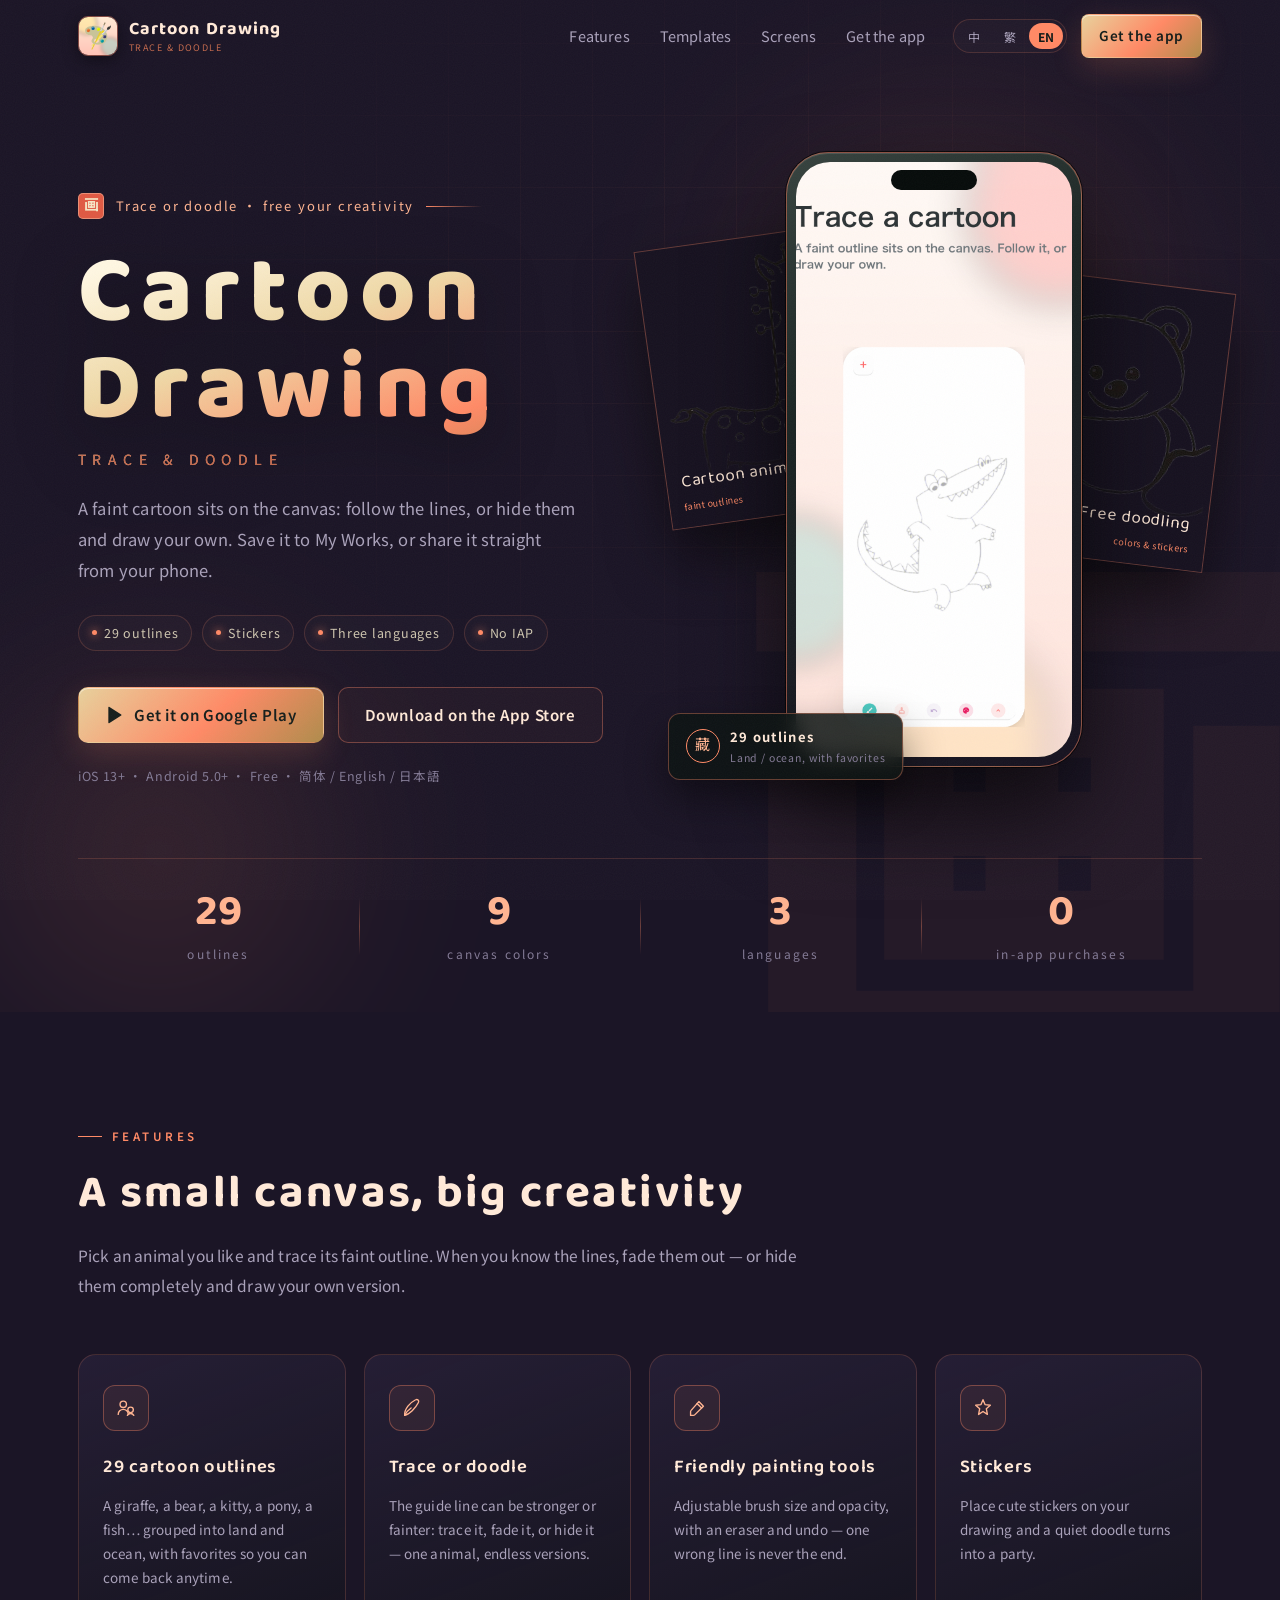
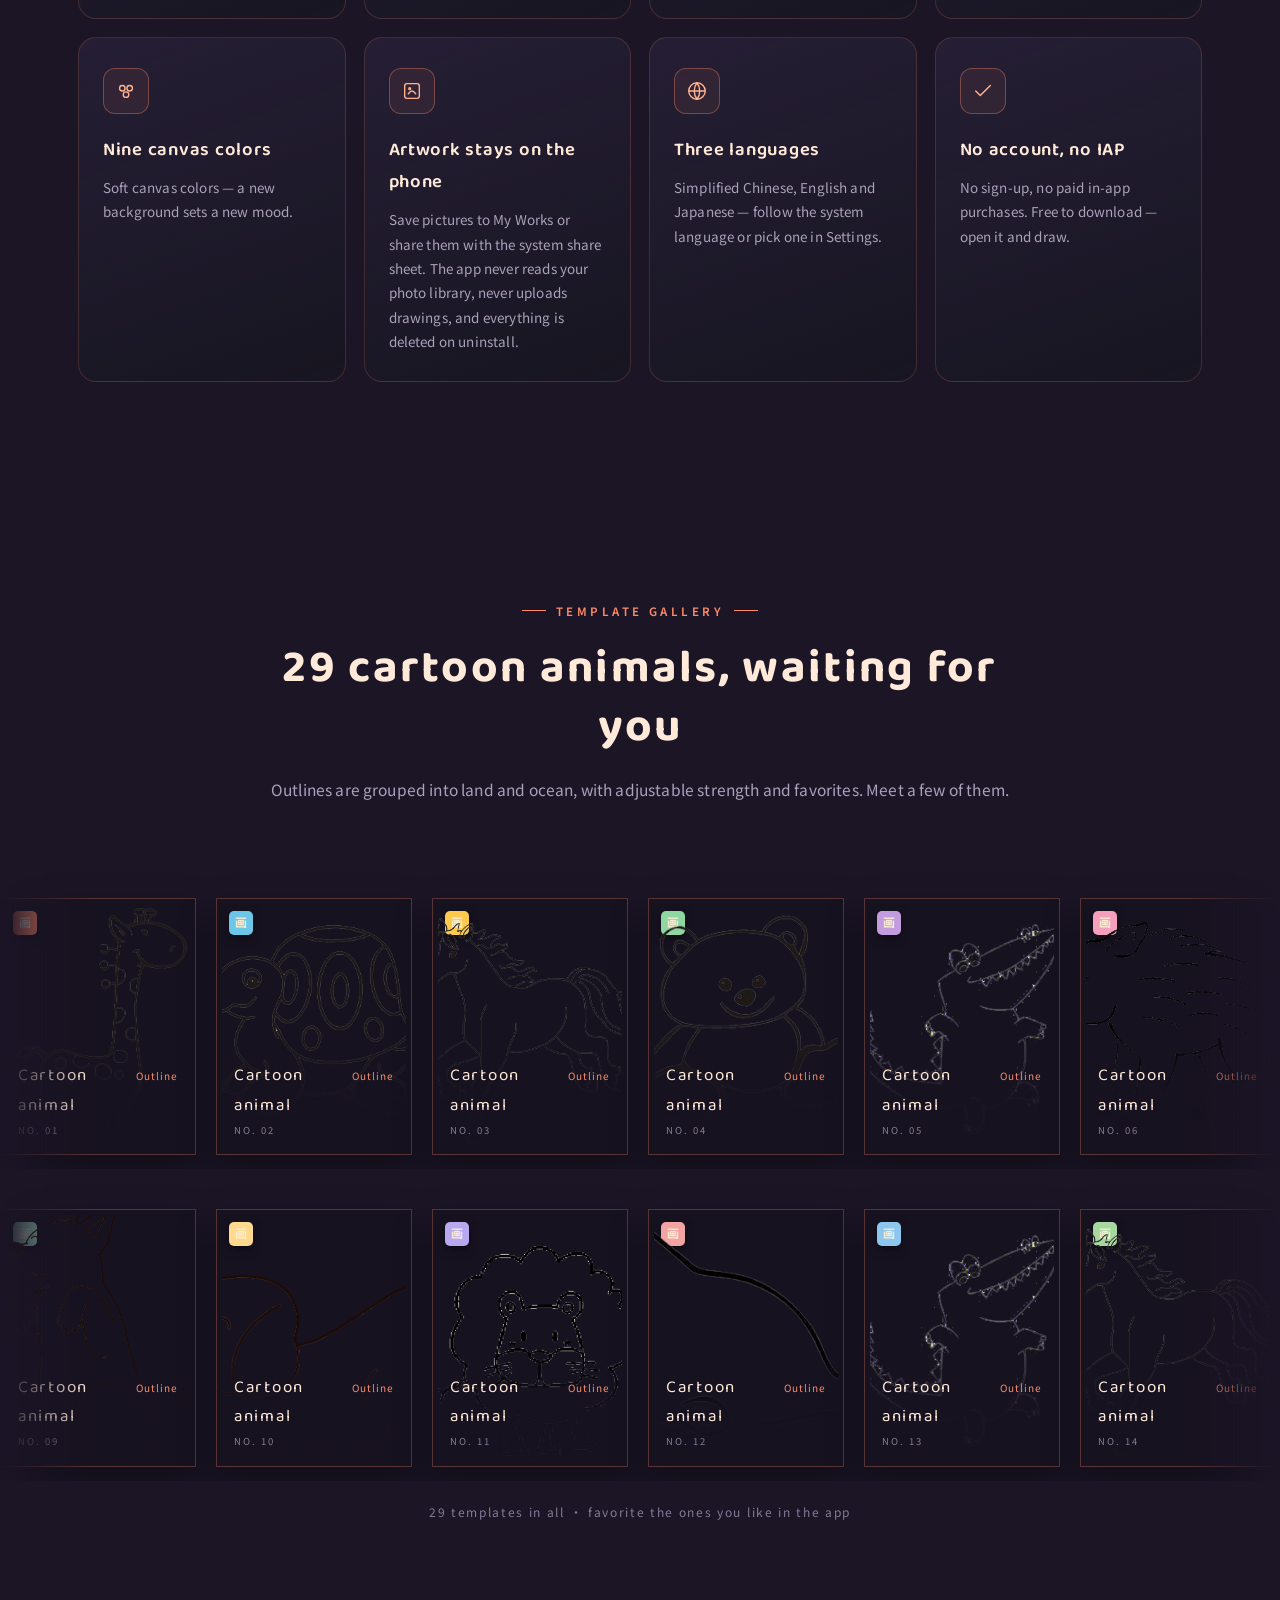
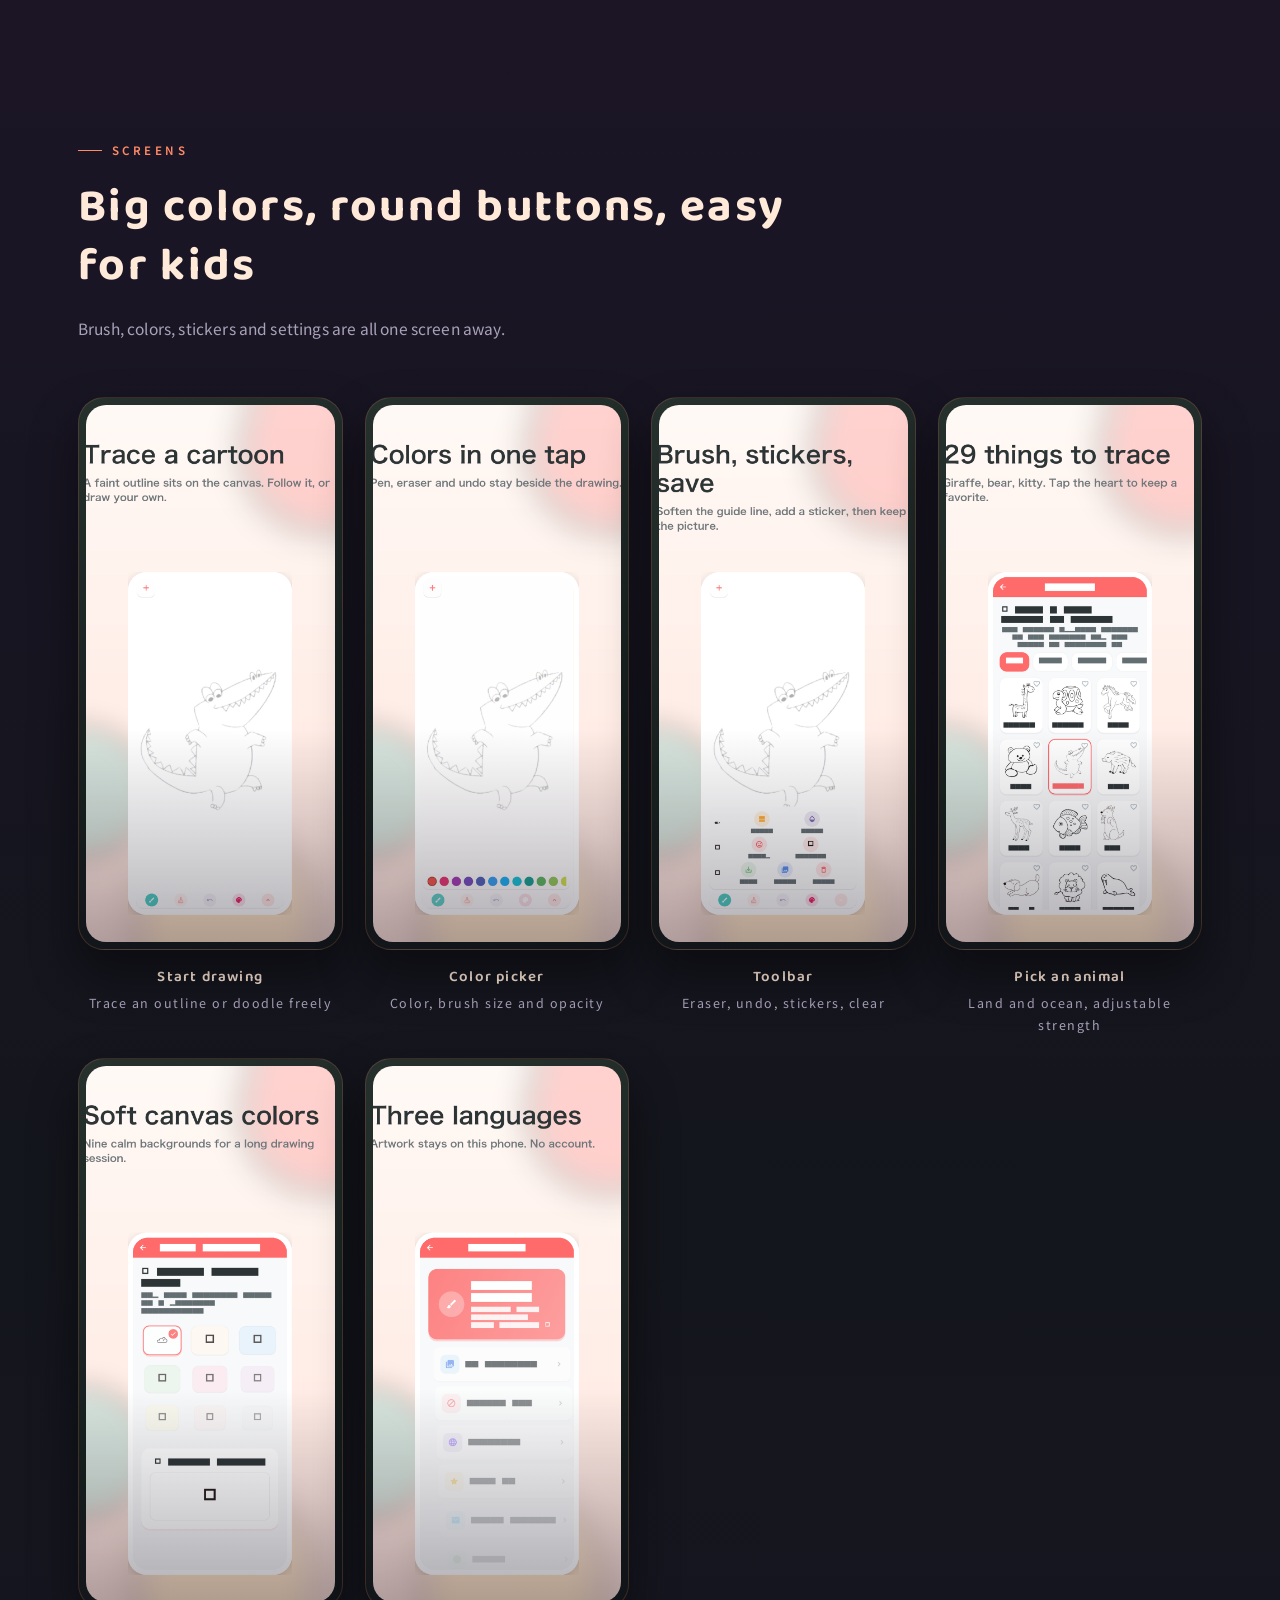
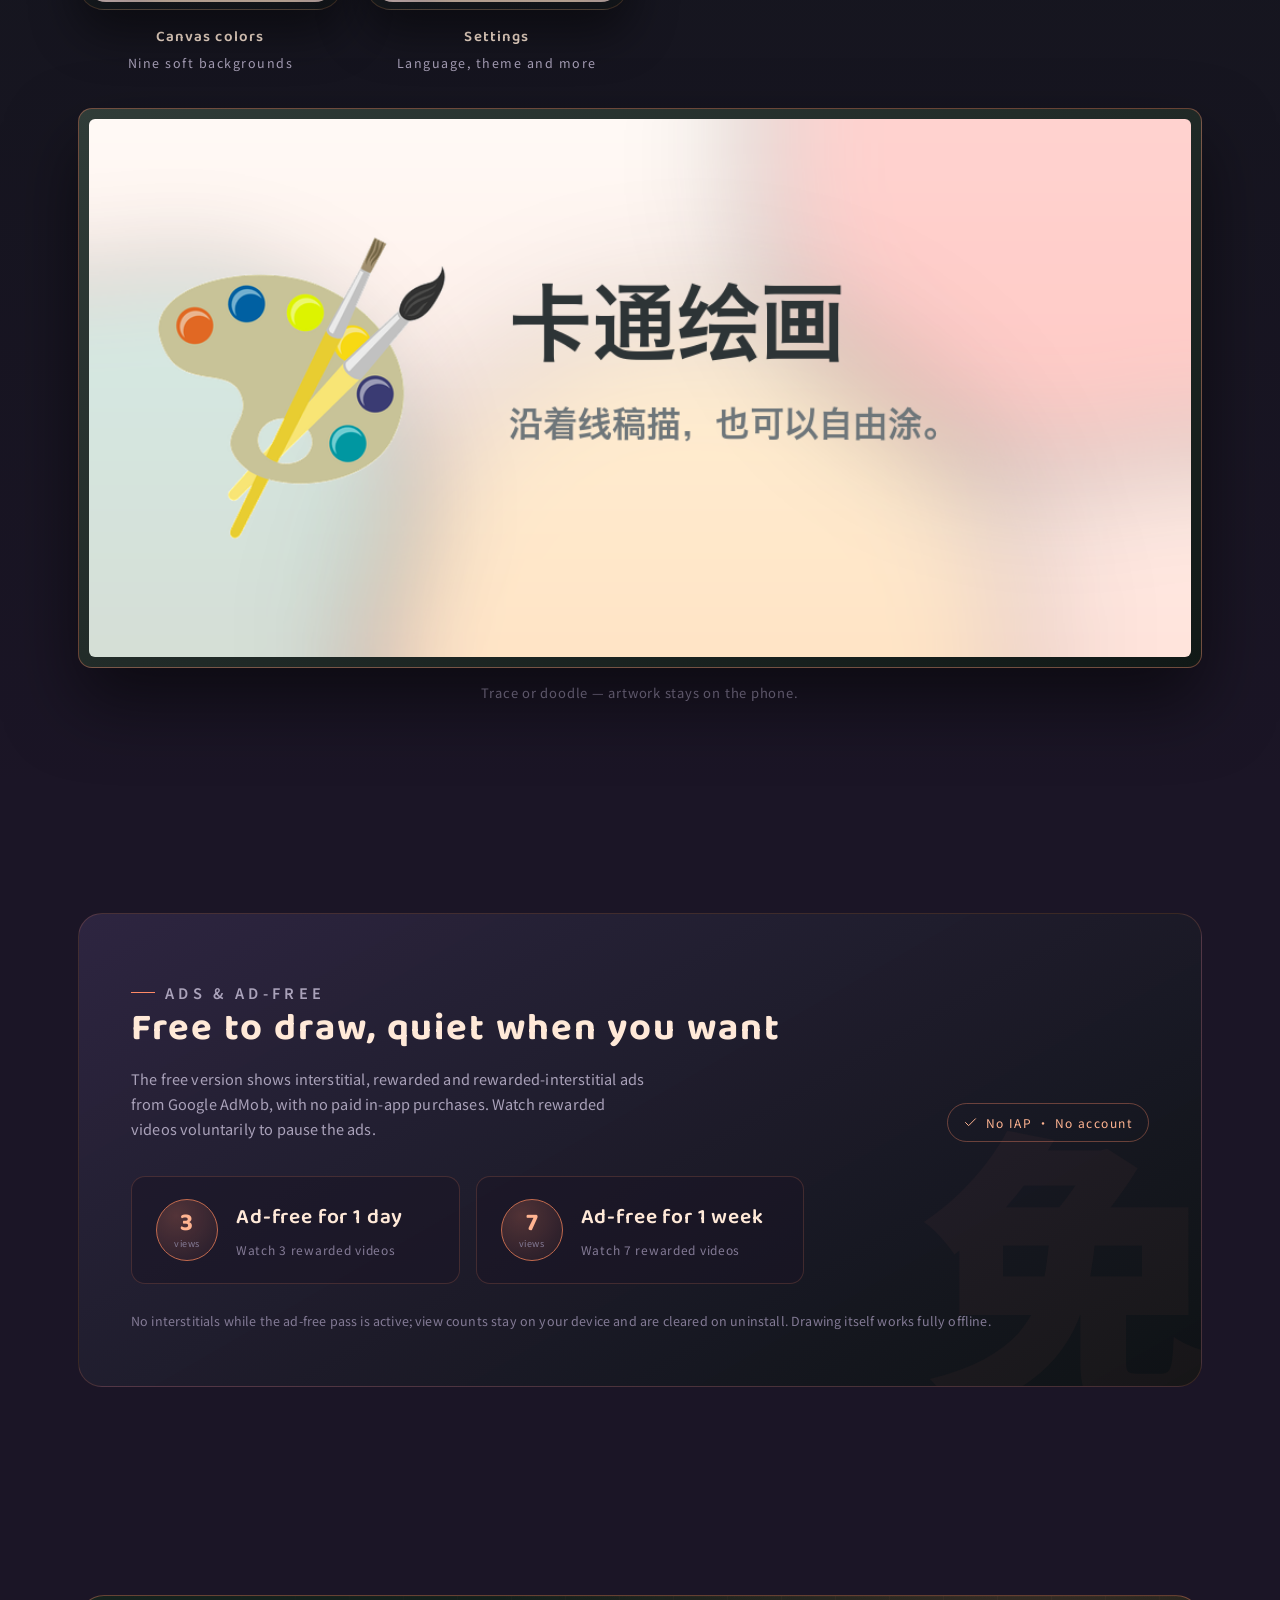
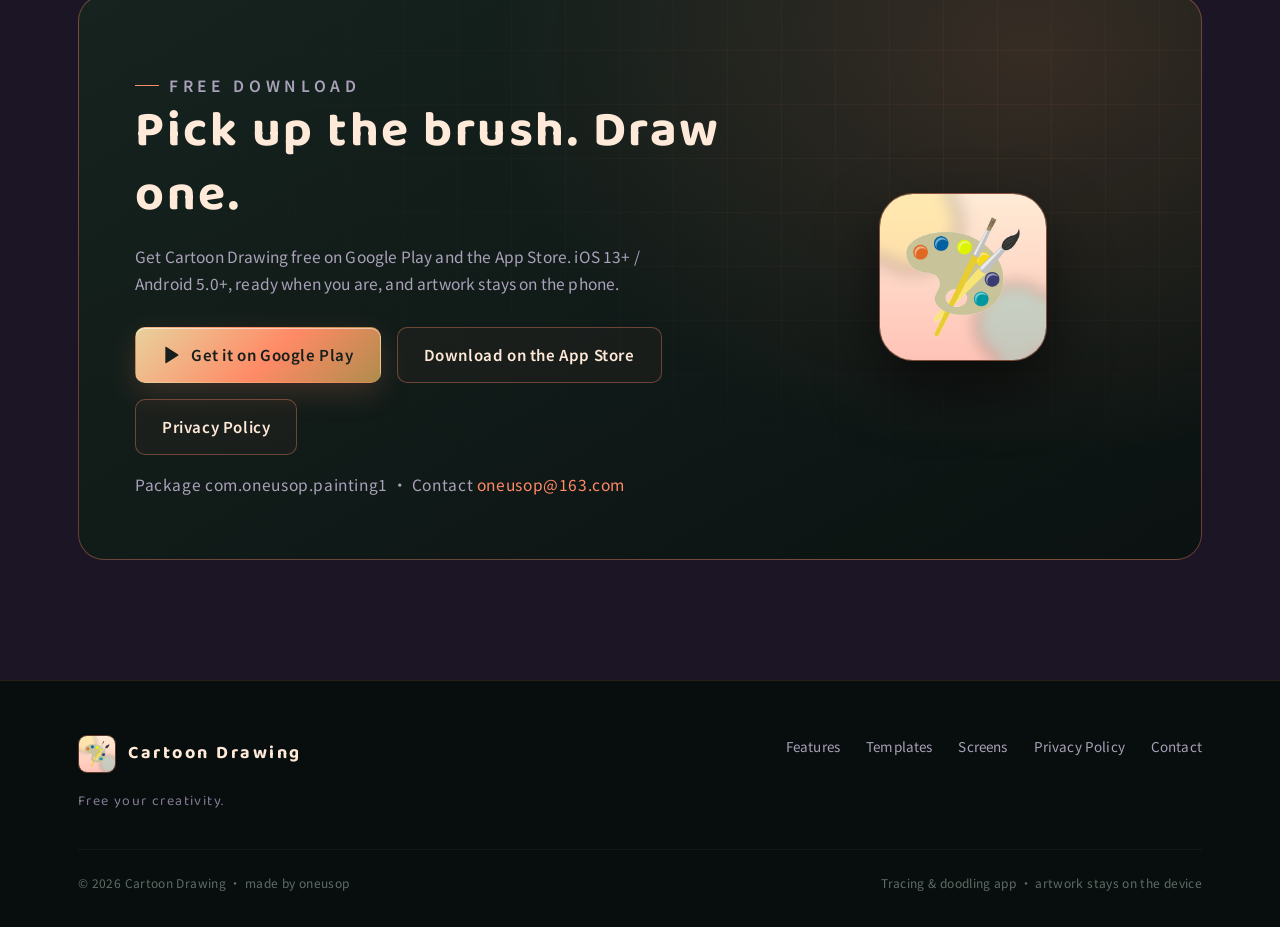
==== cartoon-draw/index.html @ 7f0fce18 "Add Cartoon Drawing landing page (zh-Hans/zh-Hant/en)" ====
<!DOCTYPE html>
<html lang="zh-Hans">
<head>
<meta charset="utf-8">
<meta name="viewport" content="width=device-width, initial-scale=1">
<title>卡通绘画 · Cartoon Drawing — 29 张线稿描摹与自由涂鸦</title>
<meta name="description" content="卡通绘画：照着 29 张卡通动物线稿描摹，也能隐藏线稿自由涂鸦。画笔、贴纸、九种画布底色，作品只留在手机里。">
<meta name="keywords" content="卡通绘画,儿童绘画,涂鸦,描摹,简笔画,填色,画画,Cartoon Drawing,kids drawing,doodle,tracing">
<meta name="author" content="oneusop">
<meta name="robots" content="index, follow, max-image-preview:large">
<meta name="theme-color" content="#1b1526">
<meta name="application-name" content="Cartoon Drawing">
<link rel="canonical" href="https://nonloop.github.io/my-android-apps-website/cartoon-draw/">
<link rel="alternate" hreflang="zh-Hans" href="https://nonloop.github.io/my-android-apps-website/cartoon-draw/">
<link rel="alternate" hreflang="zh-Hant" href="https://nonloop.github.io/my-android-apps-website/cartoon-draw/?lang=zh-Hant">
<link rel="alternate" hreflang="en" href="https://nonloop.github.io/my-android-apps-website/cartoon-draw/?lang=en">
<link rel="alternate" hreflang="x-default" href="https://nonloop.github.io/my-android-apps-website/cartoon-draw/">

<meta property="og:type" content="website">
<meta property="og:site_name" content="卡通绘画 Cartoon Drawing">
<meta property="og:locale" content="zh_CN">
<meta property="og:locale:alternate" content="zh_TW">
<meta property="og:locale:alternate" content="en_US">
<meta property="og:url" content="https://nonloop.github.io/my-android-apps-website/cartoon-draw/">
<meta property="og:title" content="卡通绘画 · Cartoon Drawing">
<meta property="og:description" content="照着 29 张卡通动物线稿描摹，或隐藏线稿自由涂鸦。作品只留在手机里。">
<meta property="og:image" content="https://nonloop.github.io/my-android-apps-website/cartoon-draw/assets/cartoon/feature.png">
<meta property="og:image:width" content="1024">
<meta property="og:image:height" content="500">
<meta name="twitter:card" content="summary_large_image">
<meta name="twitter:title" content="卡通绘画 · Cartoon Drawing">
<meta name="twitter:description" content="Trace 29 cartoon animals or hide the lines and doodle freely. Artwork stays on your phone.">
<meta name="twitter:image" content="https://nonloop.github.io/my-android-apps-website/cartoon-draw/assets/cartoon/feature.png">

<link rel="icon" type="image/png" href="assets/cartoon/icon.png">
<link rel="apple-touch-icon" href="assets/cartoon/icon.png">
<link rel="preconnect" href="https://fonts.googleapis.com">
<link rel="preconnect" href="https://fonts.gstatic.com" crossorigin>
<link href="https://fonts.googleapis.com/css2?family=Baloo+2:wght@600;700;800&family=Noto+Sans+SC:wght@300;400;500;700;900&display=swap" rel="stylesheet">
<link rel="stylesheet" href="styles.css">
<script>
  (function () {
    var root = document.documentElement;
    root.classList.add('js');
    function norm(code) {
      if (!code) return null;
      code = String(code).toLowerCase();
      if (code === 'en') return 'en';
      if (code === 'zh' || code === 'zh-hans' || code === 'zh-cn') return 'zh';
      if (code === 'zh-hant' || code === 'zh-tw' || code === 'zh-hk' || code === 'zh-mo') return 'zh-Hant';
      return null;
    }
    var saved = null;
    try { saved = localStorage.getItem('cartoondraw_lang'); } catch (e) {}
    var lang = norm(saved);
    var q = null;
    try { q = new URLSearchParams(location.search).get('lang'); } catch (e) {}
    var qn = norm(q);
    if (qn) lang = qn;
    if (!lang) {
      var nav = (navigator.language || 'zh').toLowerCase();
      if (nav.indexOf('en') === 0) lang = 'en';
      else if (/zh-(hant|tw|hk|mo)/.test(nav)) lang = 'zh-Hant';
      else lang = 'zh';
    }
    root.setAttribute('lang', lang === 'en' ? 'en' : lang === 'zh-Hant' ? 'zh-Hant' : 'zh-Hans');
  })();
</script>
</head>
<body>
<a class="skip-link" href="#main" data-i18n="skip">跳到主要内容</a>

<header class="site-header" id="top">
  <div class="wrap header-inner">
    <a class="brand" href="#top" aria-label="Cartoon Drawing">
      <img class="brand-icon" src="assets/cartoon/icon.png" alt="卡通绘画图标" width="40" height="40">
      <span class="brand-text">
        <strong data-i18n="brand">卡通绘画</strong>
        <small data-i18n="brandSub">CARTOON DRAWING</small>
      </span>
    </a>
    <nav class="nav" id="nav" aria-label="主导航">
      <a href="#features" data-i18n="navFeatures">玩法特性</a>
      <a href="#templates" data-i18n="navTemplates">线稿图鉴</a>
      <a href="#shots" data-i18n="navShots">界面</a>
      <a href="#download" data-i18n="navDownload">获取应用</a>
    </nav>
    <div class="header-actions">
      <div class="lang" role="group" aria-label="Language / 语言">
        <button type="button" data-set-lang="zh" class="is-on">中</button>
        <button type="button" data-set-lang="zh-Hant">繁</button>
        <button type="button" data-set-lang="en">EN</button>
      </div>
      <a class="btn btn-gold btn-sm" href="https://play.google.com/store/apps/details?id=com.oneusop.painting1" target="_blank" rel="noopener" data-i18n="getApp">获取应用</a>
      <button class="menu-btn" id="menuBtn" type="button" aria-expanded="false" aria-controls="nav" aria-label="打开菜单">
        <span></span><span></span><span></span>
      </button>
    </div>
  </div>
</header>

<main id="main">
  <!-- ============================== HERO ============================== -->
  <section class="hero">
    <div class="hero-bg" aria-hidden="true">
      <span class="grid"></span>
      <span class="glow g1"></span>
      <span class="glow g2"></span>
      <span class="glyph">画</span>
    </div>

    <div class="wrap">
      <div class="hero-inner">
        <div class="hero-copy">
          <p class="eyebrow"><span class="seal">画</span><span data-i18n="heroEyebrow">描摹与涂鸦 · 释放你的创造力</span></p>
          <h1 class="hero-title">
            <span data-i18n="heroTitle">卡通绘画</span>
            <em data-i18n="heroTitleSub">CARTOON DRAWING</em>
          </h1>
          <p class="hero-lead" data-i18n="heroLead">画板上会淡淡印着一只卡通动物：照着描，或者把线稿藏起来自己画。画完存进「我的作品」，用系统分享发出去。</p>
          <ul class="hero-tags">
            <li data-i18n="tagTrace">29 张线稿</li>
            <li data-i18n="tagStickers">贴纸装饰</li>
            <li data-i18n="tagLangs">三语界面</li>
            <li data-i18n="tagNoIap">无内购</li>
          </ul>
          <div class="hero-cta">
            <a class="btn btn-gold play-btn" href="https://play.google.com/store/apps/details?id=com.oneusop.painting1" target="_blank" rel="noopener">
              <svg viewBox="0 0 24 24" aria-hidden="true"><path d="M4 2.6v18.8c0 .5.5.8.9.5l14.6-9.4c.4-.3.4-.8 0-1L4.9 2.1c-.4-.3-.9 0-.9.5Z" fill="currentColor"/></svg>
              <span data-i18n="playCta">在 Google Play 获取</span>
            </a>
            <a class="btn btn-ghost" href="https://apps.apple.com/app/id6462798026" target="_blank" rel="noopener" data-i18n="appStoreCta">在 App Store 获取</a>
          </div>
          <p class="hero-meta" data-i18n="heroMeta">iOS 13+ · Android 5.0+ · 免费 · 简体 / English / 日本語</p>
        </div>

        <div class="hero-art" aria-hidden="false">
          <figure class="hero-card hc-left">
            <img src="assets/cartoon/animals/01.png" alt="卡通动物线稿" loading="eager">
            <figcaption><span data-i18n="heroCardA">卡通动物</span><small data-i18n="heroCardASub">淡淡的线稿</small></figcaption>
          </figure>
          <figure class="phone">
            <img data-shot="canvas" src="assets/cartoon/shots/zh/canvas.png" alt="卡通绘画画板界面" width="1080" height="1920">
          </figure>
          <figure class="hero-card hc-right">
            <img src="assets/cartoon/animals/04.png" alt="卡通动物线稿" loading="eager">
            <figcaption><span data-i18n="heroCardB">自由涂鸦</span><small data-i18n="heroCardBSub">配色与贴纸</small></figcaption>
          </figure>
          <div class="hero-chip">
            <span class="chip-seal">藏</span>
            <span>
              <b data-i18n="chipTitle">29 张线稿</b>
              <span data-i18n="chipSub">陆地 / 海洋，可收藏</span>
            </span>
          </div>
        </div>
      </div>

      <div class="hero-stats">
        <div class="stat"><b>29</b><span data-i18n="statOutlines">张线稿</span></div>
        <div class="stat"><b>9</b><span data-i18n="statColors">种画布底色</span></div>
        <div class="stat"><b>3</b><span data-i18n="statLangs">种界面语言</span></div>
        <div class="stat"><b>0</b><span data-i18n="statIap">个付费内购</span></div>
      </div>
    </div>
  </section>

  <!-- ============================ FEATURES ============================ -->
  <section class="section" id="features">
    <div class="wrap">
      <div class="section-head reveal">
        <p class="kicker" data-i18n="featuresKicker">玩法与特性</p>
        <h2 data-i18n="featuresTitle">小小画板，大大的创造力</h2>
        <p class="section-lead" data-i18n="featuresLead">选一只喜欢的动物，照着淡淡的线稿描；描熟了就调淡，或者干脆藏起来，画出自己的版本。</p>
      </div>

      <div class="feature-grid">
        <article class="feature reveal" data-delay="0">
          <span class="ico"><svg viewBox="0 0 24 24"><circle cx="9" cy="8" r="3.5"/><path d="M3.5 19a5.5 5.5 0 0 1 11 0"/><circle cx="17" cy="14" r="3"/><path d="M13.5 20a4 4 0 0 1 7 0"/></svg></span>
          <h3 data-i18n="fTraceTitle">29 张卡通线稿</h3>
          <p data-i18n="fTraceDesc">长颈鹿、小熊、小猫、小马、小鱼……分成陆地与海洋两类，喜欢的可以收藏，随时回来再画。</p>
        </article>
        <article class="feature reveal" data-delay="1">
          <span class="ico"><svg viewBox="0 0 24 24"><path d="M4 20c5-1 12-8 15-14a2.2 2.2 0 0 0-3-3C10 6 3.5 13 4 20Z"/><path d="M4 20c2-4 4-6 7-8"/></svg></span>
          <h3 data-i18n="fDoodleTitle">描摹或自由画</h3>
          <p data-i18n="fDoodleDesc">线稿浓淡可调：照着描、调淡一点，或者完全隐藏，同一只动物能画出无数个版本。</p>
        </article>
        <article class="feature reveal" data-delay="2">
          <span class="ico"><svg viewBox="0 0 24 24"><path d="m14 5 5 5-9.5 9.5a2 2 0 0 1-1.4.6H5v-4.1a2 2 0 0 1 .6-1.4Z"/><path d="m12 7 5 5"/></svg></span>
          <h3 data-i18n="fToolsTitle">顺手的画笔工具</h3>
          <p data-i18n="fToolsDesc">画笔粗细与透明度可调，配橡皮与撤销，画错一步也不怕，随时重来。</p>
        </article>
        <article class="feature reveal" data-delay="3">
          <span class="ico"><svg viewBox="0 0 24 24"><path d="M12 3l2.2 5.3L20 9l-4.4 3.8L16.8 19 12 15.8 7.2 19l1.2-6.2L4 9l5.8-.7Z"/></svg></span>
          <h3 data-i18n="fStickerTitle">贴纸装饰</h3>
          <p data-i18n="fStickerDesc">把可爱的贴纸贴到画上，一幅安静的涂鸦立刻热闹起来。</p>
        </article>
        <article class="feature reveal" data-delay="0">
          <span class="ico"><svg viewBox="0 0 24 24"><circle cx="8" cy="9" r="3"/><circle cx="16" cy="9" r="3"/><circle cx="12" cy="16" r="3"/></svg></span>
          <h3 data-i18n="fCanvasTitle">九种画布底色</h3>
          <p data-i18n="fCanvasDesc">柔和的画布配色，换一种底色，就有一种新的心情。</p>
        </article>
        <article class="feature reveal" data-delay="1">
          <span class="ico"><svg viewBox="0 0 24 24"><rect x="4" y="4" width="16" height="16" rx="2.5"/><path d="M8 15c1.5-2 3-3 4-3s2.5 1 4 3"/><circle cx="9.5" cy="9.5" r="1"/></svg></span>
          <h3 data-i18n="fSaveTitle">作品保存在本机</h3>
          <p data-i18n="fSaveDesc">画完存进「我的作品」，也能用系统分享发出去；不读取相册、不上传服务器，卸载应用即一并删除。</p>
        </article>
        <article class="feature reveal" data-delay="2">
          <span class="ico"><svg viewBox="0 0 24 24"><circle cx="12" cy="12" r="9"/><path d="M3 12h18"/><path d="M12 3a15 15 0 0 1 0 18a15 15 0 0 1 0-18Z"/></svg></span>
          <h3 data-i18n="fLangTitle">三语界面</h3>
          <p data-i18n="fLangDesc">简体中文、English、日本語，跟随系统语言，也可在设置里手动切换。</p>
        </article>
        <article class="feature reveal" data-delay="3">
          <span class="ico"><svg viewBox="0 0 24 24"><path d="M20 6 9 17l-5-5"/></svg></span>
          <h3 data-i18n="fFreeTitle">无账号无内购</h3>
          <p data-i18n="fFreeDesc">不用注册，没有付费内购；免费下载，打开就画。</p>
        </article>
      </div>
    </div>
  </section>

  <!-- ============================ TEMPLATES ============================ -->
  <section class="section templates" id="templates">
    <div class="wrap">
      <div class="section-head center reveal">
        <p class="kicker" data-i18n="tplKicker">线稿图鉴</p>
        <h2 data-i18n="tplTitle">29 只卡通动物，等你来画</h2>
        <p class="section-lead" data-i18n="tplLead">线稿分成陆地与海洋两类，浓淡可调，还能收藏。下面是图鉴中的几位。</p>
      </div>
    </div>

    <div class="marquee-wrap">
      <div class="marquee">
        <div class="marquee-group">
          <article class="hero-card-item" style="--fc:#ff8a66"><span class="hc-tag">画</span><img src="assets/cartoon/animals/01.png" alt="卡通动物线稿" loading="lazy"><div class="hc-info"><div class="hc-name"><span data-i18n="tplCardName">卡通动物</span><span class="hc-role" data-i18n="tplCardRole">线稿</span></div><span class="hc-en">NO. 01</span></div></article>
          <article class="hero-card-item" style="--fc:#6cc6e8"><span class="hc-tag">画</span><img src="assets/cartoon/animals/02.png" alt="卡通动物线稿" loading="lazy"><div class="hc-info"><div class="hc-name"><span data-i18n="tplCardName">卡通动物</span><span class="hc-role" data-i18n="tplCardRole">线稿</span></div><span class="hc-en">NO. 02</span></div></article>
          <article class="hero-card-item" style="--fc:#ffc94d"><span class="hc-tag">画</span><img src="assets/cartoon/animals/03.png" alt="卡通动物线稿" loading="lazy"><div class="hc-info"><div class="hc-name"><span data-i18n="tplCardName">卡通动物</span><span class="hc-role" data-i18n="tplCardRole">线稿</span></div><span class="hc-en">NO. 03</span></div></article>
          <article class="hero-card-item" style="--fc:#8fd6a0"><span class="hc-tag">画</span><img src="assets/cartoon/animals/04.png" alt="卡通动物线稿" loading="lazy"><div class="hc-info"><div class="hc-name"><span data-i18n="tplCardName">卡通动物</span><span class="hc-role" data-i18n="tplCardRole">线稿</span></div><span class="hc-en">NO. 04</span></div></article>
          <article class="hero-card-item" style="--fc:#c39ce0"><span class="hc-tag">画</span><img src="assets/cartoon/animals/05.png" alt="卡通动物线稿" loading="lazy"><div class="hc-info"><div class="hc-name"><span data-i18n="tplCardName">卡通动物</span><span class="hc-role" data-i18n="tplCardRole">线稿</span></div><span class="hc-en">NO. 05</span></div></article>
          <article class="hero-card-item" style="--fc:#f49fbc"><span class="hc-tag">画</span><img src="assets/cartoon/animals/06.png" alt="卡通动物线稿" loading="lazy"><div class="hc-info"><div class="hc-name"><span data-i18n="tplCardName">卡通动物</span><span class="hc-role" data-i18n="tplCardRole">线稿</span></div><span class="hc-en">NO. 06</span></div></article>
          <article class="hero-card-item" style="--fc:#7fb0f2"><span class="hc-tag">画</span><img src="assets/cartoon/animals/07.png" alt="卡通动物线稿" loading="lazy"><div class="hc-info"><div class="hc-name"><span data-i18n="tplCardName">卡通动物</span><span class="hc-role" data-i18n="tplCardRole">线稿</span></div><span class="hc-en">NO. 07</span></div></article>
          <article class="hero-card-item" style="--fc:#ffb491"><span class="hc-tag">画</span><img src="assets/cartoon/animals/08.png" alt="卡通动物线稿" loading="lazy"><div class="hc-info"><div class="hc-name"><span data-i18n="tplCardName">卡通动物</span><span class="hc-role" data-i18n="tplCardRole">线稿</span></div><span class="hc-en">NO. 08</span></div></article>
        </div>
        <div class="marquee-group" aria-hidden="true">
          <article class="hero-card-item" style="--fc:#ff8a66"><span class="hc-tag">画</span><img src="assets/cartoon/animals/01.png" alt="" loading="lazy"><div class="hc-info"><div class="hc-name"><span data-i18n="tplCardName">卡通动物</span><span class="hc-role" data-i18n="tplCardRole">线稿</span></div><span class="hc-en">NO. 01</span></div></article>
          <article class="hero-card-item" style="--fc:#6cc6e8"><span class="hc-tag">画</span><img src="assets/cartoon/animals/02.png" alt="" loading="lazy"><div class="hc-info"><div class="hc-name"><span data-i18n="tplCardName">卡通动物</span><span class="hc-role" data-i18n="tplCardRole">线稿</span></div><span class="hc-en">NO. 02</span></div></article>
          <article class="hero-card-item" style="--fc:#ffc94d"><span class="hc-tag">画</span><img src="assets/cartoon/animals/03.png" alt="" loading="lazy"><div class="hc-info"><div class="hc-name"><span data-i18n="tplCardName">卡通动物</span><span class="hc-role" data-i18n="tplCardRole">线稿</span></div><span class="hc-en">NO. 03</span></div></article>
          <article class="hero-card-item" style="--fc:#8fd6a0"><span class="hc-tag">画</span><img src="assets/cartoon/animals/04.png" alt="" loading="lazy"><div class="hc-info"><div class="hc-name"><span data-i18n="tplCardName">卡通动物</span><span class="hc-role" data-i18n="tplCardRole">线稿</span></div><span class="hc-en">NO. 04</span></div></article>
          <article class="hero-card-item" style="--fc:#c39ce0"><span class="hc-tag">画</span><img src="assets/cartoon/animals/05.png" alt="" loading="lazy"><div class="hc-info"><div class="hc-name"><span data-i18n="tplCardName">卡通动物</span><span class="hc-role" data-i18n="tplCardRole">线稿</span></div><span class="hc-en">NO. 05</span></div></article>
          <article class="hero-card-item" style="--fc:#f49fbc"><span class="hc-tag">画</span><img src="assets/cartoon/animals/06.png" alt="" loading="lazy"><div class="hc-info"><div class="hc-name"><span data-i18n="tplCardName">卡通动物</span><span class="hc-role" data-i18n="tplCardRole">线稿</span></div><span class="hc-en">NO. 06</span></div></article>
          <article class="hero-card-item" style="--fc:#7fb0f2"><span class="hc-tag">画</span><img src="assets/cartoon/animals/07.png" alt="" loading="lazy"><div class="hc-info"><div class="hc-name"><span data-i18n="tplCardName">卡通动物</span><span class="hc-role" data-i18n="tplCardRole">线稿</span></div><span class="hc-en">NO. 07</span></div></article>
          <article class="hero-card-item" style="--fc:#ffb491"><span class="hc-tag">画</span><img src="assets/cartoon/animals/08.png" alt="" loading="lazy"><div class="hc-info"><div class="hc-name"><span data-i18n="tplCardName">卡通动物</span><span class="hc-role" data-i18n="tplCardRole">线稿</span></div><span class="hc-en">NO. 08</span></div></article>
        </div>
      </div>
    </div>

    <div class="marquee-wrap">
      <div class="marquee reverse">
        <div class="marquee-group">
          <article class="hero-card-item" style="--fc:#9fe0c4"><span class="hc-tag">画</span><img src="assets/cartoon/animals/09.png" alt="卡通动物线稿" loading="lazy"><div class="hc-info"><div class="hc-name"><span data-i18n="tplCardName">卡通动物</span><span class="hc-role" data-i18n="tplCardRole">线稿</span></div><span class="hc-en">NO. 09</span></div></article>
          <article class="hero-card-item" style="--fc:#ffd98e"><span class="hc-tag">画</span><img src="assets/cartoon/animals/10.png" alt="卡通动物线稿" loading="lazy"><div class="hc-info"><div class="hc-name"><span data-i18n="tplCardName">卡通动物</span><span class="hc-role" data-i18n="tplCardRole">线稿</span></div><span class="hc-en">NO. 10</span></div></article>
          <article class="hero-card-item" style="--fc:#b7a8ef"><span class="hc-tag">画</span><img src="assets/cartoon/animals/11.png" alt="卡通动物线稿" loading="lazy"><div class="hc-info"><div class="hc-name"><span data-i18n="tplCardName">卡通动物</span><span class="hc-role" data-i18n="tplCardRole">线稿</span></div><span class="hc-en">NO. 11</span></div></article>
          <article class="hero-card-item" style="--fc:#f2a3a3"><span class="hc-tag">画</span><img src="assets/cartoon/animals/12.png" alt="卡通动物线稿" loading="lazy"><div class="hc-info"><div class="hc-name"><span data-i18n="tplCardName">卡通动物</span><span class="hc-role" data-i18n="tplCardRole">线稿</span></div><span class="hc-en">NO. 12</span></div></article>
          <article class="hero-card-item" style="--fc:#8cc7f0"><span class="hc-tag">画</span><img src="assets/cartoon/animals/05.png" alt="卡通动物线稿" loading="lazy"><div class="hc-info"><div class="hc-name"><span data-i18n="tplCardName">卡通动物</span><span class="hc-role" data-i18n="tplCardRole">线稿</span></div><span class="hc-en">NO. 13</span></div></article>
          <article class="hero-card-item" style="--fc:#a7d8a0"><span class="hc-tag">画</span><img src="assets/cartoon/animals/03.png" alt="卡通动物线稿" loading="lazy"><div class="hc-info"><div class="hc-name"><span data-i18n="tplCardName">卡通动物</span><span class="hc-role" data-i18n="tplCardRole">线稿</span></div><span class="hc-en">NO. 14</span></div></article>
          <article class="hero-card-item" style="--fc:#f6b0d9"><span class="hc-tag">画</span><img src="assets/cartoon/animals/07.png" alt="卡通动物线稿" loading="lazy"><div class="hc-info"><div class="hc-name"><span data-i18n="tplCardName">卡通动物</span><span class="hc-role" data-i18n="tplCardRole">线稿</span></div><span class="hc-en">NO. 15</span></div></article>
          <article class="hero-card-item" style="--fc:#c9b06a"><span class="hc-tag">画</span><img src="assets/cartoon/animals/02.png" alt="卡通动物线稿" loading="lazy"><div class="hc-info"><div class="hc-name"><span data-i18n="tplCardName">卡通动物</span><span class="hc-role" data-i18n="tplCardRole">线稿</span></div><span class="hc-en">NO. 16</span></div></article>
        </div>
        <div class="marquee-group" aria-hidden="true">
          <article class="hero-card-item" style="--fc:#9fe0c4"><span class="hc-tag">画</span><img src="assets/cartoon/animals/09.png" alt="" loading="lazy"><div class="hc-info"><div class="hc-name"><span data-i18n="tplCardName">卡通动物</span><span class="hc-role" data-i18n="tplCardRole">线稿</span></div><span class="hc-en">NO. 09</span></div></article>
          <article class="hero-card-item" style="--fc:#ffd98e"><span class="hc-tag">画</span><img src="assets/cartoon/animals/10.png" alt="" loading="lazy"><div class="hc-info"><div class="hc-name"><span data-i18n="tplCardName">卡通动物</span><span class="hc-role" data-i18n="tplCardRole">线稿</span></div><span class="hc-en">NO. 10</span></div></article>
          <article class="hero-card-item" style="--fc:#b7a8ef"><span class="hc-tag">画</span><img src="assets/cartoon/animals/11.png" alt="" loading="lazy"><div class="hc-info"><div class="hc-name"><span data-i18n="tplCardName">卡通动物</span><span class="hc-role" data-i18n="tplCardRole">线稿</span></div><span class="hc-en">NO. 11</span></div></article>
          <article class="hero-card-item" style="--fc:#f2a3a3"><span class="hc-tag">画</span><img src="assets/cartoon/animals/12.png" alt="" loading="lazy"><div class="hc-info"><div class="hc-name"><span data-i18n="tplCardName">卡通动物</span><span class="hc-role" data-i18n="tplCardRole">线稿</span></div><span class="hc-en">NO. 12</span></div></article>
          <article class="hero-card-item" style="--fc:#8cc7f0"><span class="hc-tag">画</span><img src="assets/cartoon/animals/05.png" alt="" loading="lazy"><div class="hc-info"><div class="hc-name"><span data-i18n="tplCardName">卡通动物</span><span class="hc-role" data-i18n="tplCardRole">线稿</span></div><span class="hc-en">NO. 13</span></div></article>
          <article class="hero-card-item" style="--fc:#a7d8a0"><span class="hc-tag">画</span><img src="assets/cartoon/animals/03.png" alt="" loading="lazy"><div class="hc-info"><div class="hc-name"><span data-i18n="tplCardName">卡通动物</span><span class="hc-role" data-i18n="tplCardRole">线稿</span></div><span class="hc-en">NO. 14</span></div></article>
          <article class="hero-card-item" style="--fc:#f6b0d9"><span class="hc-tag">画</span><img src="assets/cartoon/animals/07.png" alt="" loading="lazy"><div class="hc-info"><div class="hc-name"><span data-i18n="tplCardName">卡通动物</span><span class="hc-role" data-i18n="tplCardRole">线稿</span></div><span class="hc-en">NO. 15</span></div></article>
          <article class="hero-card-item" style="--fc:#c9b06a"><span class="hc-tag">画</span><img src="assets/cartoon/animals/02.png" alt="" loading="lazy"><div class="hc-info"><div class="hc-name"><span data-i18n="tplCardName">卡通动物</span><span class="hc-role" data-i18n="tplCardRole">线稿</span></div><span class="hc-en">NO. 16</span></div></article>
        </div>
      </div>
    </div>

    <p class="heroes-note reveal" data-i18n="tplNote">图鉴共 29 张 · 应用内可收藏喜欢的线稿</p>
  </section>

  <!-- =========================== SCREENSHOTS =========================== -->
  <section class="section shots" id="shots">
    <div class="wrap">
      <div class="section-head reveal">
        <p class="kicker" data-i18n="shotsKicker">界面一览</p>
        <h2 data-i18n="shotsTitle">大色块、圆按钮，孩子也能上手</h2>
        <p class="section-lead" data-i18n="shotsLead">画笔、调色、贴纸与设置，都在一屏之内，动动手指就能开始。</p>
      </div>

      <div class="shot-grid">
        <figure class="shot reveal" data-delay="0">
          <div class="shot-frame"><img data-shot="canvas" src="assets/cartoon/shots/zh/canvas.png" alt="画板界面" loading="lazy"></div>
          <figcaption><b data-i18n="shotCanvas">起笔画板</b><span data-i18n="shotCanvasSub">描摹线稿或自由涂鸦</span></figcaption>
        </figure>
        <figure class="shot reveal" data-delay="1">
          <div class="shot-frame"><img data-shot="colors" src="assets/cartoon/shots/zh/colors.png" alt="调色盘界面" loading="lazy"></div>
          <figcaption><b data-i18n="shotColors">调色盘</b><span data-i18n="shotColorsSub">颜色、粗细与透明度</span></figcaption>
        </figure>
        <figure class="shot reveal" data-delay="2">
          <div class="shot-frame"><img data-shot="tools" src="assets/cartoon/shots/zh/tools.png" alt="工具栏界面" loading="lazy"></div>
          <figcaption><b data-i18n="shotTools">工具栏</b><span data-i18n="shotToolsSub">橡皮、撤销、贴纸与清空</span></figcaption>
        </figure>
        <figure class="shot reveal" data-delay="3">
          <div class="shot-frame"><img data-shot="animals" src="assets/cartoon/shots/zh/animals.png" alt="动物线稿选择" loading="lazy"></div>
          <figcaption><b data-i18n="shotAnimals">挑一只动物</b><span data-i18n="shotAnimalsSub">陆地与海洋，浓淡可调</span></figcaption>
        </figure>
        <figure class="shot reveal" data-delay="0">
          <div class="shot-frame"><img data-shot="theme" src="assets/cartoon/shots/zh/theme.png" alt="画布配色" loading="lazy"></div>
          <figcaption><b data-i18n="shotTheme">画布配色</b><span data-i18n="shotThemeSub">九种柔和底色</span></figcaption>
        </figure>
        <figure class="shot reveal" data-delay="1">
          <div class="shot-frame"><img data-shot="settings" src="assets/cartoon/shots/zh/settings.png" alt="设置界面" loading="lazy"></div>
          <figcaption><b data-i18n="shotSettings">偏好设置</b><span data-i18n="shotSettingsSub">语言、主题与更多</span></figcaption>
        </figure>
      </div>

      <figure class="laptop-shot reveal">
        <div class="laptop-frame">
          <img src="assets/cartoon/feature.png" alt="卡通绘画宣传图" loading="lazy">
        </div>
        <figcaption data-i18n="featureCaption">描摹或自由涂鸦，作品只留在手机里。</figcaption>
      </figure>
    </div>
  </section>

  <!-- =============================== ADS ============================== -->
  <section class="section" id="ads">
    <div class="wrap">
      <div class="ads-panel reveal">
        <div class="ads-head">
          <div>
            <p class="kicker" data-i18n="adsKicker">广告与免广告</p>
            <h2 data-i18n="adsTitle">免费画画，也能安静地画</h2>
            <p data-i18n="adsLead">免费版包含 Google AdMob 的插屏、激励视频与激励插屏，没有付费内购。自愿看完激励视频，就能暂时去掉广告。</p>
          </div>
          <span class="no-iap">
            <svg viewBox="0 0 24 24" aria-hidden="true"><path d="M20 6 9 17l-5-5"/></svg>
            <span data-i18n="noIap">无内购 · 无账号</span>
          </span>
        </div>

        <div class="tier-grid">
          <div class="tier">
            <span class="tier-seal"><span class="tier-num">3</span><small data-i18n="tierViews">次观看</small></span>
            <div>
              <b data-i18n="tier1">免广告 1 天</b>
              <span data-i18n="tier1Sub">累计观看 3 次激励视频</span>
            </div>
          </div>
          <div class="tier">
            <span class="tier-seal"><span class="tier-num">7</span><small data-i18n="tierViews">次观看</small></span>
            <div>
              <b data-i18n="tier2">免广告 1 周</b>
              <span data-i18n="tier2Sub">累计观看 7 次激励视频</span>
            </div>
          </div>
        </div>

        <p class="ads-note" data-i18n="adsNote">免广告期间不再展示插屏；观看记录只保存在本机，卸载即清除。绘画本身完全离线，不消耗流量。</p>
      </div>
    </div>
  </section>

  <!-- ============================= DOWNLOAD ============================ -->
  <section class="section download" id="download">
    <div class="wrap">
      <div class="download-panel reveal">
        <div class="dl-copy">
          <p class="kicker" data-i18n="dlKicker">免费下载</p>
          <h2 data-i18n="dlTitle">拿起画笔，画一只。</h2>
          <p data-i18n="dlLead">在 Google Play 与 App Store 免费获取《卡通绘画》。iOS 13+ / Android 5.0+，打开就画，作品只存在本机。</p>
          <div class="dl-actions">
            <a class="btn btn-gold play-btn" href="https://play.google.com/store/apps/details?id=com.oneusop.painting1" target="_blank" rel="noopener">
              <svg viewBox="0 0 24 24" aria-hidden="true"><path d="M4 2.6v18.8c0 .5.5.8.9.5l14.6-9.4c.4-.3.4-.8 0-1L4.9 2.1c-.4-.3-.9 0-.9.5Z" fill="currentColor"/></svg>
              <span data-i18n="playCta">在 Google Play 获取</span>
            </a>
            <a class="btn btn-ghost" href="https://apps.apple.com/app/id6462798026" target="_blank" rel="noopener" data-i18n="appStoreCta">在 App Store 获取</a>
            <a class="btn btn-ghost" href="privacy.html" data-i18n="privacyLink">隐私政策</a>
          </div>
          <p class="dl-meta">
            <span data-i18n="dlMeta">包名 com.oneusop.painting1 · 联系</span>
            <a href="mailto:oneusop@163.com">oneusop@163.com</a>
          </p>
        </div>
        <div class="dl-art">
          <img src="assets/cartoon/icon.png" alt="卡通绘画应用图标" width="168" height="168" loading="lazy">
        </div>
      </div>
    </div>
  </section>
</main>

<footer class="site-footer">
  <div class="wrap">
    <div class="footer-top">
      <div>
        <div class="footer-brand">
          <img src="assets/cartoon/icon.png" alt="" width="38" height="38" loading="lazy">
          <strong data-i18n="brand">卡通绘画</strong>
        </div>
        <p class="footer-tagline" data-i18n="footerTagline">释放你的创造力。</p>
      </div>
      <nav class="footer-links" aria-label="页脚导航">
        <a href="#features" data-i18n="navFeatures">玩法特性</a>
        <a href="#templates" data-i18n="navTemplates">线稿图鉴</a>
        <a href="#shots" data-i18n="navShots">界面</a>
        <a href="privacy.html" data-i18n="privacyLink">隐私政策</a>
        <a href="mailto:oneusop@163.com" data-i18n="contact">联系我们</a>
      </nav>
    </div>
    <div class="footer-bottom">
      <span>© <span id="year">2026</span> Cartoon Drawing · <span data-i18n="madeBy">由 oneusop 出品</span></span>
      <span data-i18n="footerNote">描摹与涂鸦应用 · 作品仅保存在本机</span>
    </div>
  </div>
</footer>

<script src="app.js" defer></script>
</body>
</html>
---- cartoon-draw/styles.css ----
/* ==========================================================================
   卡通绘画 · Cartoon Drawing — official site
   Palette derived from the app: plum night, coral crayon, cream paper
   ========================================================================== */


:root {
  --bg: #1b1526;
  --bg-soft: #221b31;
  --panel: #28203a;
  --panel-2: #2d2542;
  --gold: #ff8a66;
  --gold-2: #ffb491;
  --gold-3: #c26a4e;
  --cream: #ffe9d8;
  --text: #f5efe6;
  --muted: #aaa2ba;
  --faint: #847b96;
  --line: rgba(255, 138, 102, 0.18);
  --line-strong: rgba(255, 138, 102, 0.36);
  --red: #e05a44;
  --paper: #ffe1c4;
  --serif: "Baloo 2", "Noto Sans SC", "PingFang SC", "Microsoft YaHei", sans-serif;
  --sans: "Noto Sans SC", -apple-system, BlinkMacSystemFont, "PingFang SC",
    "Hiragino Sans GB", "Microsoft YaHei", sans-serif;
  --wrap: 1180px;
  --radius: 18px;
  --ease: cubic-bezier(0.22, 0.61, 0.36, 1);
}

*,
*::before,
*::after {
  box-sizing: border-box;
}

html {
  scroll-behavior: smooth;
  -webkit-text-size-adjust: 100%;
}

body {
  margin: 0;
  background: var(--bg);
  color: var(--text);
  font-family: var(--sans);
  font-size: 16px;
  line-height: 1.75;
  letter-spacing: 0.01em;
  overflow-x: hidden;
  -webkit-font-smoothing: antialiased;
}

body::before {
  content: "";
  position: fixed;
  inset: 0;
  z-index: 1;
  pointer-events: none;
  opacity: 0.035;
  background-image: url("data:image/svg+xml;utf8,<svg xmlns='http://www.w3.org/2000/svg' width='160' height='160'><filter id='n'><feTurbulence type='fractalNoise' baseFrequency='0.9' numOctaves='2'/></filter><rect width='160' height='160' filter='url(%23n)'/></svg>");
}

img {
  max-width: 100%;
  display: block;
}

a {
  color: inherit;
  text-decoration: none;
}

button {
  font: inherit;
  color: inherit;
  background: none;
  border: 0;
  cursor: pointer;
}

::selection {
  background: rgba(255, 138, 102, 0.35);
  color: #fff;
}

:focus-visible {
  outline: 2px solid var(--gold-2);
  outline-offset: 3px;
}

.skip-link {
  position: fixed;
  top: -60px;
  left: 16px;
  z-index: 200;
  padding: 10px 18px;
  background: var(--gold);
  color: #1b1526;
  border-radius: 8px;
  font-weight: 700;
  transition: top 0.2s;
}

.skip-link:focus {
  top: 12px;
}

.wrap {
  width: 100%;
  max-width: var(--wrap);
  margin: 0 auto;
  padding: 0 28px;
}

/* ------------------------------ header ---------------------------------- */

.site-header {
  position: fixed;
  top: 0;
  left: 0;
  right: 0;
  z-index: 100;
  border-bottom: 1px solid transparent;
  transition: background 0.3s, border-color 0.3s, backdrop-filter 0.3s;
}

.site-header.is-scrolled {
  background: rgba(27, 21, 38, 0.82);
  backdrop-filter: blur(16px);
  -webkit-backdrop-filter: blur(16px);
  border-bottom-color: rgba(255, 138, 102, 0.14);
}

.header-inner {
  display: flex;
  align-items: center;
  gap: 28px;
  height: 72px;
}

.brand {
  display: inline-flex;
  align-items: center;
  gap: 11px;
  flex-shrink: 0;
}

.brand-icon {
  width: 40px;
  height: 40px;
  border-radius: 10px;
  border: 1px solid rgba(255, 138, 102, 0.45);
  box-shadow: 0 4px 16px rgba(0, 0, 0, 0.4);
}

.brand-text {
  display: flex;
  flex-direction: column;
  line-height: 1.15;
}

.brand-text strong {
  font-family: var(--serif);
  font-size: 18px;
  font-weight: 700;
  letter-spacing: 0.14em;
  color: var(--cream);
}

.brand-text small {
  font-size: 9px;
  letter-spacing: 0.28em;
  color: var(--gold-3);
  margin-top: 3px;
}

.nav {
  display: flex;
  align-items: center;
  gap: 30px;
  margin-left: auto;
  font-size: 14.5px;
  color: var(--muted);
}

.nav a {
  position: relative;
  padding: 6px 0;
  transition: color 0.2s;
}

.nav a::after {
  content: "";
  position: absolute;
  left: 0;
  right: 100%;
  bottom: 0;
  height: 1px;
  background: var(--gold);
  transition: right 0.3s var(--ease);
}

.nav a:hover {
  color: var(--gold-2);
}

.nav a:hover::after {
  right: 0;
}

.header-actions {
  display: flex;
  align-items: center;
  gap: 14px;
  flex-shrink: 0;
}

.lang {
  display: inline-flex;
  padding: 3px;
  gap: 2px;
  border: 1px solid var(--line);
  border-radius: 999px;
  background: rgba(255, 255, 255, 0.02);
}

.lang button {
  min-width: 34px;
  height: 26px;
  padding: 0 7px;
  border-radius: 999px;
  font-size: 12px;
  color: var(--muted);
  transition: background 0.2s, color 0.2s;
}

.lang button.is-on {
  background: var(--gold);
  color: #121b19;
  font-weight: 700;
}

.menu-btn {
  display: none;
  width: 40px;
  height: 40px;
  border: 1px solid var(--line);
  border-radius: 10px;
  padding: 10px;
  flex-direction: column;
  justify-content: center;
  gap: 5px;
}

.menu-btn span {
  display: block;
  height: 1.5px;
  background: var(--gold-2);
  transition: transform 0.25s, opacity 0.25s;
}

.menu-btn[aria-expanded="true"] span:nth-child(1) {
  transform: translateY(6.5px) rotate(45deg);
}

.menu-btn[aria-expanded="true"] span:nth-child(2) {
  opacity: 0;
}

.menu-btn[aria-expanded="true"] span:nth-child(3) {
  transform: translateY(-6.5px) rotate(-45deg);
}

/* ------------------------------- buttons -------------------------------- */

.btn {
  display: inline-flex;
  align-items: center;
  justify-content: center;
  gap: 9px;
  padding: 14px 26px;
  border-radius: 10px;
  font-weight: 600;
  font-size: 15px;
  letter-spacing: 0.04em;
  border: 1px solid transparent;
  transition: transform 0.25s var(--ease), box-shadow 0.25s, background 0.25s,
    border-color 0.25s, color 0.25s;
  cursor: pointer;
  white-space: nowrap;
}

.btn-sm {
  padding: 9px 17px;
  font-size: 13.5px;
  border-radius: 8px;
}

.btn-gold {
  background: linear-gradient(135deg, #e8d19c 0%, #ff8a66 55%, #b08c4c 100%);
  color: #171f1c;
  box-shadow: 0 10px 30px rgba(255, 138, 102, 0.18),
    inset 0 1px 0 rgba(255, 255, 255, 0.5);
}

.btn-gold:hover {
  transform: translateY(-2px);
  box-shadow: 0 16px 38px rgba(255, 138, 102, 0.32),
    inset 0 1px 0 rgba(255, 255, 255, 0.55);
}

.btn-ghost {
  border-color: var(--line-strong);
  color: var(--cream);
  background: rgba(255, 138, 102, 0.04);
}

.btn-ghost:hover {
  border-color: var(--gold);
  background: rgba(255, 138, 102, 0.1);
  transform: translateY(-2px);
}

.play-btn svg {
  width: 20px;
  height: 20px;
  flex-shrink: 0;
}

/* -------------------------------- hero ---------------------------------- */

.hero {
  position: relative;
  padding: 152px 0 48px;
  overflow: hidden;
  isolation: isolate;
}

.hero-bg {
  position: absolute;
  inset: 0;
  z-index: -1;
  overflow: hidden;
}

.hero-bg .grid {
  position: absolute;
  inset: -10% -10% 0;
  background-image: linear-gradient(rgba(255, 138, 102, 0.09) 1px, transparent 1px),
    linear-gradient(90deg, rgba(255, 138, 102, 0.09) 1px, transparent 1px);
  background-size: 72px 72px;
  mask-image: radial-gradient(ellipse 70% 58% at 62% 38%, #000 10%, transparent 72%);
  -webkit-mask-image: radial-gradient(ellipse 70% 58% at 62% 38%, #000 10%, transparent 72%);
  opacity: 0.55;
}

.hero-bg .glow {
  position: absolute;
  border-radius: 50%;
  filter: blur(90px);
  opacity: 0.42;
}

.hero-bg .g1 {
  width: 560px;
  height: 560px;
  right: 4%;
  top: 4%;
  background: radial-gradient(circle, rgba(255, 138, 102, 0.5), transparent 68%);
}

.hero-bg .g2 {
  width: 520px;
  height: 520px;
  left: -8%;
  bottom: -10%;
  background: radial-gradient(circle, rgba(255, 138, 102, 0.38), transparent 70%);
}

.hero-bg .glyph {
  position: absolute;
  right: -3%;
  bottom: -16%;
  font-family: var(--serif);
  font-weight: 900;
  font-size: clamp(320px, 46vw, 720px);
  line-height: 1;
  color: rgba(255, 138, 102, 0.045);
  user-select: none;
}

.hero-inner {
  display: grid;
  grid-template-columns: 1.02fr 0.98fr;
  align-items: center;
  gap: 30px;
  min-height: 600px;
}

.eyebrow {
  display: inline-flex;
  align-items: center;
  gap: 12px;
  margin: 0 0 26px;
  font-size: 13px;
  letter-spacing: 0.22em;
  color: var(--gold-2);
}

.eyebrow::after {
  content: "";
  width: 56px;
  height: 1px;
  background: linear-gradient(90deg, var(--gold), transparent);
}

.seal {
  display: inline-grid;
  place-items: center;
  width: 26px;
  height: 26px;
  border-radius: 5px;
  background: var(--red);
  color: #f6e7c6;
  font-family: var(--serif);
  font-size: 15px;
  font-weight: 700;
  letter-spacing: 0;
  box-shadow: inset 0 0 0 1px rgba(255, 240, 210, 0.35);
}

.hero-title {
  margin: 0;
  font-family: var(--serif);
  font-weight: 900;
  font-size: clamp(58px, 7.4vw, 104px);
  line-height: 1.02;
  letter-spacing: 0.09em;
  background: linear-gradient(160deg, #fff7e2 8%, #efd9a7 38%, #ff8a66 72%, #9f7f45 100%);
  -webkit-background-clip: text;
  background-clip: text;
  color: transparent;
  filter: drop-shadow(0 14px 34px rgba(0, 0, 0, 0.4));
}

.hero-title em {
  display: block;
  margin-top: 14px;
  font-family: var(--sans);
  font-style: normal;
  font-weight: 400;
  font-size: clamp(11px, 1.1vw, 14px);
  letter-spacing: 0.46em;
  color: var(--gold-3);
  -webkit-text-fill-color: var(--gold-3);
  background: none;
}

.hero-lead {
  max-width: 500px;
  margin: 26px 0 0;
  font-size: 16.5px;
  color: var(--muted);
  line-height: 1.9;
}

.hero-tags {
  display: flex;
  flex-wrap: wrap;
  gap: 10px;
  list-style: none;
  padding: 0;
  margin: 28px 0 0;
}

.hero-tags li {
  display: inline-flex;
  align-items: center;
  gap: 7px;
  padding: 6px 13px;
  border: 1px solid var(--line);
  border-radius: 999px;
  font-size: 12.5px;
  letter-spacing: 0.06em;
  color: #cfc6b0;
  background: rgba(255, 255, 255, 0.02);
}

.hero-tags li::before {
  content: "";
  width: 5px;
  height: 5px;
  border-radius: 50%;
  background: var(--gold);
  box-shadow: 0 0 8px var(--gold);
}

.hero-cta {
  display: flex;
  flex-wrap: wrap;
  gap: 14px;
  margin-top: 36px;
}

.hero-meta {
  margin: 22px 0 0;
  font-size: 12.5px;
  letter-spacing: 0.05em;
  color: var(--faint);
}

/* hero visual */

.hero-art {
  position: relative;
  width: 100%;
  max-width: 540px;
  height: 672px;
  margin-left: auto;
}

.phone {
  position: absolute;
  z-index: 3;
  left: 50%;
  top: 0;
  width: 296px;
  margin: 0;
  transform: translateX(-50%);
  padding: 9px;
  border-radius: 42px;
  background: linear-gradient(150deg, #37433f 0%, #1b2523 34%, #171220 100%);
  border: 1px solid rgba(255, 138, 102, 0.5);
  box-shadow: 0 44px 90px rgba(0, 0, 0, 0.66),
    0 0 0 1px rgba(0, 0, 0, 0.7),
    inset 0 1px 0 rgba(255, 255, 255, 0.12);
}

.phone::after {
  content: "";
  position: absolute;
  top: 17px;
  left: 50%;
  transform: translateX(-50%);
  width: 86px;
  height: 20px;
  border-radius: 999px;
  background: #070c0b;
  z-index: 2;
}

.phone img {
  width: 100%;
  height: auto;
  border-radius: 34px;
  aspect-ratio: 1080 / 2330;
  object-fit: cover;
  object-position: top center;
  background: #0d1514;
}

.hero-card {
  position: absolute;
  z-index: 2;
  width: 214px;
  margin: 0;
  padding: 6px;
  background: #171220;
  border: 1px solid rgba(255, 138, 102, 0.34);
  box-shadow: 0 30px 60px rgba(0, 0, 0, 0.55);
  overflow: hidden;
}

.hero-card img {
  width: 100%;
  aspect-ratio: 3 / 4;
  object-fit: cover;
  filter: saturate(0.92) brightness(0.88);
}

.hero-card figcaption {
  position: absolute;
  left: 0;
  right: 0;
  bottom: 0;
  padding: 34px 14px 12px;
  font-family: var(--serif);
  font-size: 19px;
  letter-spacing: 0.16em;
  color: var(--cream);
  background: linear-gradient(transparent, rgba(23, 18, 32, 0.94) 62%);
}

.hero-card figcaption small {
  display: block;
  margin-top: 2px;
  font-family: var(--sans);
  font-size: 10px;
  letter-spacing: 0.2em;
  color: var(--gold);
}

.hc-left {
  left: -14px;
  top: 84px;
  transform: rotate(-8deg);
}

.hc-right {
  right: -18px;
  top: 128px;
  transform: rotate(7deg);
}

.hc-right figcaption {
  text-align: right;
  padding-right: 16px;
}

.hero-chip {
  position: absolute;
  z-index: 4;
  left: 2px;
  bottom: 44px;
  display: flex;
  align-items: center;
  gap: 10px;
  padding: 12px 17px;
  border-radius: 12px;
  border: 1px solid var(--line-strong);
  background: rgba(13, 20, 19, 0.86);
  backdrop-filter: blur(10px);
  box-shadow: 0 18px 40px rgba(0, 0, 0, 0.45);
}

.hero-chip .chip-seal {
  display: grid;
  place-items: center;
  width: 34px;
  height: 34px;
  border-radius: 50%;
  border: 1px solid var(--gold);
  font-family: var(--serif);
  font-size: 15px;
  color: var(--gold-2);
}

.hero-chip b {
  display: block;
  font-size: 13px;
  letter-spacing: 0.1em;
  color: var(--cream);
}

.hero-chip span {
  font-size: 10.5px;
  letter-spacing: 0.08em;
  color: var(--faint);
}

/* stats */

.hero-stats {
  display: grid;
  grid-template-columns: repeat(4, 1fr);
  gap: 0;
  margin-top: 34px;
  padding-top: 30px;
  border-top: 1px solid var(--line);
}

.stat {
  position: relative;
  padding: 0 24px;
  text-align: center;
}

.stat + .stat::before {
  content: "";
  position: absolute;
  left: 0;
  top: 12%;
  height: 76%;
  width: 1px;
  background: linear-gradient(transparent, var(--line-strong), transparent);
}

.stat b {
  display: block;
  font-family: var(--serif);
  font-size: clamp(30px, 3.4vw, 44px);
  font-weight: 700;
  line-height: 1.1;
  color: var(--gold-2);
}

.stat span {
  display: block;
  margin-top: 6px;
  font-size: 12px;
  letter-spacing: 0.18em;
  color: var(--faint);
}

/* ------------------------------ sections -------------------------------- */

.section {
  position: relative;
  padding: 104px 0;
  scroll-margin-top: 84px;
}

.section-head {
  max-width: 760px;
  margin-bottom: 54px;
}

.section-head.center {
  margin-left: auto;
  margin-right: auto;
  text-align: center;
}

.kicker {
  display: inline-flex;
  align-items: center;
  gap: 10px;
  margin: 0 0 18px;
  font-size: 11.5px;
  font-weight: 600;
  letter-spacing: 0.3em;
  text-transform: uppercase;
  color: var(--gold);
}

.kicker::before {
  content: "";
  width: 24px;
  height: 1px;
  background: var(--gold);
}

.section-head.center .kicker::after {
  content: "";
  width: 24px;
  height: 1px;
  background: var(--gold);
}

.section h2 {
  margin: 0;
  font-family: var(--serif);
  font-weight: 700;
  font-size: clamp(30px, 3.8vw, 46px);
  line-height: 1.28;
  letter-spacing: 0.05em;
  color: var(--cream);
}

.section-lead {
  margin: 18px 0 0;
  color: var(--muted);
  font-size: 15.5px;
  line-height: 1.9;
}

/* ------------------------------- features -------------------------------- */

.feature-grid {
  display: grid;
  grid-template-columns: repeat(4, 1fr);
  gap: 18px;
}

.feature {
  position: relative;
  padding: 30px 24px 28px;
  border: 1px solid var(--line);
  border-radius: var(--radius);
  background: linear-gradient(160deg, rgba(48, 40, 68, 0.5), rgba(14, 23, 21, 0.28));
  overflow: hidden;
  transition: transform 0.35s var(--ease), border-color 0.35s, background 0.35s;
}

.feature::after {
  content: "";
  position: absolute;
  inset: auto -30% -60% auto;
  width: 150px;
  height: 150px;
  border-radius: 50%;
  background: radial-gradient(circle, rgba(255, 138, 102, 0.16), transparent 70%);
  opacity: 0;
  transition: opacity 0.4s;
}

.feature:hover {
  transform: translateY(-5px);
  border-color: var(--line-strong);
  background: linear-gradient(160deg, rgba(58, 48, 82, 0.66), rgba(14, 23, 21, 0.4));
}

.feature:hover::after {
  opacity: 1;
}

.feature .ico {
  display: grid;
  place-items: center;
  width: 46px;
  height: 46px;
  border-radius: 12px;
  border: 1px solid var(--line-strong);
  background: rgba(255, 138, 102, 0.07);
  color: var(--gold-2);
  margin-bottom: 20px;
}

.feature .ico svg {
  width: 22px;
  height: 22px;
  stroke: currentColor;
  fill: none;
  stroke-width: 1.5;
  stroke-linecap: round;
  stroke-linejoin: round;
}

.feature h3 {
  margin: 0 0 9px;
  font-family: var(--serif);
  font-size: 18.5px;
  font-weight: 600;
  letter-spacing: 0.04em;
  color: var(--cream);
}

.feature p {
  margin: 0;
  font-size: 13.5px;
  line-height: 1.8;
  color: var(--muted);
}

/* ------------------------------- factions -------------------------------- */

.factions {
  background: linear-gradient(180deg, transparent, rgba(34, 27, 49, 0.6) 18%, rgba(34, 27, 49, 0.6) 82%, transparent);
}

.faction-grid {
  display: grid;
  grid-template-columns: repeat(3, 1fr);
  gap: 20px;
}

.faction-card {
  --fc: #ff8a66;
  position: relative;
  padding: 28px 26px 24px;
  border: 1px solid var(--line);
  border-radius: var(--radius);
  background: linear-gradient(165deg, rgba(22, 34, 31, 0.9), rgba(11, 18, 17, 0.9));
  overflow: hidden;
  transition: transform 0.35s var(--ease), border-color 0.35s, box-shadow 0.35s;
}

.faction-card::before {
  content: "";
  position: absolute;
  top: 0;
  left: 0;
  right: 0;
  height: 2px;
  background: linear-gradient(90deg, transparent, var(--fc), transparent);
  opacity: 0.85;
}

.faction-card::after {
  content: "";
  position: absolute;
  top: -60px;
  right: -60px;
  width: 180px;
  height: 180px;
  border-radius: 50%;
  background: radial-gradient(circle, color-mix(in srgb, var(--fc) 24%, transparent), transparent 68%);
  opacity: 0.55;
  transition: opacity 0.35s, transform 0.35s;
}

.faction-card:hover {
  transform: translateY(-5px);
  border-color: color-mix(in srgb, var(--fc) 45%, transparent);
  box-shadow: 0 24px 50px rgba(0, 0, 0, 0.4);
}

.faction-card:hover::after {
  opacity: 0.9;
  transform: scale(1.1);
}

.f-top {
  display: flex;
  align-items: center;
  gap: 14px;
  margin-bottom: 16px;
}

.f-seal {
  display: grid;
  place-items: center;
  width: 52px;
  height: 52px;
  border-radius: 12px;
  flex-shrink: 0;
  background: color-mix(in srgb, var(--fc) 16%, transparent);
  border: 1px solid color-mix(in srgb, var(--fc) 60%, transparent);
  color: var(--fc);
  font-family: var(--serif);
  font-size: 27px;
  font-weight: 700;
  box-shadow: inset 0 0 18px color-mix(in srgb, var(--fc) 18%, transparent);
}

.faction-card h3 {
  margin: 0;
  font-family: var(--serif);
  font-size: 24px;
  font-weight: 700;
  letter-spacing: 0.1em;
  color: var(--cream);
}

.f-leader {
  margin: 3px 0 0;
  font-size: 12px;
  letter-spacing: 0.12em;
  color: var(--faint);
}

.f-leader b {
  color: var(--fc);
  font-weight: 600;
}

.f-motto {
  margin: 0 0 18px;
  padding-bottom: 16px;
  border-bottom: 1px dashed rgba(255, 138, 102, 0.16);
  font-family: var(--serif);
  font-size: 14px;
  letter-spacing: 0.08em;
  color: #cfc3a8;
}

.f-roster {
  display: grid;
  grid-template-columns: 1fr 1fr;
  gap: 10px 16px;
  margin: 0;
}

.f-roster div {
  min-width: 0;
}

.f-roster dt {
  font-size: 10px;
  letter-spacing: 0.18em;
  color: var(--faint);
}

.f-roster dd {
  margin: 2px 0 0;
  font-size: 13.5px;
  letter-spacing: 0.04em;
  color: #ded4bd;
  white-space: nowrap;
  overflow: hidden;
  text-overflow: ellipsis;
}

/* -------------------------------- heroes -------------------------------- */

.heroes {
  padding-bottom: 90px;
  overflow: hidden;
}

.marquee {
  position: relative;
  display: flex;
  width: max-content;
  margin-top: 26px;
  animation: marquee 78s linear infinite;
}

.marquee.reverse {
  animation-direction: reverse;
  animation-duration: 88s;
}

.marquee-wrap {
  position: relative;
  overflow: hidden;
  padding: 14px 0;
  mask-image: linear-gradient(90deg, transparent, #000 7%, #000 93%, transparent);
  -webkit-mask-image: linear-gradient(90deg, transparent, #000 7%, #000 93%, transparent);
}

.marquee-wrap:hover .marquee {
  animation-play-state: paused;
}

.marquee-group {
  display: flex;
  gap: 20px;
  padding-right: 20px;
}

@keyframes marquee {
  from {
    transform: translateX(0);
  }
  to {
    transform: translateX(-50%);
  }
}

.hero-card-item {
  position: relative;
  width: 196px;
  flex-shrink: 0;
  padding: 5px;
  border: 1px solid rgba(255, 138, 102, 0.28);
  background: #171220;
  box-shadow: 0 16px 34px rgba(0, 0, 0, 0.4);
  transition: border-color 0.3s, transform 0.3s;
}

.hero-card-item:hover {
  border-color: var(--gold);
}

.hero-card-item img {
  width: 100%;
  aspect-ratio: 3 / 4;
  object-fit: cover;
  filter: saturate(0.9);
  transition: filter 0.3s;
}

.hero-card-item:hover img {
  filter: saturate(1.05) brightness(1.04);
}

.hero-card-item .hc-info {
  position: absolute;
  left: 5px;
  right: 5px;
  bottom: 5px;
  padding: 30px 12px 11px;
  background: linear-gradient(transparent, rgba(23, 18, 32, 0.95) 60%);
}

.hero-card-item .hc-name {
  display: flex;
  align-items: baseline;
  justify-content: space-between;
  gap: 6px;
  font-family: var(--serif);
  font-size: 17px;
  letter-spacing: 0.1em;
  color: var(--cream);
}

.hero-card-item .hc-role {
  font-family: var(--sans);
  font-size: 10px;
  letter-spacing: 0.1em;
  color: var(--gold);
}

.hero-card-item .hc-en {
  display: block;
  margin-top: 1px;
  font-size: 9.5px;
  letter-spacing: 0.2em;
  color: var(--faint);
}

.hero-card-item .hc-tag {
  position: absolute;
  top: 12px;
  left: 12px;
  display: grid;
  place-items: center;
  width: 24px;
  height: 24px;
  border-radius: 5px;
  background: var(--fc, #e05a44);
  color: #f8ecd2;
  font-family: var(--serif);
  font-size: 12px;
  font-weight: 700;
  box-shadow: 0 3px 10px rgba(0, 0, 0, 0.45);
}

.heroes-note {
  margin: 20px 0 0;
  text-align: center;
  font-size: 12px;
  letter-spacing: 0.14em;
  color: var(--faint);
}

/* ------------------------------ screenshots ------------------------------ */

.shots {
  background: linear-gradient(180deg, transparent, rgba(13, 22, 20, 0.55), transparent);
}

.shot-grid {
  display: grid;
  grid-template-columns: repeat(4, 1fr);
  gap: 22px;
}

.shot {
  margin: 0;
}

.shot-frame {
  position: relative;
  padding: 7px;
  border-radius: 26px;
  border: 1px solid var(--line);
  background: linear-gradient(160deg, #26312e, #0d1413);
  box-shadow: 0 24px 48px rgba(0, 0, 0, 0.45);
  overflow: hidden;
  transition: transform 0.4s var(--ease), border-color 0.4s;
}

.shot-frame::after {
  content: "";
  position: absolute;
  inset: 0;
  border-radius: 26px;
  background: linear-gradient(transparent 60%, rgba(23, 18, 32, 0.35));
  pointer-events: none;
}

.shot:hover .shot-frame {
  transform: translateY(-6px);
  border-color: var(--line-strong);
}

.shot img {
  width: 100%;
  border-radius: 20px;
  aspect-ratio: 1080 / 2330;
  object-fit: cover;
  object-position: top center;
}

.shot figcaption {
  margin-top: 14px;
  text-align: center;
  font-size: 12.5px;
  letter-spacing: 0.12em;
  color: var(--muted);
}

.shot figcaption b {
  display: block;
  font-family: var(--serif);
  font-size: 15px;
  font-weight: 600;
  letter-spacing: 0.08em;
  color: var(--cream);
  margin-bottom: 2px;
}

.laptop-shot {
  margin: 34px 0 0;
}

.laptop-frame {
  position: relative;
  padding: 10px;
  border-radius: 14px;
  border: 1px solid var(--line-strong);
  background: linear-gradient(150deg, #303c38, #111917);
  box-shadow: 0 34px 70px rgba(0, 0, 0, 0.5);
}

.laptop-frame img {
  width: 100%;
  border-radius: 6px;
}

.laptop-shot figcaption {
  margin-top: 14px;
  text-align: center;
  font-size: 13px;
  color: var(--faint);
  letter-spacing: 0.06em;
}

/* ---------------------------------- ads ---------------------------------- */

.ads-panel {
  position: relative;
  padding: 54px 52px;
  border: 1px solid var(--line);
  border-radius: 24px;
  background: linear-gradient(150deg, rgba(53, 44, 75, 0.72), rgba(11, 18, 17, 0.82));
  overflow: hidden;
}

.ads-panel::before {
  content: "免";
  position: absolute;
  right: -20px;
  bottom: -70px;
  font-family: var(--serif);
  font-size: 300px;
  font-weight: 900;
  line-height: 1;
  color: rgba(255, 138, 102, 0.04);
  pointer-events: none;
}

.ads-head {
  display: flex;
  align-items: flex-end;
  justify-content: space-between;
  flex-wrap: wrap;
  gap: 22px;
  margin-bottom: 34px;
}

.ads-head h2 {
  font-size: clamp(26px, 3.2vw, 38px);
}

.ads-head p {
  max-width: 520px;
  margin: 12px 0 0;
  color: var(--muted);
  font-size: 14.5px;
}

.no-iap {
  display: inline-flex;
  align-items: center;
  gap: 8px;
  padding: 8px 15px;
  border: 1px solid var(--line-strong);
  border-radius: 999px;
  font-size: 12px;
  letter-spacing: 0.12em;
  color: var(--gold-2);
  white-space: nowrap;
}

.no-iap svg {
  width: 15px;
  height: 15px;
  stroke: currentColor;
  fill: none;
  stroke-width: 1.6;
  stroke-linecap: round;
  stroke-linejoin: round;
}

.tier-grid {
  display: grid;
  grid-template-columns: repeat(3, 1fr);
  gap: 16px;
  position: relative;
  z-index: 1;
}

.tier {
  display: flex;
  align-items: center;
  gap: 18px;
  padding: 22px 24px;
  border: 1px solid var(--line);
  border-radius: 14px;
  background: rgba(27, 21, 38, 0.55);
}

.tier-seal {
  display: flex;
  flex-direction: column;
  align-items: center;
  justify-content: center;
  width: 62px;
  height: 62px;
  flex-shrink: 0;
  border-radius: 50%;
  border: 1px solid var(--gold-3);
  background: radial-gradient(circle at 32% 26%, rgba(255, 138, 102, 0.24), rgba(255, 138, 102, 0.03));
  color: var(--gold-2);
  line-height: 1;
}

.tier-seal .tier-num {
  font-family: var(--serif);
  font-size: 25px;
  font-weight: 700;
  line-height: 1;
}

.tier-seal small {
  margin-top: 3px;
  font-family: var(--sans);
  font-size: 9px;
  font-weight: 400;
  letter-spacing: 0.06em;
  color: var(--faint);
}

.tier b {
  display: block;
  font-family: var(--serif);
  font-size: 21px;
  font-weight: 600;
  color: var(--cream);
  letter-spacing: 0.04em;
}

.tier > div > span {
  display: block;
  margin-top: 3px;
  font-size: 12px;
  color: var(--faint);
  letter-spacing: 0.06em;
}

.ads-note {
  position: relative;
  z-index: 1;
  margin: 26px 0 0;
  font-size: 12.5px;
  color: var(--faint);
}

/* ------------------------------- download -------------------------------- */

.download {
  padding-bottom: 120px;
}

.download-panel {
  position: relative;
  display: grid;
  grid-template-columns: 1.25fr 0.75fr;
  align-items: center;
  gap: 40px;
  padding: 60px 56px;
  border: 1px solid var(--line-strong);
  border-radius: 26px;
  overflow: hidden;
  background: radial-gradient(ellipse 80% 120% at 85% 10%, rgba(255, 138, 102, 0.16), transparent 60%),
    linear-gradient(150deg, #16231f, #0b1211);
}

.download-panel::before {
  content: "";
  position: absolute;
  inset: 0;
  background-image: linear-gradient(rgba(255, 138, 102, 0.06) 1px, transparent 1px),
    linear-gradient(90deg, rgba(255, 138, 102, 0.06) 1px, transparent 1px);
  background-size: 54px 54px;
  mask-image: radial-gradient(ellipse at 80% 20%, #000, transparent 70%);
  -webkit-mask-image: radial-gradient(ellipse at 80% 20%, #000, transparent 70%);
  pointer-events: none;
}

.dl-copy {
  position: relative;
  z-index: 1;
}

.dl-copy h2 {
  font-size: clamp(32px, 4vw, 50px);
}

.dl-copy p {
  max-width: 520px;
  margin: 16px 0 0;
  color: var(--muted);
  font-size: 15.5px;
}

.dl-actions {
  display: flex;
  align-items: center;
  flex-wrap: wrap;
  gap: 16px;
  margin-top: 30px;
}

.dl-meta {
  margin: 20px 0 0;
  font-size: 12.5px;
  color: var(--faint);
  letter-spacing: 0.04em;
}

.dl-meta a {
  color: var(--gold);
  border-bottom: 1px solid transparent;
  transition: border-color 0.2s;
}

.dl-meta a:hover {
  border-bottom-color: var(--gold);
}

.dl-art {
  position: relative;
  z-index: 1;
  display: grid;
  place-items: center;
}

.dl-art img {
  width: 168px;
  height: 168px;
  border-radius: 34px;
  border: 1px solid rgba(255, 138, 102, 0.45);
  box-shadow: 0 28px 60px rgba(0, 0, 0, 0.55);
}

/* -------------------------------- footer --------------------------------- */

.site-footer {
  border-top: 1px solid rgba(255, 138, 102, 0.14);
  background: #080e0d;
  padding: 54px 0 34px;
}

.footer-top {
  display: grid;
  grid-template-columns: 1.4fr 1fr;
  gap: 40px;
  padding-bottom: 36px;
}

.footer-brand {
  display: flex;
  align-items: center;
  gap: 12px;
  margin-bottom: 16px;
}

.footer-brand img {
  width: 38px;
  height: 38px;
  border-radius: 9px;
  border: 1px solid rgba(255, 138, 102, 0.35);
}

.footer-brand strong {
  font-family: var(--serif);
  font-size: 18px;
  letter-spacing: 0.14em;
  color: var(--cream);
}

.footer-tagline {
  max-width: 340px;
  margin: 0;
  font-family: var(--serif);
  font-size: 14px;
  letter-spacing: 0.1em;
  color: var(--faint);
}

.footer-links {
  display: flex;
  flex-wrap: wrap;
  gap: 12px 26px;
  align-content: start;
  justify-content: flex-end;
  font-size: 13.5px;
  color: var(--muted);
}

.footer-links a {
  transition: color 0.2s;
}

.footer-links a:hover {
  color: var(--gold-2);
}

.footer-bottom {
  display: flex;
  flex-wrap: wrap;
  justify-content: space-between;
  gap: 12px;
  padding-top: 22px;
  border-top: 1px solid rgba(255, 255, 255, 0.05);
  font-size: 12px;
  color: #5f6c67;
  letter-spacing: 0.03em;
}

.footer-bottom a {
  color: #8b7a56;
}

/* -------------------------------- reveal --------------------------------- */

.js .reveal {
  opacity: 0;
  transform: translateY(26px);
  transition: opacity 0.9s var(--ease), transform 0.9s var(--ease);
}

.js .reveal.is-in {
  opacity: 1;
  transform: none;
}

.js .reveal[data-delay="1"] {
  transition-delay: 0.08s;
}

.js .reveal[data-delay="2"] {
  transition-delay: 0.16s;
}

.js .reveal[data-delay="3"] {
  transition-delay: 0.24s;
}

/* ------------------------------- privacy --------------------------------- */

.policy-hero {
  padding: 140px 0 40px;
  border-bottom: 1px solid rgba(255, 138, 102, 0.14);
  background: radial-gradient(ellipse 70% 100% at 50% 0%, rgba(255, 138, 102, 0.1), transparent 70%);
}

.policy-hero h1 {
  margin: 0;
  font-family: var(--serif);
  font-size: clamp(32px, 4.4vw, 50px);
  letter-spacing: 0.08em;
  color: var(--cream);
}

.policy-hero .meta {
  margin: 14px 0 0;
  font-size: 12.5px;
  color: var(--faint);
  letter-spacing: 0.04em;
}

.policy-wrap {
  max-width: 840px;
  margin: 0 auto;
  padding: 56px 28px 100px;
}

.policy {
  font-size: 15px;
  color: #cfc9bb;
}

.policy h2 {
  margin: 46px 0 12px;
  font-family: var(--serif);
  font-size: 21px;
  font-weight: 600;
  letter-spacing: 0.05em;
  color: var(--gold-2);
}

.policy h3 {
  margin: 24px 0 6px;
  font-size: 15.5px;
  color: var(--cream);
}

.policy p {
  margin: 10px 0;
  line-height: 1.9;
}

.policy ul {
  margin: 10px 0;
  padding-left: 20px;
  line-height: 1.9;
}

.policy li {
  margin: 5px 0;
}

.policy b {
  color: var(--cream);
  font-weight: 600;
}

.policy code {
  padding: 1px 6px;
  border-radius: 4px;
  background: rgba(255, 138, 102, 0.1);
  color: var(--gold-2);
  font-size: 13px;
}

.policy a {
  color: var(--gold);
  border-bottom: 1px solid rgba(255, 138, 102, 0.35);
}

.policy a:hover {
  border-bottom-color: var(--gold-2);
}

.policy hr {
  margin: 46px 0;
  border: 0;
  border-top: 1px solid rgba(255, 138, 102, 0.16);
}

[data-lang-block] {
  display: none;
}

html[lang="zh-Hans"] [data-lang-block="zh"],
html[lang="zh-CN"] [data-lang-block="zh"],
html[lang="zh-Hant"] [data-lang-block="zh-Hant"],
html[lang="en"] [data-lang-block="en"] {
  display: block;
}

/* 双语对照隐藏逻辑（英雄卡片等） */
[data-lang-only] {
  display: none;
}

html[lang="en"] [data-lang-only="en"],
html[lang="zh-Hans"] [data-lang-only="zh"],
html[lang="zh-CN"] [data-lang-only="zh"] {
  display: block;
}

html[lang="en"] .brand-text strong {
  letter-spacing: 0.06em;
}

html[lang="en"] .brand-text small {
  letter-spacing: 0.16em;
}

html[lang="en"] .eyebrow {
  letter-spacing: 0.14em;
}

html[lang="en"] .hero-card figcaption {
  font-size: 17px;
  letter-spacing: 0.06em;
}

html[lang="en"] .hero-card figcaption small {
  font-size: 9px;
  letter-spacing: 0.06em;
}

/* ------------------------------ responsive ------------------------------- */

@media (max-width: 1120px) {
  .feature-grid {
    grid-template-columns: repeat(2, 1fr);
  }

  .hero-art {
    max-width: 470px;
    height: 620px;
  }

  .hero-card {
    width: 186px;
  }

  .phone {
    width: 272px;
  }
}

@media (max-width: 960px) {
  .nav {
    gap: 22px;
    font-size: 13.5px;
  }

  .header-actions .btn-gold {
    display: none;
  }

  .hero {
    padding-top: 128px;
  }

  .hero-inner {
    grid-template-columns: minmax(0, 1fr);
    gap: 46px;
    min-height: 0;
  }

  .hero-copy {
    max-width: 620px;
    min-width: 0;
  }

  .hero-art {
    margin: 0 auto;
    height: 640px;
    max-width: 500px;
  }

  .hero-lead {
    max-width: 560px;
  }

  .faction-grid {
    grid-template-columns: repeat(2, 1fr);
  }

  .shot-grid {
    grid-template-columns: repeat(2, 1fr);
    gap: 26px;
  }

  .download-panel {
    grid-template-columns: 1fr;
    padding: 48px 40px;
  }

  .dl-art {
    order: -1;
    justify-items: start;
  }

  .dl-art img {
    width: 104px;
    height: 104px;
    border-radius: 24px;
  }

  .ads-panel {
    padding: 40px 34px;
  }

  .tier-grid {
    grid-template-columns: 1fr;
  }

  .footer-top {
    grid-template-columns: 1fr;
    gap: 28px;
  }

  .footer-links {
    justify-content: flex-start;
  }
}

@media (max-width: 880px) {
  .menu-btn {
    display: flex;
  }

  .nav {
    position: fixed;
    top: 72px;
    left: 0;
    right: 0;
    flex-direction: column;
    align-items: stretch;
    gap: 0;
    padding: 10px 28px 26px;
    background: rgba(27, 21, 38, 0.97);
    backdrop-filter: blur(18px);
    border-bottom: 1px solid var(--line);
    transform: translateY(-12px);
    opacity: 0;
    visibility: hidden;
    transition: opacity 0.25s, transform 0.25s, visibility 0.25s;
    font-size: 16px;
  }

  .nav.is-open {
    opacity: 1;
    visibility: visible;
    transform: none;
  }

  .nav a {
    padding: 14px 0;
    border-bottom: 1px solid rgba(255, 255, 255, 0.04);
  }
}

@media (max-width: 720px) {
  .wrap {
    padding: 0 20px;
  }

  .eyebrow::after {
    display: none;
  }

  .section {
    padding: 74px 0;
  }

  .hero {
    padding-top: 112px;
    padding-bottom: 24px;
  }

  .hero-title {
    font-size: clamp(50px, 14vw, 68px);
  }

  .hero-lead {
    font-size: 15px;
  }

  .hero-cta .btn {
    flex: 1 1 auto;
  }

  .hero-art {
    height: 548px;
  }

  .phone {
    width: 238px;
    border-radius: 34px;
  }

  .phone img {
    border-radius: 27px;
  }

  .hero-card {
    width: 152px;
    padding: 4px;
  }

  .hero-card figcaption {
    font-size: 15px;
    padding: 24px 10px 9px;
  }

  .hc-left {
    left: -4px;
    top: 76px;
  }

  .hc-right {
    right: -4px;
    top: 112px;
  }

  .hero-chip {
    left: 0;
    bottom: 18px;
    padding: 9px 13px;
  }

  .hero-stats {
    grid-template-columns: repeat(2, 1fr);
    gap: 26px 0;
  }

  .stat:nth-child(3)::before {
    display: none;
  }

  .feature-grid,
  .faction-grid {
    grid-template-columns: 1fr;
  }

  .faction-card {
    padding: 24px 22px 22px;
  }

  .shot-grid {
    display: flex;
    gap: 18px;
    overflow-x: auto;
    scroll-snap-type: x mandatory;
    padding-bottom: 14px;
    margin-right: -20px;
    padding-right: 20px;
    scrollbar-width: none;
  }

  .shot-grid::-webkit-scrollbar {
    display: none;
  }

  .shot {
    flex: 0 0 240px;
    scroll-snap-align: start;
  }

  .ads-head {
    margin-bottom: 26px;
  }

  .ads-panel {
    padding: 34px 22px;
    border-radius: 20px;
  }

  .tier {
    padding: 18px;
  }

  .download-panel {
    padding: 36px 22px;
    border-radius: 22px;
  }

  .footer-links {
    gap: 10px 20px;
  }

  .policy-hero {
    padding-top: 118px;
  }

  .policy-wrap {
    padding: 40px 20px 72px;
  }
}

@media (max-width: 420px) {
  .brand-text strong {
    font-size: 16px;
  }

  .hero-card {
    display: none;
  }

  .hero-art {
    height: 512px;
  }
}

@media (prefers-reduced-motion: reduce) {
  html {
    scroll-behavior: auto;
  }

  *,
  *::before,
  *::after {
    animation-duration: 0.001ms !important;
    animation-iteration-count: 1 !important;
    transition-duration: 0.001ms !important;
  }

  .js .reveal {
    opacity: 1;
    transform: none;
  }
}
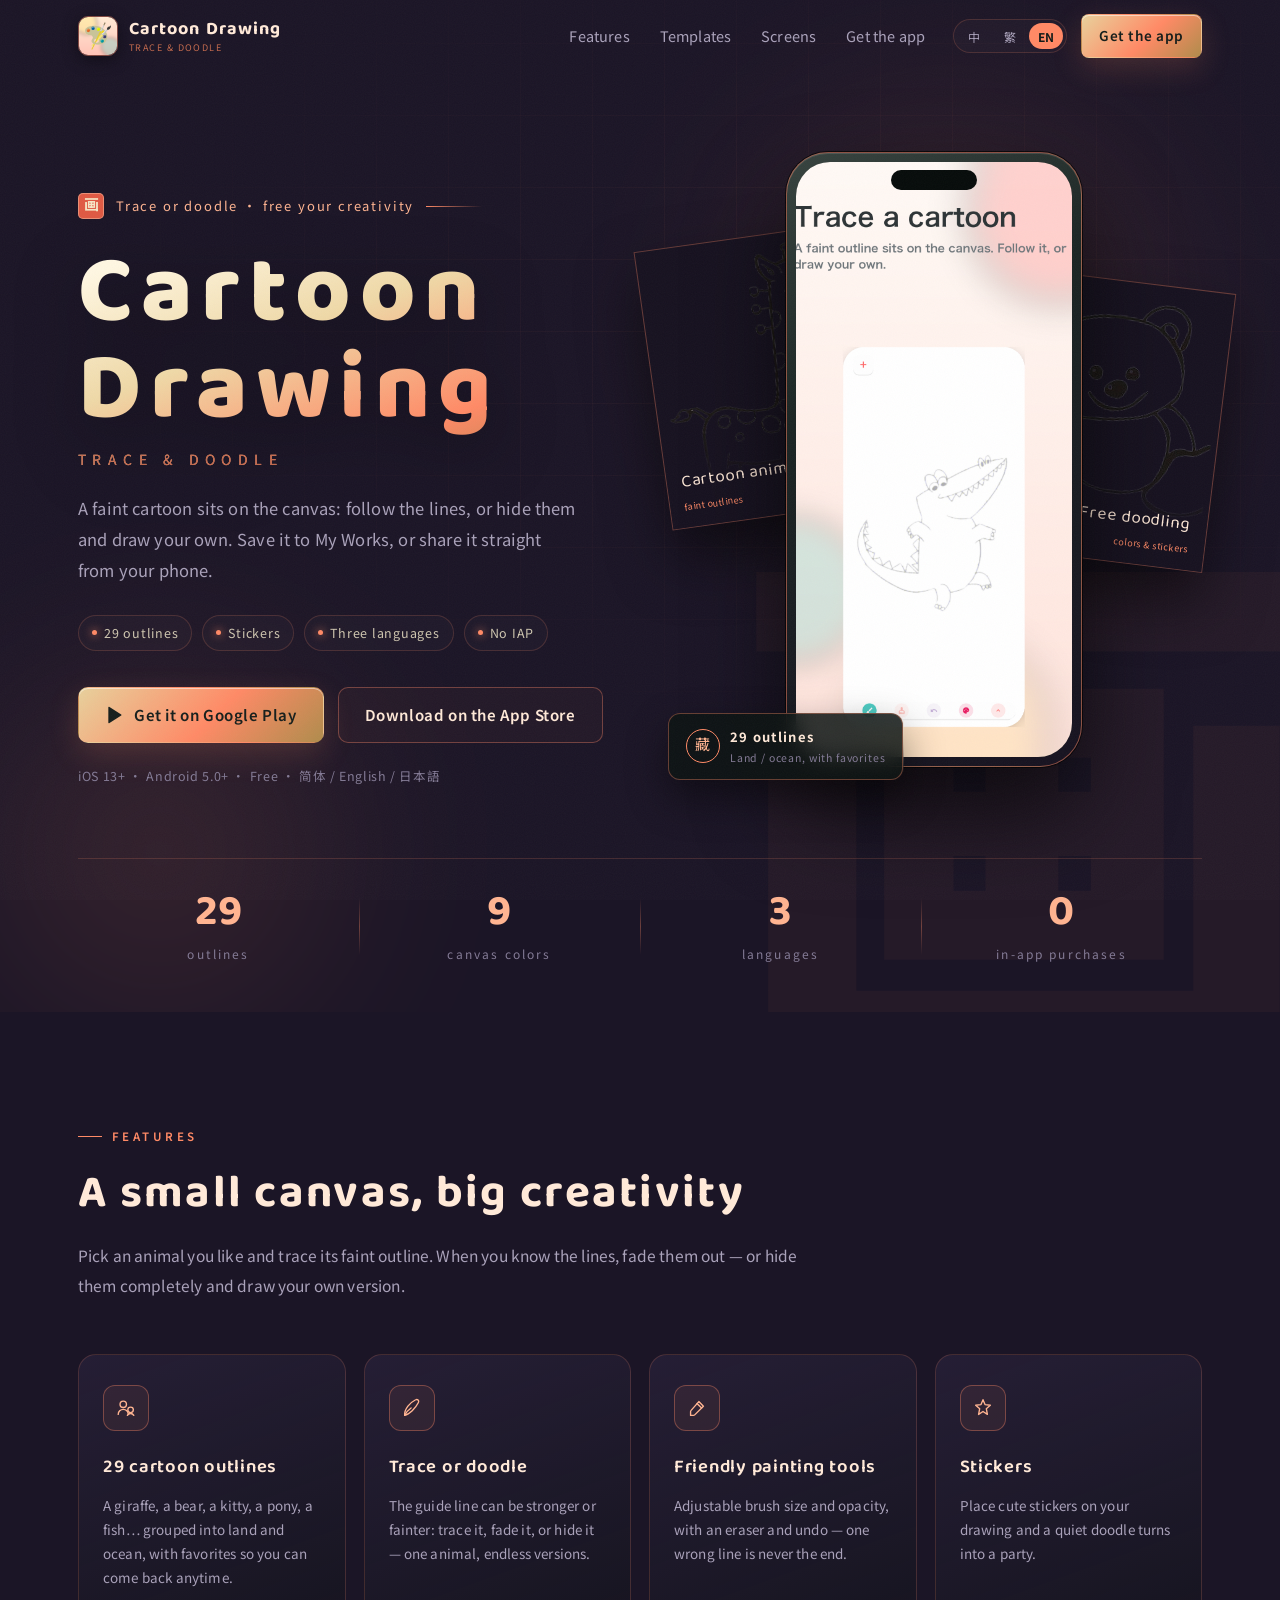
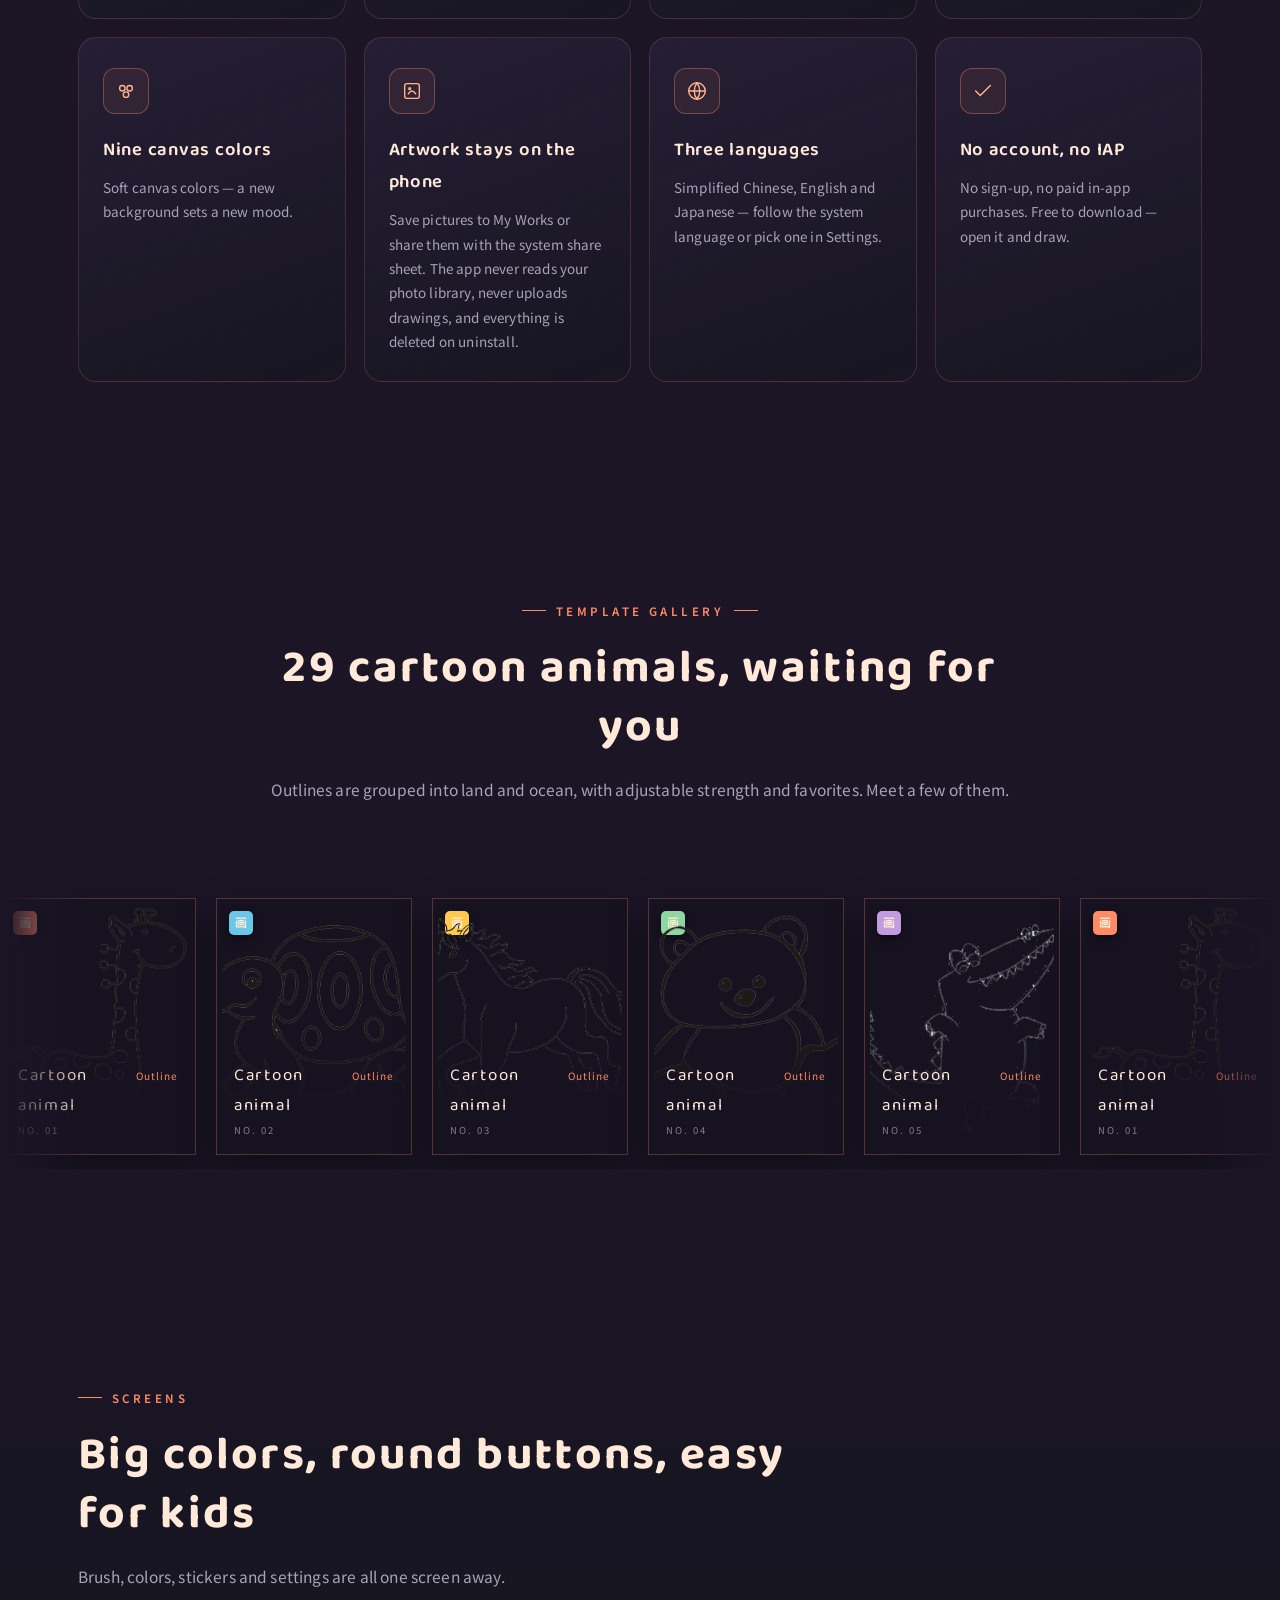
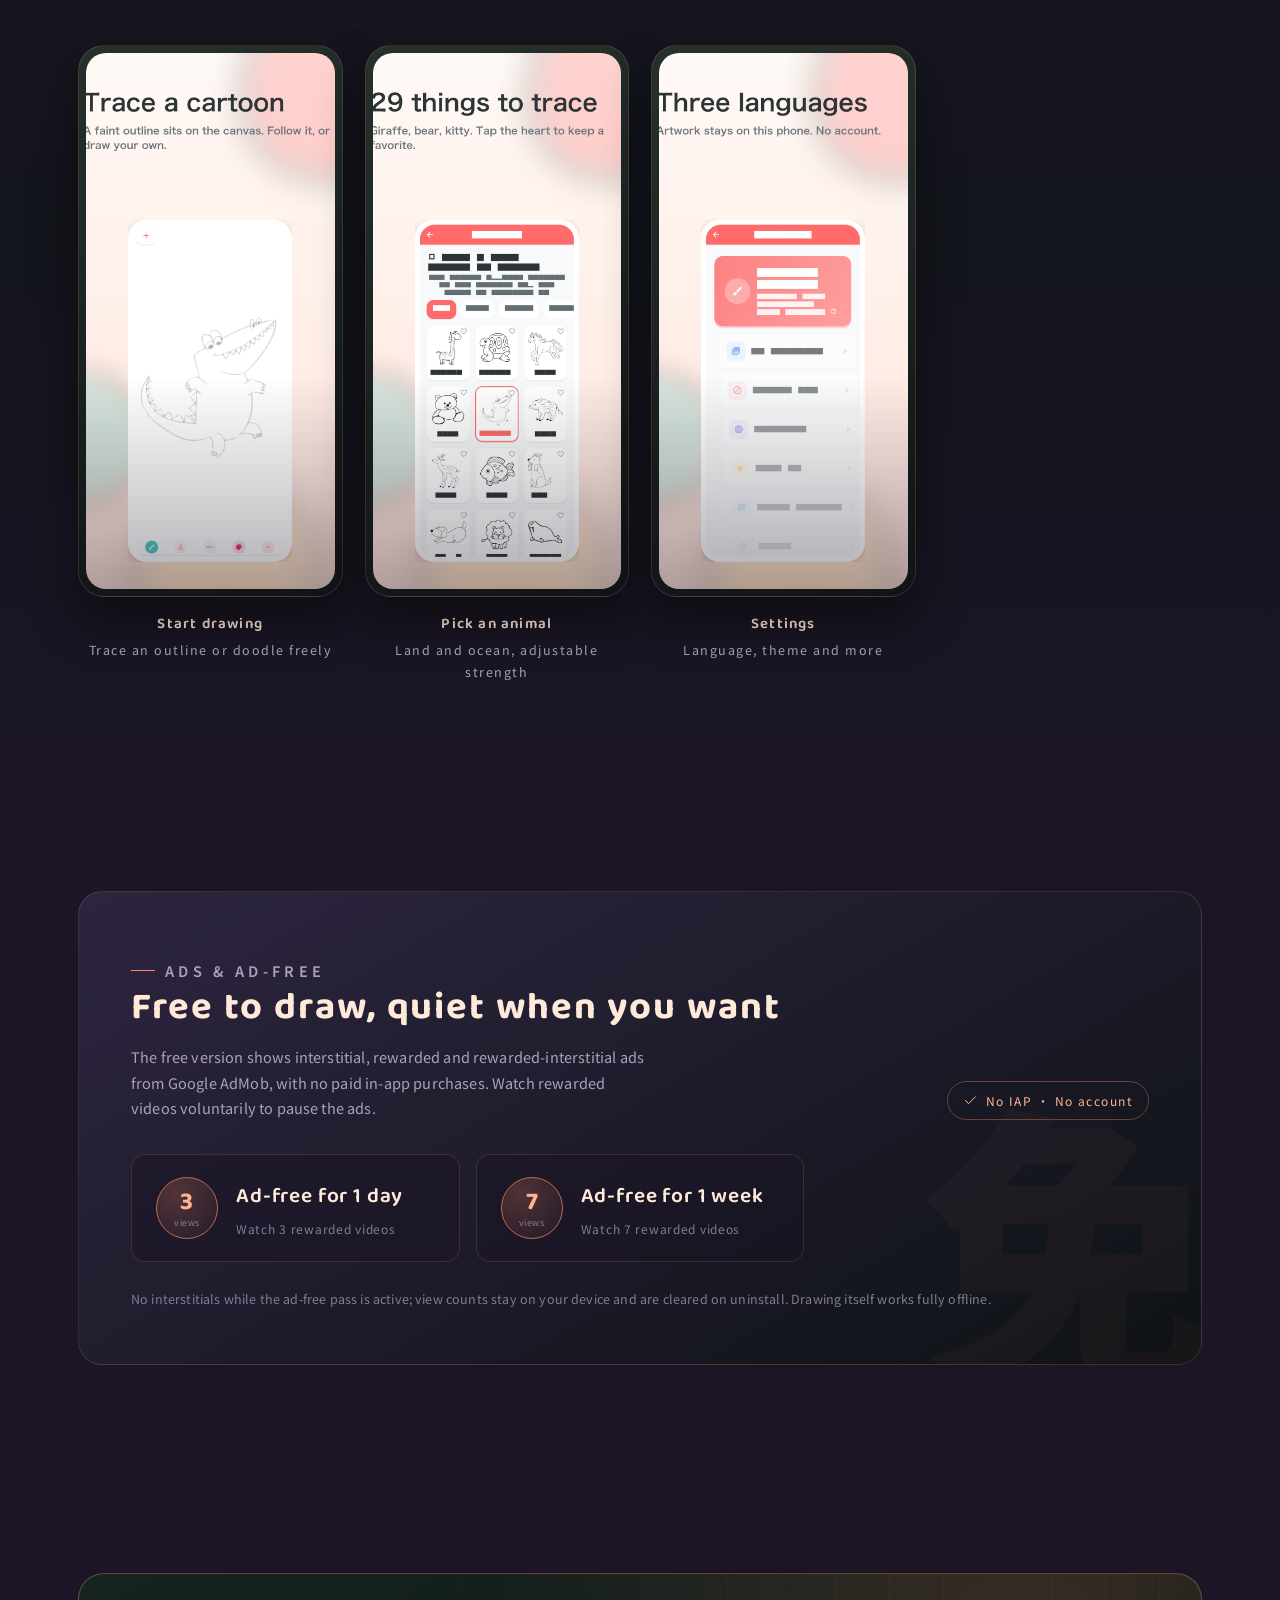
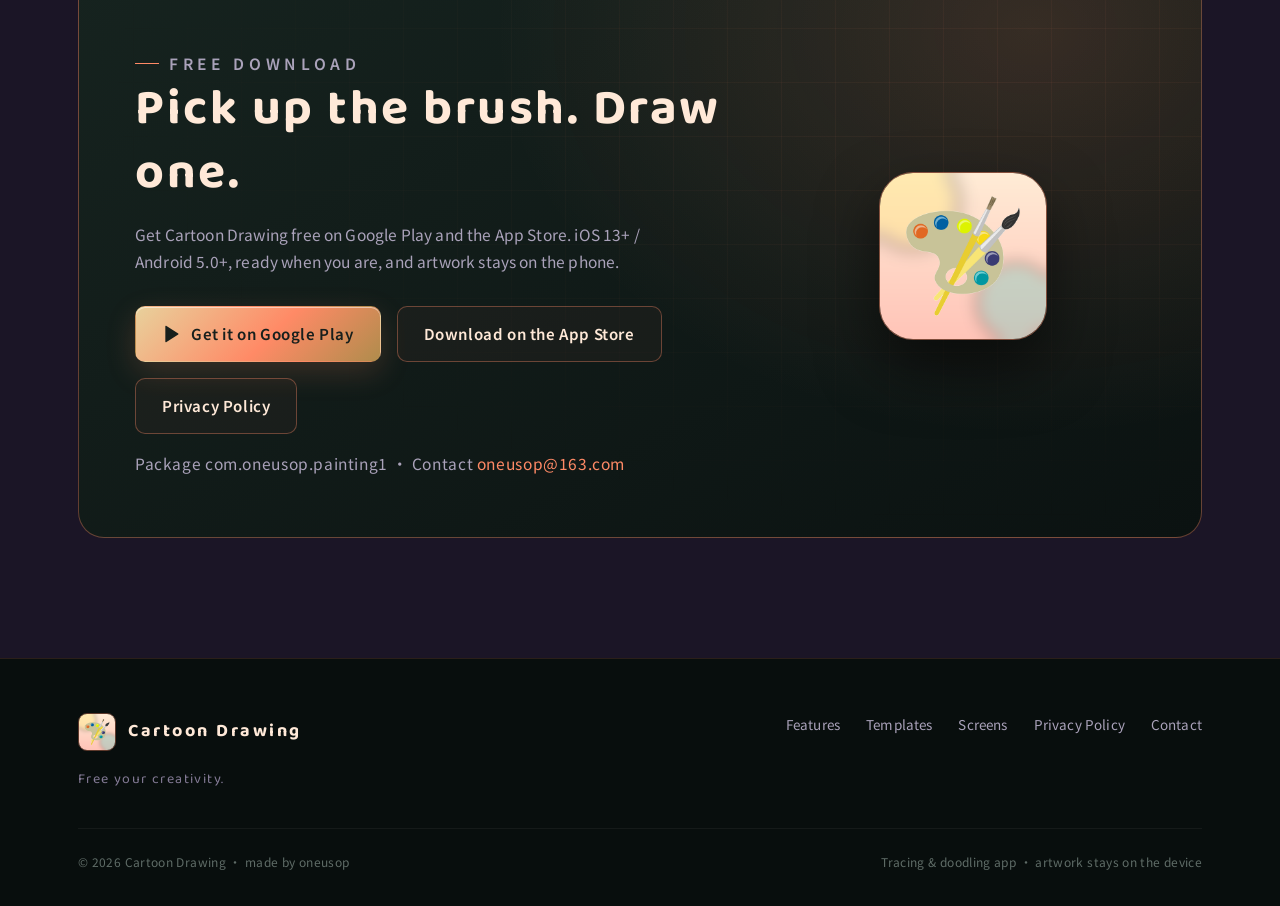
==== commit a040234f: "Trim photo galleries: fewer hero cards/line arts, remove unused images" ====
--- a/cartoon-draw/index.html
+++ b/cartoon-draw/index.html
@@ -237,9 +237,6 @@
           <article class="hero-card-item" style="--fc:#ffc94d"><span class="hc-tag">画</span><img src="assets/cartoon/animals/03.png" alt="卡通动物线稿" loading="lazy"><div class="hc-info"><div class="hc-name"><span data-i18n="tplCardName">卡通动物</span><span class="hc-role" data-i18n="tplCardRole">线稿</span></div><span class="hc-en">NO. 03</span></div></article>
           <article class="hero-card-item" style="--fc:#8fd6a0"><span class="hc-tag">画</span><img src="assets/cartoon/animals/04.png" alt="卡通动物线稿" loading="lazy"><div class="hc-info"><div class="hc-name"><span data-i18n="tplCardName">卡通动物</span><span class="hc-role" data-i18n="tplCardRole">线稿</span></div><span class="hc-en">NO. 04</span></div></article>
           <article class="hero-card-item" style="--fc:#c39ce0"><span class="hc-tag">画</span><img src="assets/cartoon/animals/05.png" alt="卡通动物线稿" loading="lazy"><div class="hc-info"><div class="hc-name"><span data-i18n="tplCardName">卡通动物</span><span class="hc-role" data-i18n="tplCardRole">线稿</span></div><span class="hc-en">NO. 05</span></div></article>
-          <article class="hero-card-item" style="--fc:#f49fbc"><span class="hc-tag">画</span><img src="assets/cartoon/animals/06.png" alt="卡通动物线稿" loading="lazy"><div class="hc-info"><div class="hc-name"><span data-i18n="tplCardName">卡通动物</span><span class="hc-role" data-i18n="tplCardRole">线稿</span></div><span class="hc-en">NO. 06</span></div></article>
-          <article class="hero-card-item" style="--fc:#7fb0f2"><span class="hc-tag">画</span><img src="assets/cartoon/animals/07.png" alt="卡通动物线稿" loading="lazy"><div class="hc-info"><div class="hc-name"><span data-i18n="tplCardName">卡通动物</span><span class="hc-role" data-i18n="tplCardRole">线稿</span></div><span class="hc-en">NO. 07</span></div></article>
-          <article class="hero-card-item" style="--fc:#ffb491"><span class="hc-tag">画</span><img src="assets/cartoon/animals/08.png" alt="卡通动物线稿" loading="lazy"><div class="hc-info"><div class="hc-name"><span data-i18n="tplCardName">卡通动物</span><span class="hc-role" data-i18n="tplCardRole">线稿</span></div><span class="hc-en">NO. 08</span></div></article>
         </div>
         <div class="marquee-group" aria-hidden="true">
           <article class="hero-card-item" style="--fc:#ff8a66"><span class="hc-tag">画</span><img src="assets/cartoon/animals/01.png" alt="" loading="lazy"><div class="hc-info"><div class="hc-name"><span data-i18n="tplCardName">卡通动物</span><span class="hc-role" data-i18n="tplCardRole">线稿</span></div><span class="hc-en">NO. 01</span></div></article>
@@ -247,38 +244,6 @@
           <article class="hero-card-item" style="--fc:#ffc94d"><span class="hc-tag">画</span><img src="assets/cartoon/animals/03.png" alt="" loading="lazy"><div class="hc-info"><div class="hc-name"><span data-i18n="tplCardName">卡通动物</span><span class="hc-role" data-i18n="tplCardRole">线稿</span></div><span class="hc-en">NO. 03</span></div></article>
           <article class="hero-card-item" style="--fc:#8fd6a0"><span class="hc-tag">画</span><img src="assets/cartoon/animals/04.png" alt="" loading="lazy"><div class="hc-info"><div class="hc-name"><span data-i18n="tplCardName">卡通动物</span><span class="hc-role" data-i18n="tplCardRole">线稿</span></div><span class="hc-en">NO. 04</span></div></article>
           <article class="hero-card-item" style="--fc:#c39ce0"><span class="hc-tag">画</span><img src="assets/cartoon/animals/05.png" alt="" loading="lazy"><div class="hc-info"><div class="hc-name"><span data-i18n="tplCardName">卡通动物</span><span class="hc-role" data-i18n="tplCardRole">线稿</span></div><span class="hc-en">NO. 05</span></div></article>
-          <article class="hero-card-item" style="--fc:#f49fbc"><span class="hc-tag">画</span><img src="assets/cartoon/animals/06.png" alt="" loading="lazy"><div class="hc-info"><div class="hc-name"><span data-i18n="tplCardName">卡通动物</span><span class="hc-role" data-i18n="tplCardRole">线稿</span></div><span class="hc-en">NO. 06</span></div></article>
-          <article class="hero-card-item" style="--fc:#7fb0f2"><span class="hc-tag">画</span><img src="assets/cartoon/animals/07.png" alt="" loading="lazy"><div class="hc-info"><div class="hc-name"><span data-i18n="tplCardName">卡通动物</span><span class="hc-role" data-i18n="tplCardRole">线稿</span></div><span class="hc-en">NO. 07</span></div></article>
-          <article class="hero-card-item" style="--fc:#ffb491"><span class="hc-tag">画</span><img src="assets/cartoon/animals/08.png" alt="" loading="lazy"><div class="hc-info"><div class="hc-name"><span data-i18n="tplCardName">卡通动物</span><span class="hc-role" data-i18n="tplCardRole">线稿</span></div><span class="hc-en">NO. 08</span></div></article>
-        </div>
-      </div>
-    </div>
-
-    <div class="marquee-wrap">
-      <div class="marquee reverse">
-        <div class="marquee-group">
-          <article class="hero-card-item" style="--fc:#9fe0c4"><span class="hc-tag">画</span><img src="assets/cartoon/animals/09.png" alt="卡通动物线稿" loading="lazy"><div class="hc-info"><div class="hc-name"><span data-i18n="tplCardName">卡通动物</span><span class="hc-role" data-i18n="tplCardRole">线稿</span></div><span class="hc-en">NO. 09</span></div></article>
-          <article class="hero-card-item" style="--fc:#ffd98e"><span class="hc-tag">画</span><img src="assets/cartoon/animals/10.png" alt="卡通动物线稿" loading="lazy"><div class="hc-info"><div class="hc-name"><span data-i18n="tplCardName">卡通动物</span><span class="hc-role" data-i18n="tplCardRole">线稿</span></div><span class="hc-en">NO. 10</span></div></article>
-          <article class="hero-card-item" style="--fc:#b7a8ef"><span class="hc-tag">画</span><img src="assets/cartoon/animals/11.png" alt="卡通动物线稿" loading="lazy"><div class="hc-info"><div class="hc-name"><span data-i18n="tplCardName">卡通动物</span><span class="hc-role" data-i18n="tplCardRole">线稿</span></div><span class="hc-en">NO. 11</span></div></article>
-          <article class="hero-card-item" style="--fc:#f2a3a3"><span class="hc-tag">画</span><img src="assets/cartoon/animals/12.png" alt="卡通动物线稿" loading="lazy"><div class="hc-info"><div class="hc-name"><span data-i18n="tplCardName">卡通动物</span><span class="hc-role" data-i18n="tplCardRole">线稿</span></div><span class="hc-en">NO. 12</span></div></article>
-          <article class="hero-card-item" style="--fc:#8cc7f0"><span class="hc-tag">画</span><img src="assets/cartoon/animals/05.png" alt="卡通动物线稿" loading="lazy"><div class="hc-info"><div class="hc-name"><span data-i18n="tplCardName">卡通动物</span><span class="hc-role" data-i18n="tplCardRole">线稿</span></div><span class="hc-en">NO. 13</span></div></article>
-          <article class="hero-card-item" style="--fc:#a7d8a0"><span class="hc-tag">画</span><img src="assets/cartoon/animals/03.png" alt="卡通动物线稿" loading="lazy"><div class="hc-info"><div class="hc-name"><span data-i18n="tplCardName">卡通动物</span><span class="hc-role" data-i18n="tplCardRole">线稿</span></div><span class="hc-en">NO. 14</span></div></article>
-          <article class="hero-card-item" style="--fc:#f6b0d9"><span class="hc-tag">画</span><img src="assets/cartoon/animals/07.png" alt="卡通动物线稿" loading="lazy"><div class="hc-info"><div class="hc-name"><span data-i18n="tplCardName">卡通动物</span><span class="hc-role" data-i18n="tplCardRole">线稿</span></div><span class="hc-en">NO. 15</span></div></article>
-          <article class="hero-card-item" style="--fc:#c9b06a"><span class="hc-tag">画</span><img src="assets/cartoon/animals/02.png" alt="卡通动物线稿" loading="lazy"><div class="hc-info"><div class="hc-name"><span data-i18n="tplCardName">卡通动物</span><span class="hc-role" data-i18n="tplCardRole">线稿</span></div><span class="hc-en">NO. 16</span></div></article>
-        </div>
-        <div class="marquee-group" aria-hidden="true">
-          <article class="hero-card-item" style="--fc:#9fe0c4"><span class="hc-tag">画</span><img src="assets/cartoon/animals/09.png" alt="" loading="lazy"><div class="hc-info"><div class="hc-name"><span data-i18n="tplCardName">卡通动物</span><span class="hc-role" data-i18n="tplCardRole">线稿</span></div><span class="hc-en">NO. 09</span></div></article>
-          <article class="hero-card-item" style="--fc:#ffd98e"><span class="hc-tag">画</span><img src="assets/cartoon/animals/10.png" alt="" loading="lazy"><div class="hc-info"><div class="hc-name"><span data-i18n="tplCardName">卡通动物</span><span class="hc-role" data-i18n="tplCardRole">线稿</span></div><span class="hc-en">NO. 10</span></div></article>
-          <article class="hero-card-item" style="--fc:#b7a8ef"><span class="hc-tag">画</span><img src="assets/cartoon/animals/11.png" alt="" loading="lazy"><div class="hc-info"><div class="hc-name"><span data-i18n="tplCardName">卡通动物</span><span class="hc-role" data-i18n="tplCardRole">线稿</span></div><span class="hc-en">NO. 11</span></div></article>
-          <article class="hero-card-item" style="--fc:#f2a3a3"><span class="hc-tag">画</span><img src="assets/cartoon/animals/12.png" alt="" loading="lazy"><div class="hc-info"><div class="hc-name"><span data-i18n="tplCardName">卡通动物</span><span class="hc-role" data-i18n="tplCardRole">线稿</span></div><span class="hc-en">NO. 12</span></div></article>
-          <article class="hero-card-item" style="--fc:#8cc7f0"><span class="hc-tag">画</span><img src="assets/cartoon/animals/05.png" alt="" loading="lazy"><div class="hc-info"><div class="hc-name"><span data-i18n="tplCardName">卡通动物</span><span class="hc-role" data-i18n="tplCardRole">线稿</span></div><span class="hc-en">NO. 13</span></div></article>
-          <article class="hero-card-item" style="--fc:#a7d8a0"><span class="hc-tag">画</span><img src="assets/cartoon/animals/03.png" alt="" loading="lazy"><div class="hc-info"><div class="hc-name"><span data-i18n="tplCardName">卡通动物</span><span class="hc-role" data-i18n="tplCardRole">线稿</span></div><span class="hc-en">NO. 14</span></div></article>
-          <article class="hero-card-item" style="--fc:#f6b0d9"><span class="hc-tag">画</span><img src="assets/cartoon/animals/07.png" alt="" loading="lazy"><div class="hc-info"><div class="hc-name"><span data-i18n="tplCardName">卡通动物</span><span class="hc-role" data-i18n="tplCardRole">线稿</span></div><span class="hc-en">NO. 15</span></div></article>
-          <article class="hero-card-item" style="--fc:#c9b06a"><span class="hc-tag">画</span><img src="assets/cartoon/animals/02.png" alt="" loading="lazy"><div class="hc-info"><div class="hc-name"><span data-i18n="tplCardName">卡通动物</span><span class="hc-role" data-i18n="tplCardRole">线稿</span></div><span class="hc-en">NO. 16</span></div></article>
-        </div>
-      </div>
-    </div>
-
     <p class="heroes-note reveal" data-i18n="tplNote">图鉴共 29 张 · 应用内可收藏喜欢的线稿</p>
   </section>
 
@@ -297,33 +262,14 @@
           <figcaption><b data-i18n="shotCanvas">起笔画板</b><span data-i18n="shotCanvasSub">描摹线稿或自由涂鸦</span></figcaption>
         </figure>
         <figure class="shot reveal" data-delay="1">
-          <div class="shot-frame"><img data-shot="colors" src="assets/cartoon/shots/zh/colors.png" alt="调色盘界面" loading="lazy"></div>
-          <figcaption><b data-i18n="shotColors">调色盘</b><span data-i18n="shotColorsSub">颜色、粗细与透明度</span></figcaption>
-        </figure>
-        <figure class="shot reveal" data-delay="2">
-          <div class="shot-frame"><img data-shot="tools" src="assets/cartoon/shots/zh/tools.png" alt="工具栏界面" loading="lazy"></div>
-          <figcaption><b data-i18n="shotTools">工具栏</b><span data-i18n="shotToolsSub">橡皮、撤销、贴纸与清空</span></figcaption>
-        </figure>
-        <figure class="shot reveal" data-delay="3">
           <div class="shot-frame"><img data-shot="animals" src="assets/cartoon/shots/zh/animals.png" alt="动物线稿选择" loading="lazy"></div>
           <figcaption><b data-i18n="shotAnimals">挑一只动物</b><span data-i18n="shotAnimalsSub">陆地与海洋，浓淡可调</span></figcaption>
         </figure>
-        <figure class="shot reveal" data-delay="0">
-          <div class="shot-frame"><img data-shot="theme" src="assets/cartoon/shots/zh/theme.png" alt="画布配色" loading="lazy"></div>
-          <figcaption><b data-i18n="shotTheme">画布配色</b><span data-i18n="shotThemeSub">九种柔和底色</span></figcaption>
-        </figure>
-        <figure class="shot reveal" data-delay="1">
+        <figure class="shot reveal" data-delay="2">
           <div class="shot-frame"><img data-shot="settings" src="assets/cartoon/shots/zh/settings.png" alt="设置界面" loading="lazy"></div>
           <figcaption><b data-i18n="shotSettings">偏好设置</b><span data-i18n="shotSettingsSub">语言、主题与更多</span></figcaption>
         </figure>
       </div>
-
-      <figure class="laptop-shot reveal">
-        <div class="laptop-frame">
-          <img src="assets/cartoon/feature.png" alt="卡通绘画宣传图" loading="lazy">
-        </div>
-        <figcaption data-i18n="featureCaption">描摹或自由涂鸦，作品只留在手机里。</figcaption>
-      </figure>
     </div>
   </section>
 
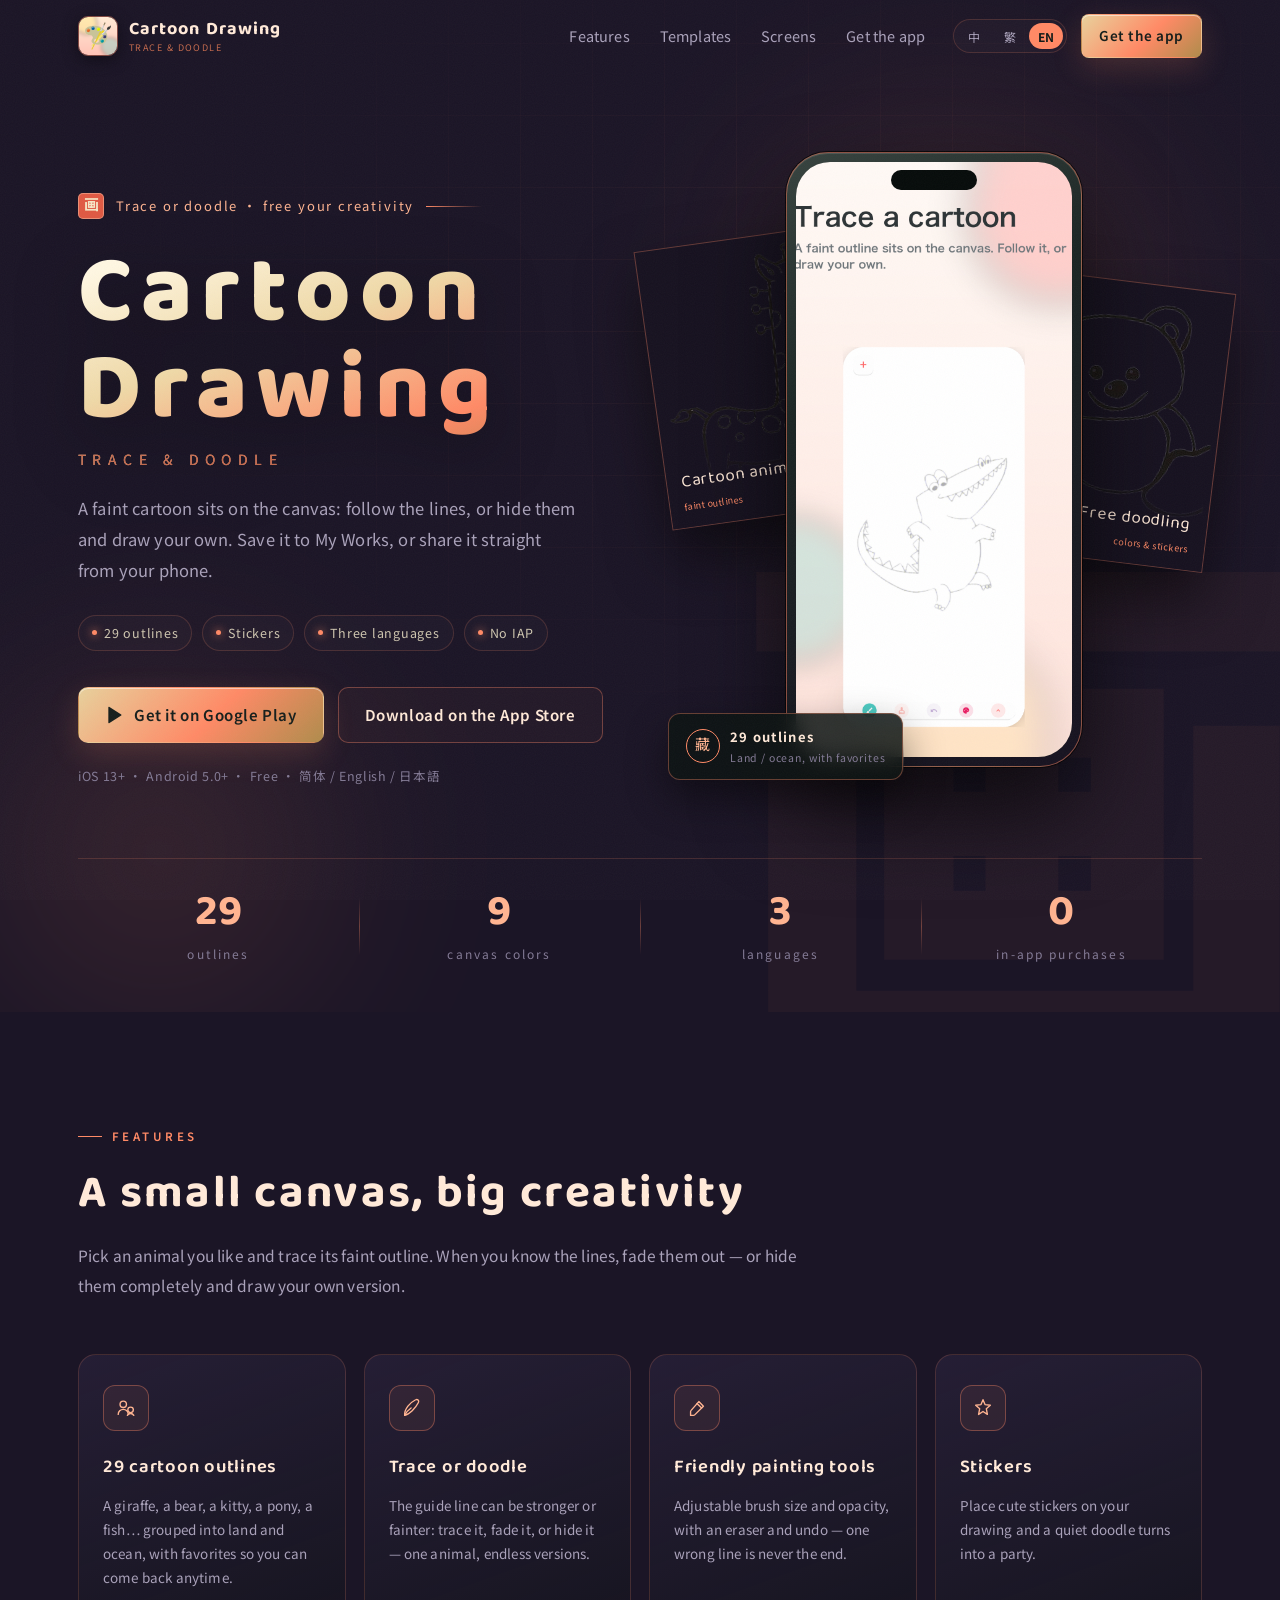
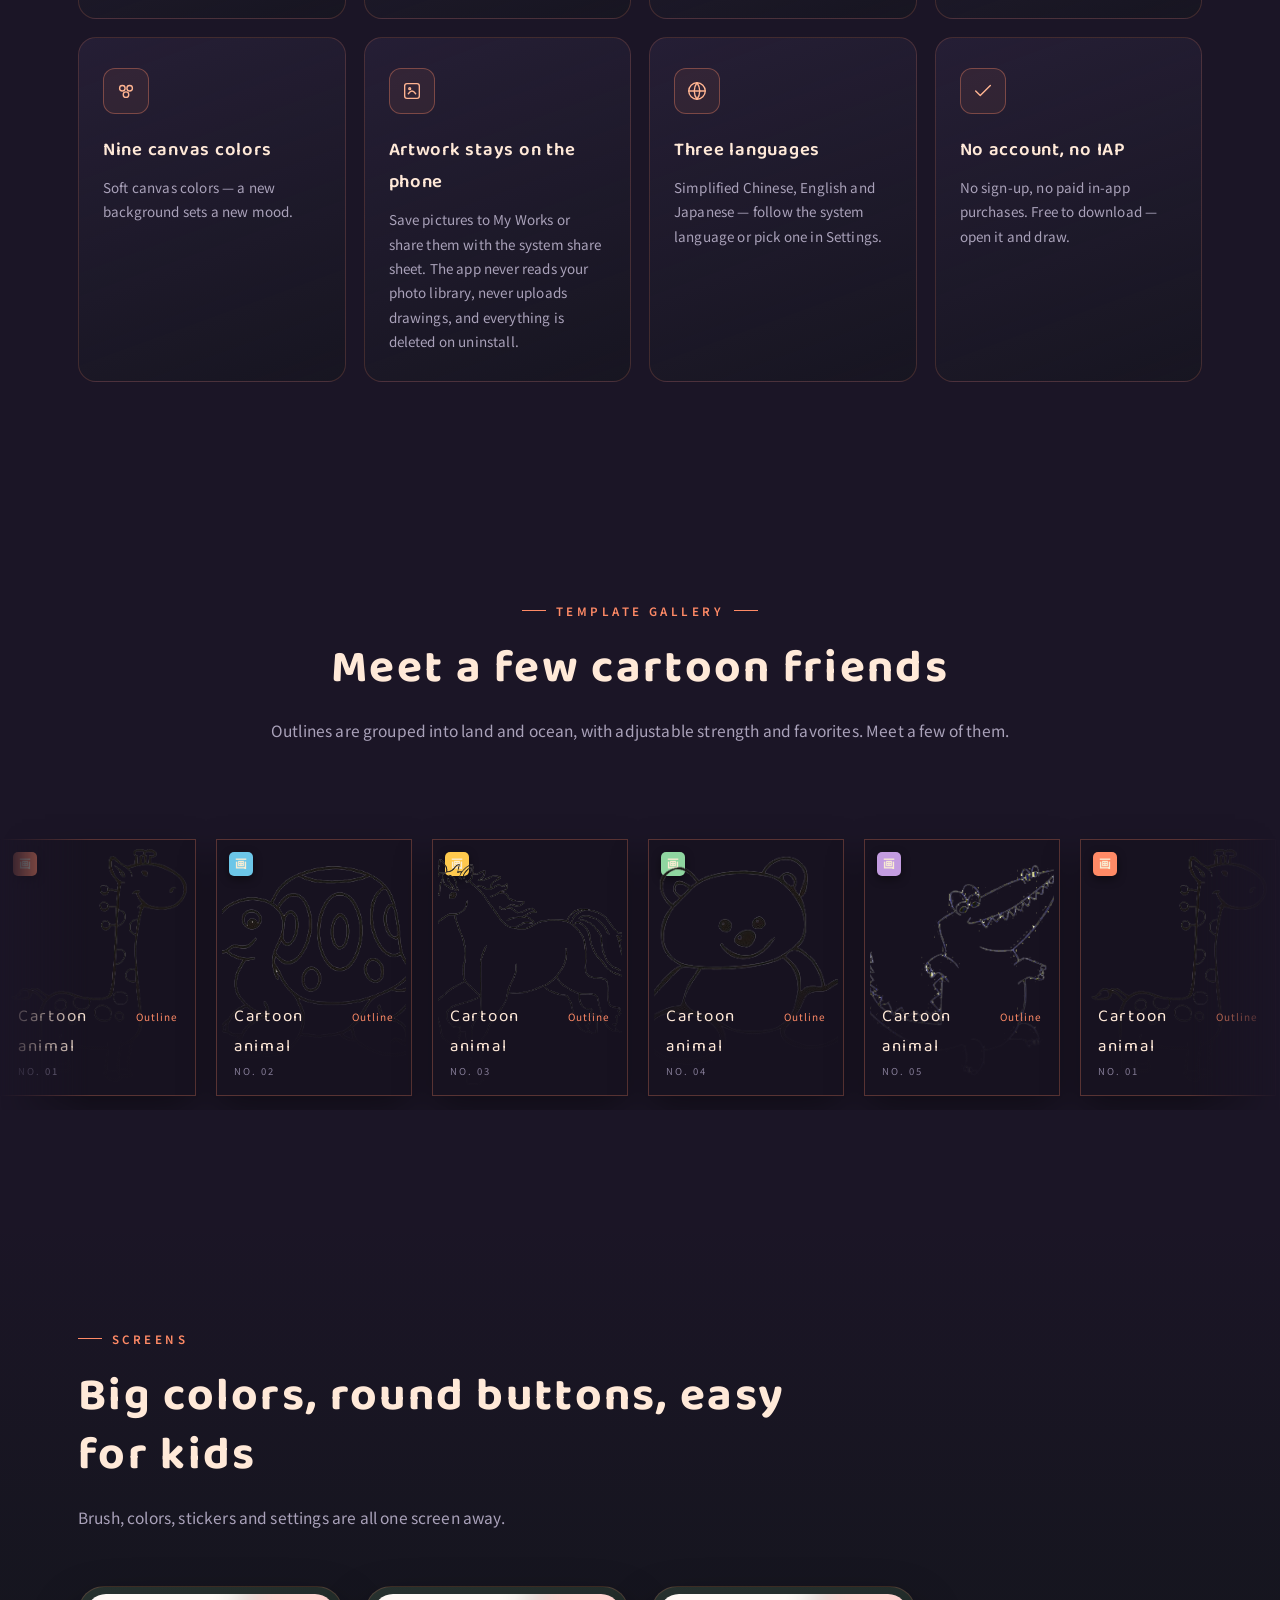
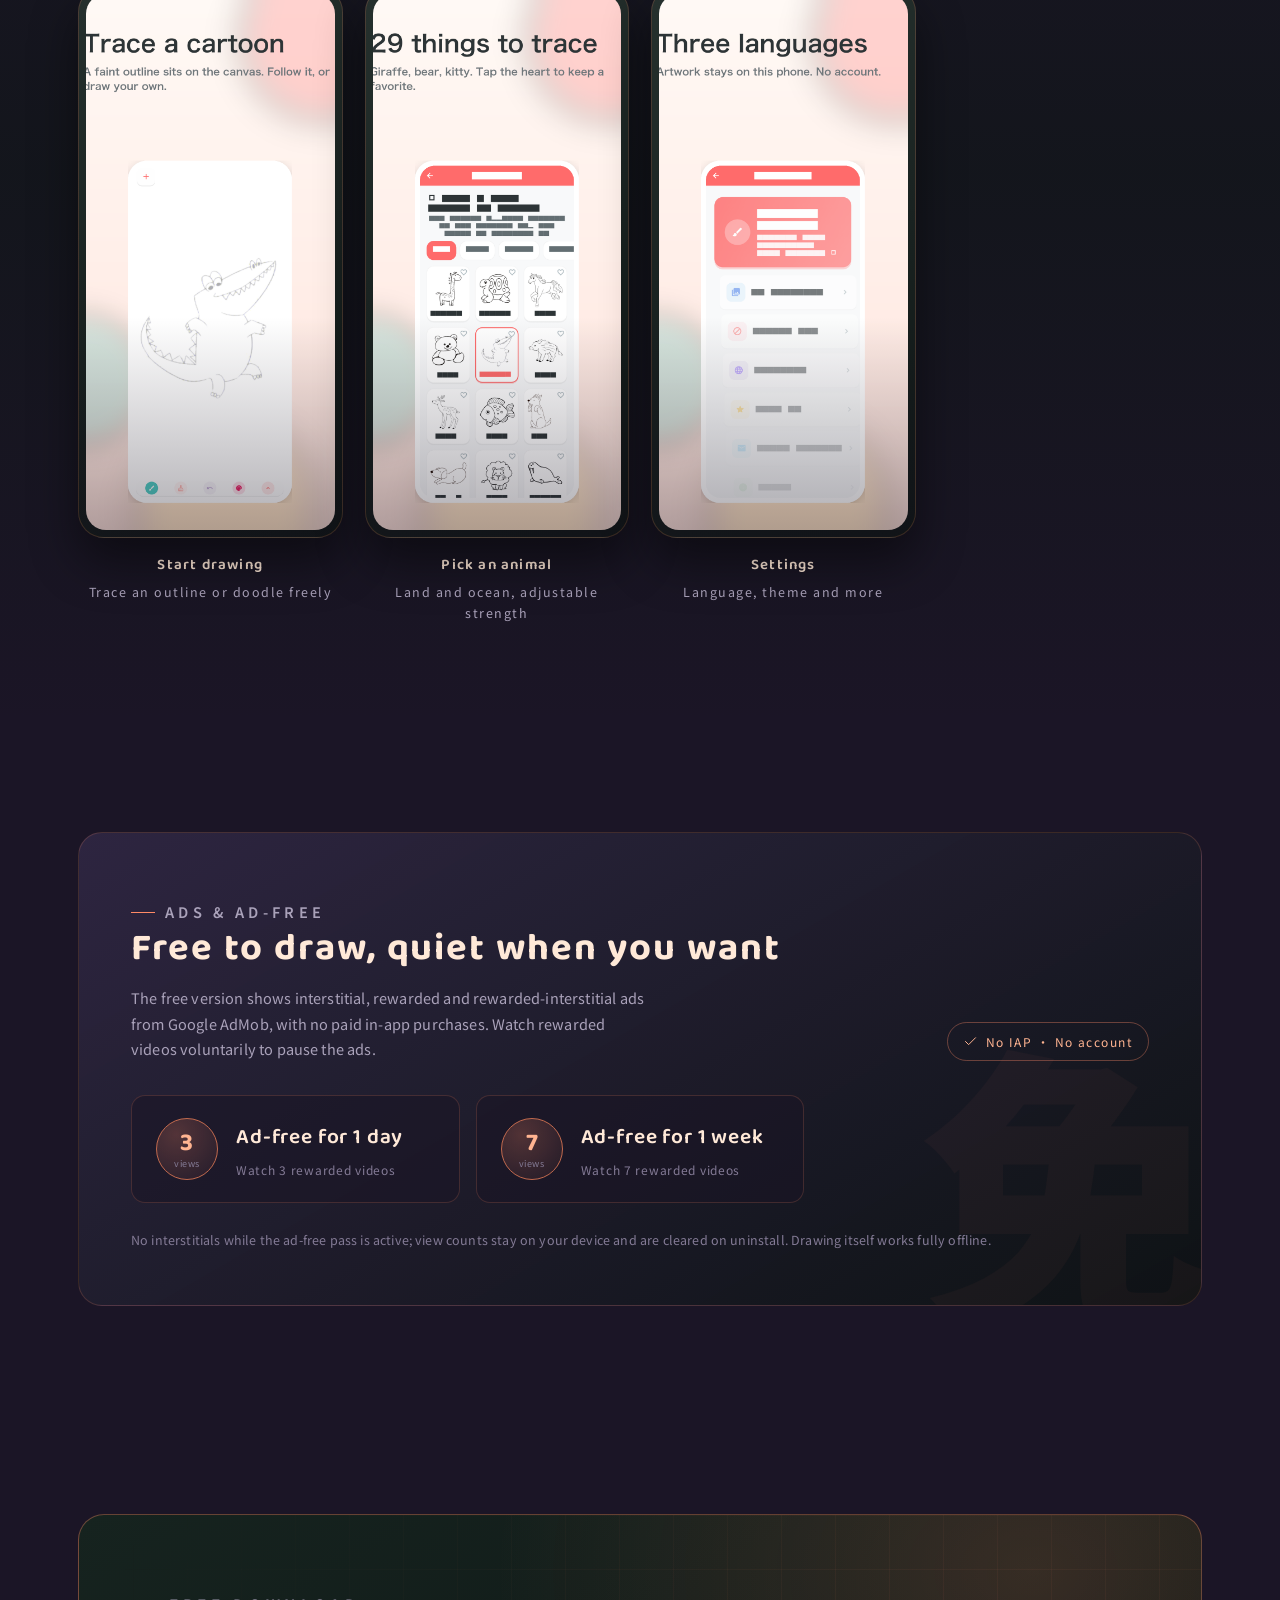
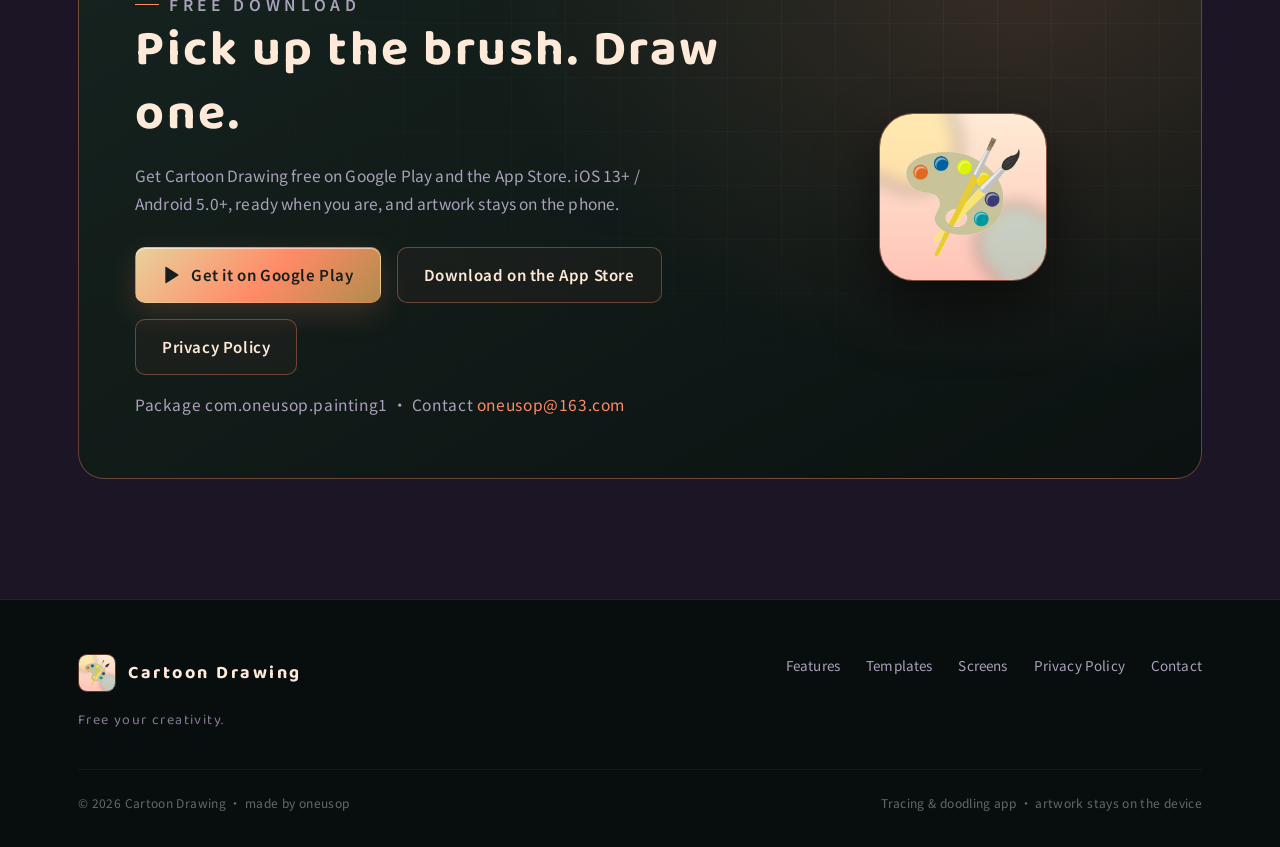
==== commit 13232af4: "Update gallery copy to match trimmed photo sections" ====
--- a/cartoon-draw/index.html
+++ b/cartoon-draw/index.html
@@ -224,7 +224,7 @@
     <div class="wrap">
       <div class="section-head center reveal">
         <p class="kicker" data-i18n="tplKicker">线稿图鉴</p>
-        <h2 data-i18n="tplTitle">29 只卡通动物，等你来画</h2>
+        <h2 data-i18n="tplTitle">卡通动物线稿，先睹为快</h2>
         <p class="section-lead" data-i18n="tplLead">线稿分成陆地与海洋两类，浓淡可调，还能收藏。下面是图鉴中的几位。</p>
       </div>
     </div>
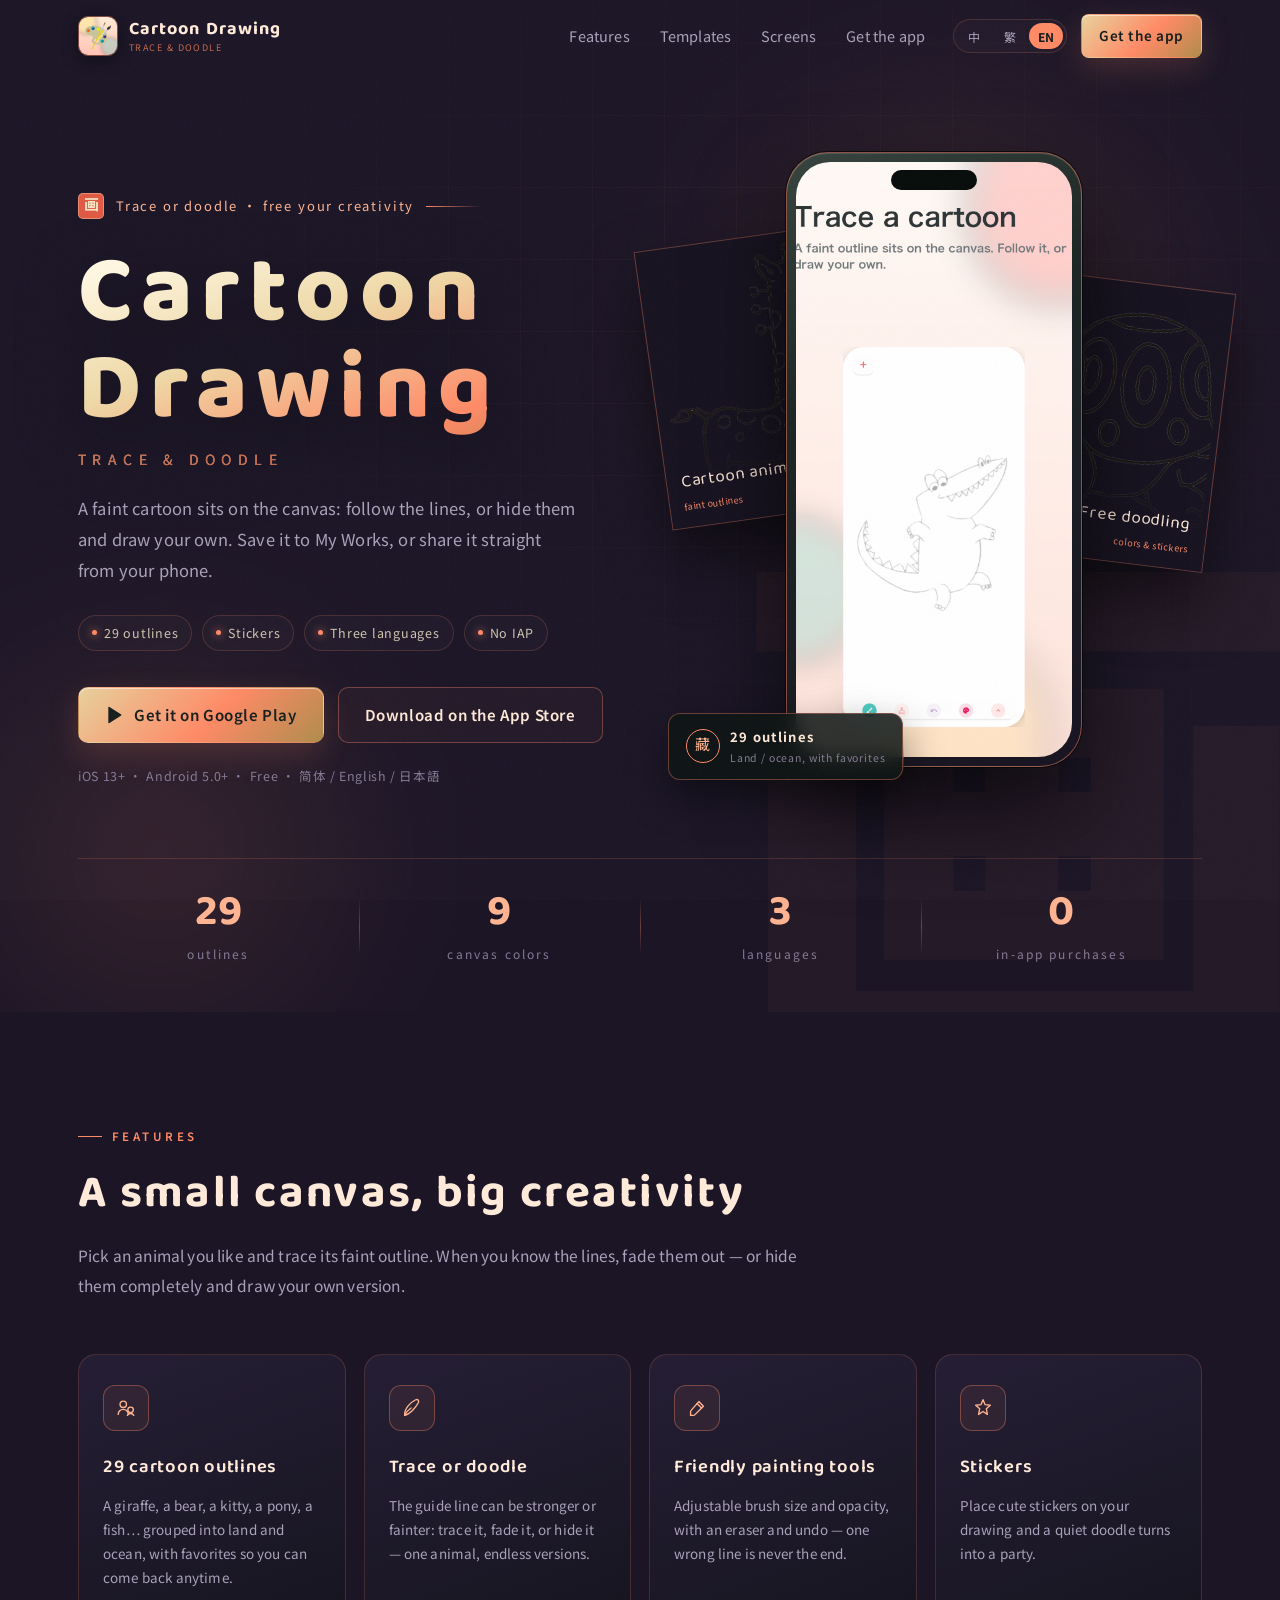
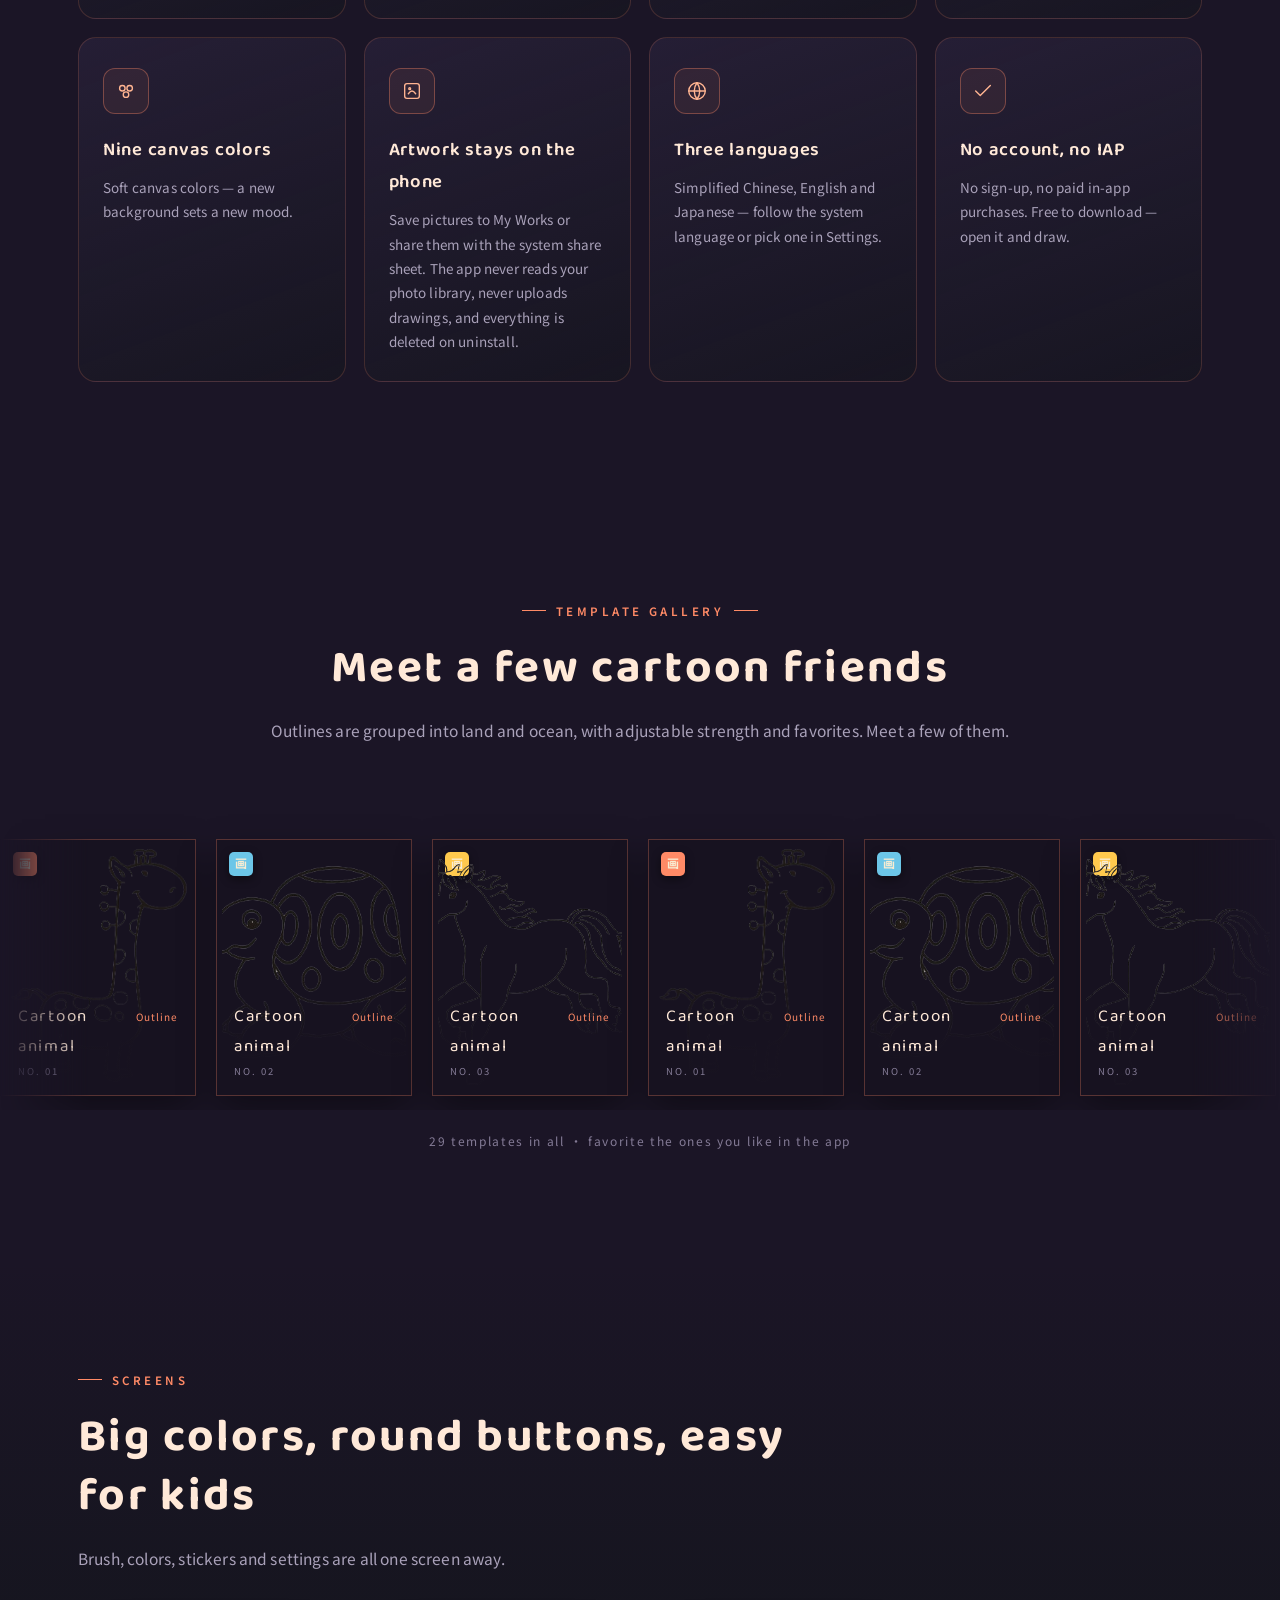
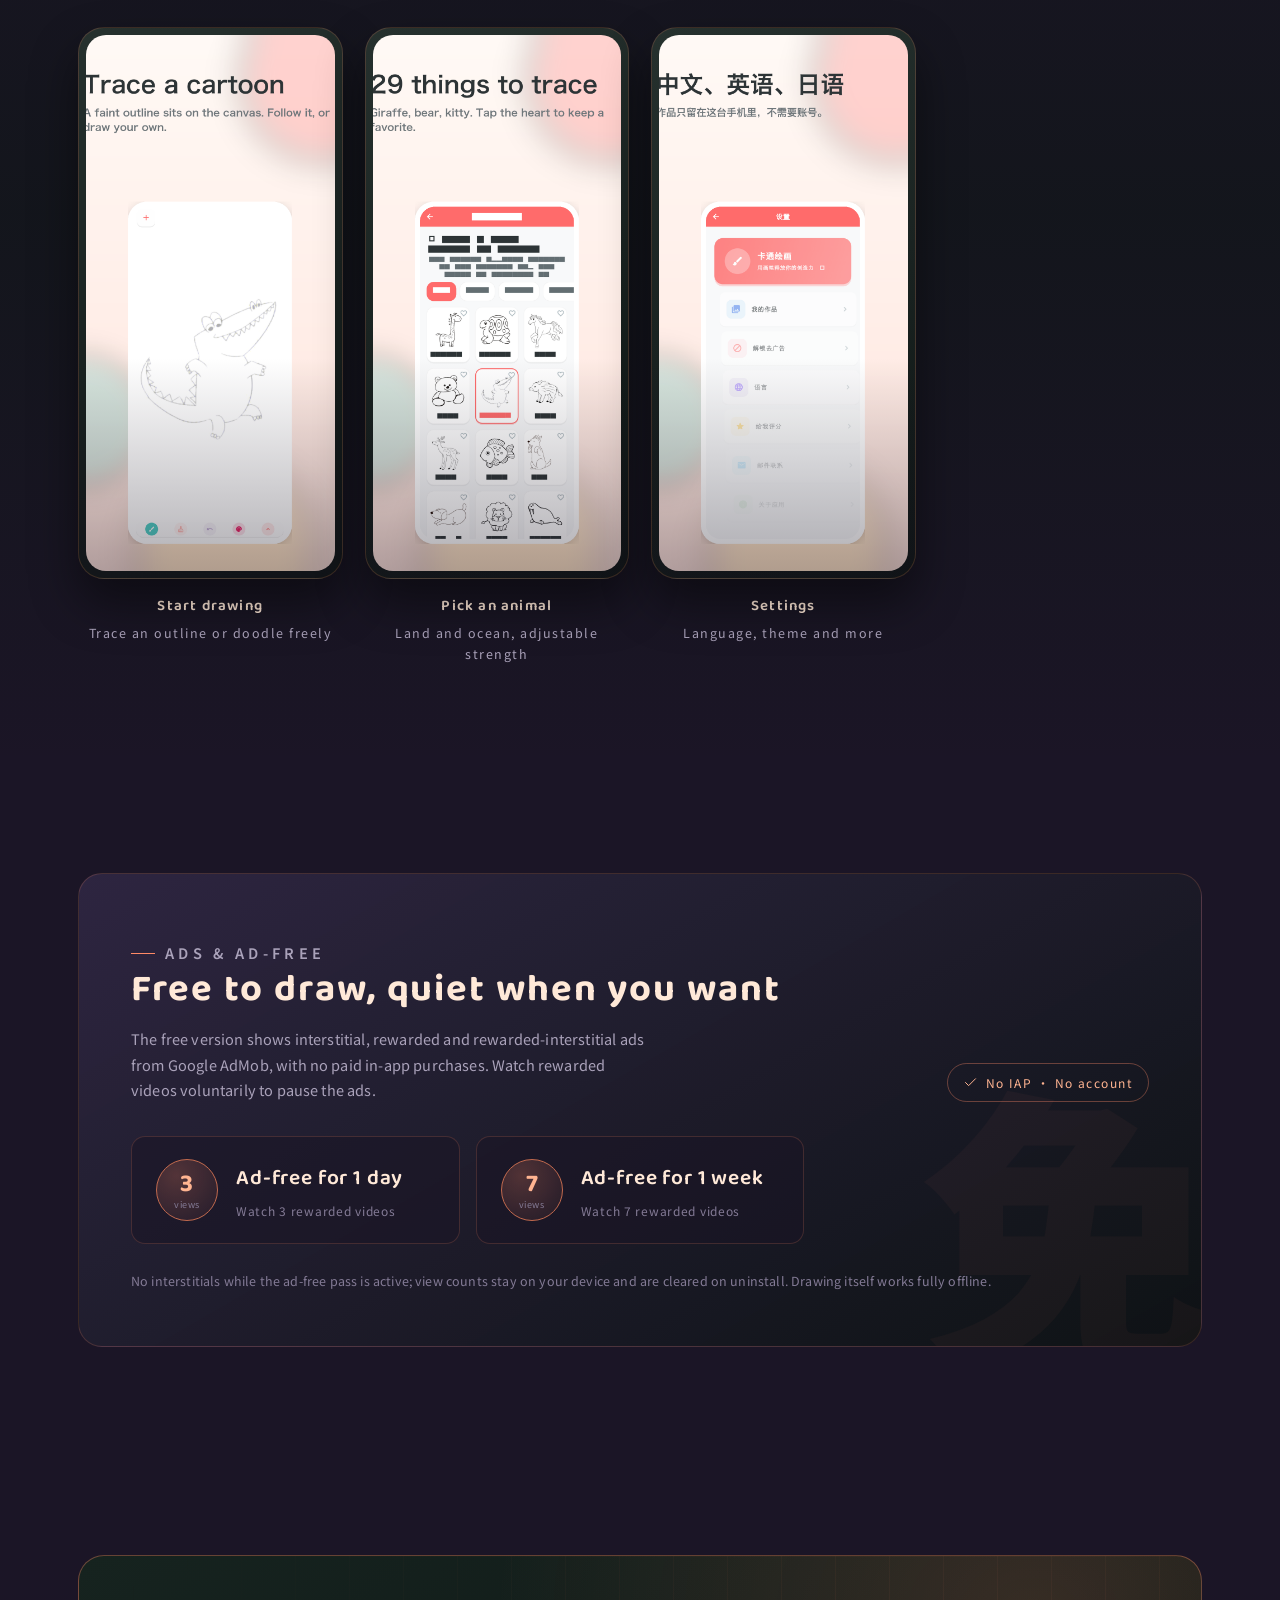
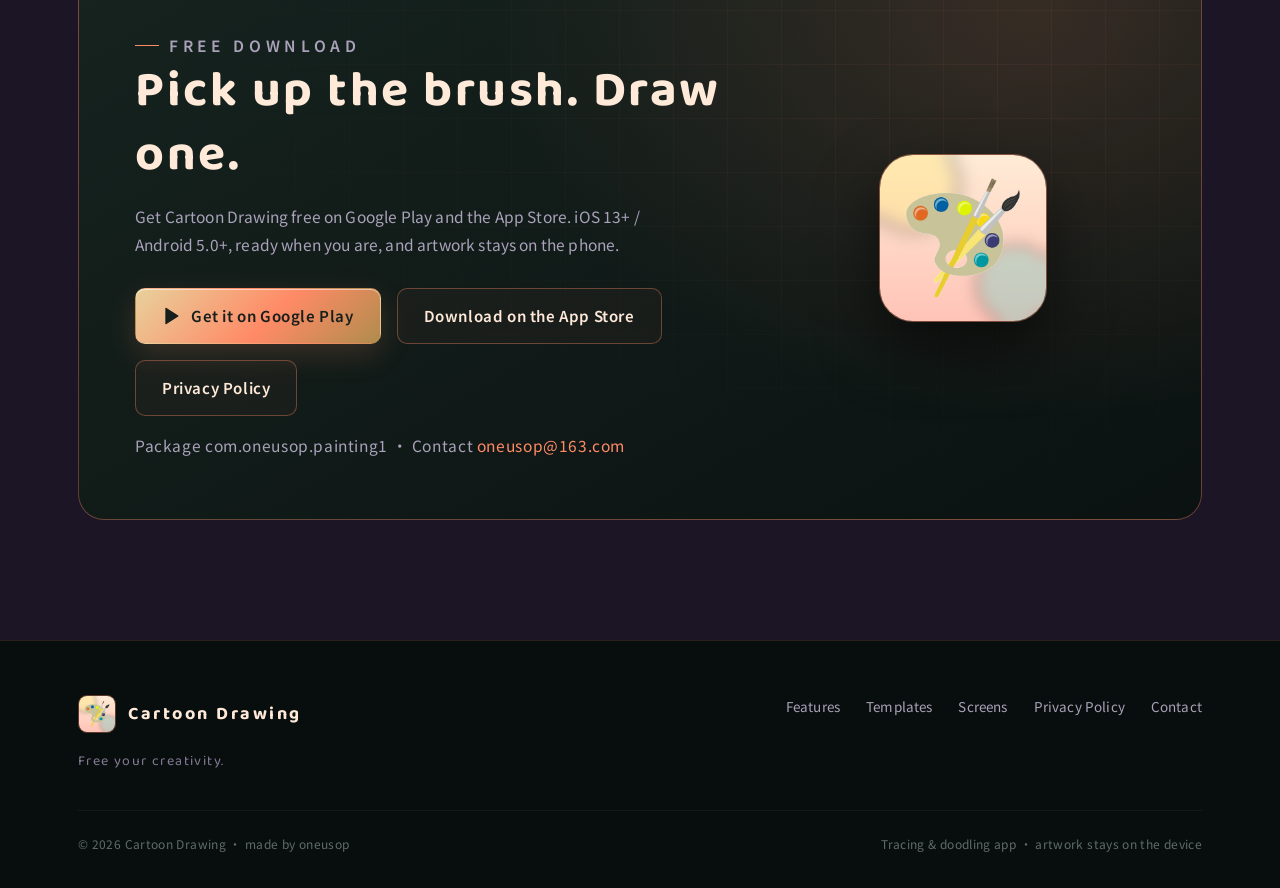
==== commit 72075a5a: "Trim one more quarter of photos; fix marquee closing tags" ====
--- a/cartoon-draw/index.html
+++ b/cartoon-draw/index.html
@@ -143,7 +143,7 @@
             <img data-shot="canvas" src="assets/cartoon/shots/zh/canvas.png" alt="卡通绘画画板界面" width="1080" height="1920">
           </figure>
           <figure class="hero-card hc-right">
-            <img src="assets/cartoon/animals/04.png" alt="卡通动物线稿" loading="eager">
+            <img src="assets/cartoon/animals/02.png" alt="卡通动物线稿" loading="eager">
             <figcaption><span data-i18n="heroCardB">自由涂鸦</span><small data-i18n="heroCardBSub">配色与贴纸</small></figcaption>
           </figure>
           <div class="hero-chip">
@@ -235,15 +235,15 @@
           <article class="hero-card-item" style="--fc:#ff8a66"><span class="hc-tag">画</span><img src="assets/cartoon/animals/01.png" alt="卡通动物线稿" loading="lazy"><div class="hc-info"><div class="hc-name"><span data-i18n="tplCardName">卡通动物</span><span class="hc-role" data-i18n="tplCardRole">线稿</span></div><span class="hc-en">NO. 01</span></div></article>
           <article class="hero-card-item" style="--fc:#6cc6e8"><span class="hc-tag">画</span><img src="assets/cartoon/animals/02.png" alt="卡通动物线稿" loading="lazy"><div class="hc-info"><div class="hc-name"><span data-i18n="tplCardName">卡通动物</span><span class="hc-role" data-i18n="tplCardRole">线稿</span></div><span class="hc-en">NO. 02</span></div></article>
           <article class="hero-card-item" style="--fc:#ffc94d"><span class="hc-tag">画</span><img src="assets/cartoon/animals/03.png" alt="卡通动物线稿" loading="lazy"><div class="hc-info"><div class="hc-name"><span data-i18n="tplCardName">卡通动物</span><span class="hc-role" data-i18n="tplCardRole">线稿</span></div><span class="hc-en">NO. 03</span></div></article>
-          <article class="hero-card-item" style="--fc:#8fd6a0"><span class="hc-tag">画</span><img src="assets/cartoon/animals/04.png" alt="卡通动物线稿" loading="lazy"><div class="hc-info"><div class="hc-name"><span data-i18n="tplCardName">卡通动物</span><span class="hc-role" data-i18n="tplCardRole">线稿</span></div><span class="hc-en">NO. 04</span></div></article>
-          <article class="hero-card-item" style="--fc:#c39ce0"><span class="hc-tag">画</span><img src="assets/cartoon/animals/05.png" alt="卡通动物线稿" loading="lazy"><div class="hc-info"><div class="hc-name"><span data-i18n="tplCardName">卡通动物</span><span class="hc-role" data-i18n="tplCardRole">线稿</span></div><span class="hc-en">NO. 05</span></div></article>
         </div>
         <div class="marquee-group" aria-hidden="true">
           <article class="hero-card-item" style="--fc:#ff8a66"><span class="hc-tag">画</span><img src="assets/cartoon/animals/01.png" alt="" loading="lazy"><div class="hc-info"><div class="hc-name"><span data-i18n="tplCardName">卡通动物</span><span class="hc-role" data-i18n="tplCardRole">线稿</span></div><span class="hc-en">NO. 01</span></div></article>
           <article class="hero-card-item" style="--fc:#6cc6e8"><span class="hc-tag">画</span><img src="assets/cartoon/animals/02.png" alt="" loading="lazy"><div class="hc-info"><div class="hc-name"><span data-i18n="tplCardName">卡通动物</span><span class="hc-role" data-i18n="tplCardRole">线稿</span></div><span class="hc-en">NO. 02</span></div></article>
           <article class="hero-card-item" style="--fc:#ffc94d"><span class="hc-tag">画</span><img src="assets/cartoon/animals/03.png" alt="" loading="lazy"><div class="hc-info"><div class="hc-name"><span data-i18n="tplCardName">卡通动物</span><span class="hc-role" data-i18n="tplCardRole">线稿</span></div><span class="hc-en">NO. 03</span></div></article>
-          <article class="hero-card-item" style="--fc:#8fd6a0"><span class="hc-tag">画</span><img src="assets/cartoon/animals/04.png" alt="" loading="lazy"><div class="hc-info"><div class="hc-name"><span data-i18n="tplCardName">卡通动物</span><span class="hc-role" data-i18n="tplCardRole">线稿</span></div><span class="hc-en">NO. 04</span></div></article>
-          <article class="hero-card-item" style="--fc:#c39ce0"><span class="hc-tag">画</span><img src="assets/cartoon/animals/05.png" alt="" loading="lazy"><div class="hc-info"><div class="hc-name"><span data-i18n="tplCardName">卡通动物</span><span class="hc-role" data-i18n="tplCardRole">线稿</span></div><span class="hc-en">NO. 05</span></div></article>
+        </div>
+      </div>
+    </div>
+
     <p class="heroes-note reveal" data-i18n="tplNote">图鉴共 29 张 · 应用内可收藏喜欢的线稿</p>
   </section>
 
@@ -266,7 +266,7 @@
           <figcaption><b data-i18n="shotAnimals">挑一只动物</b><span data-i18n="shotAnimalsSub">陆地与海洋，浓淡可调</span></figcaption>
         </figure>
         <figure class="shot reveal" data-delay="2">
-          <div class="shot-frame"><img data-shot="settings" src="assets/cartoon/shots/zh/settings.png" alt="设置界面" loading="lazy"></div>
+          <div class="shot-frame"><img src="assets/cartoon/shots/zh/settings.png" alt="设置界面" loading="lazy"></div>
           <figcaption><b data-i18n="shotSettings">偏好设置</b><span data-i18n="shotSettingsSub">语言、主题与更多</span></figcaption>
         </figure>
       </div>
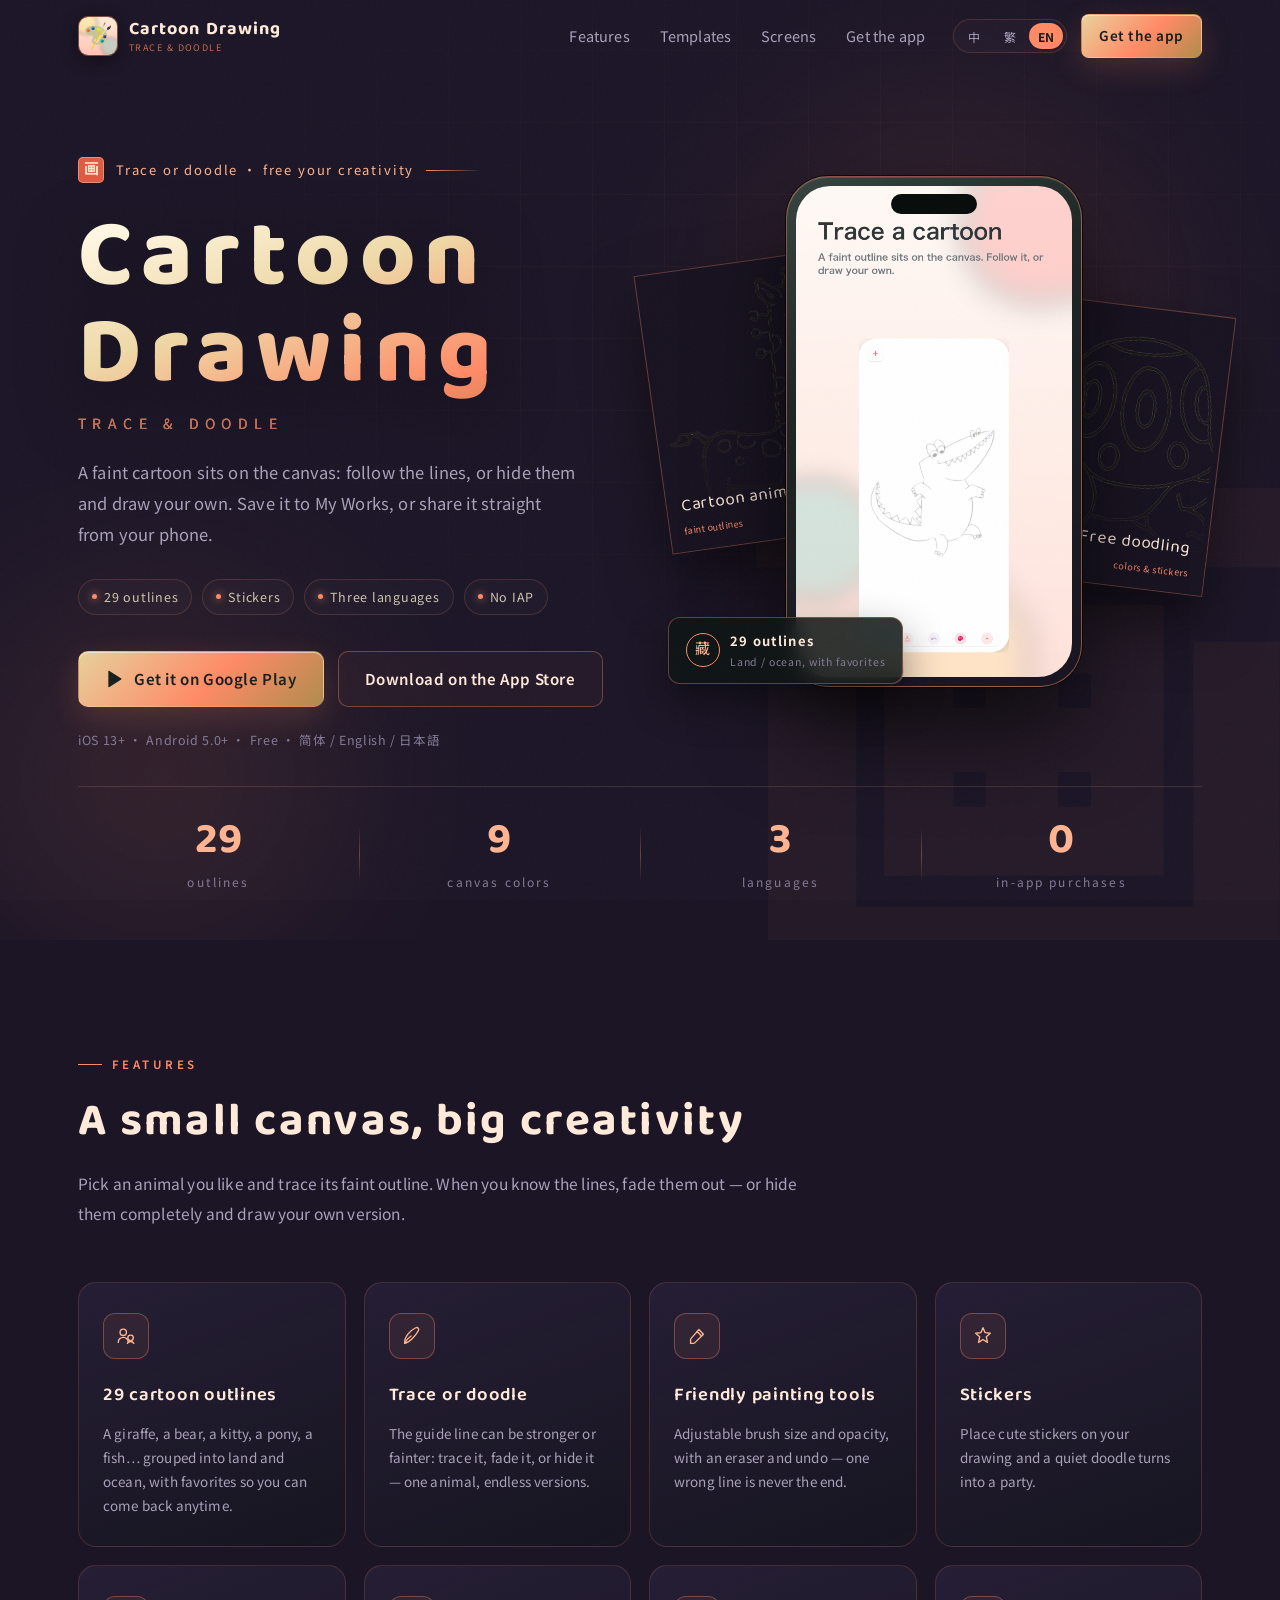
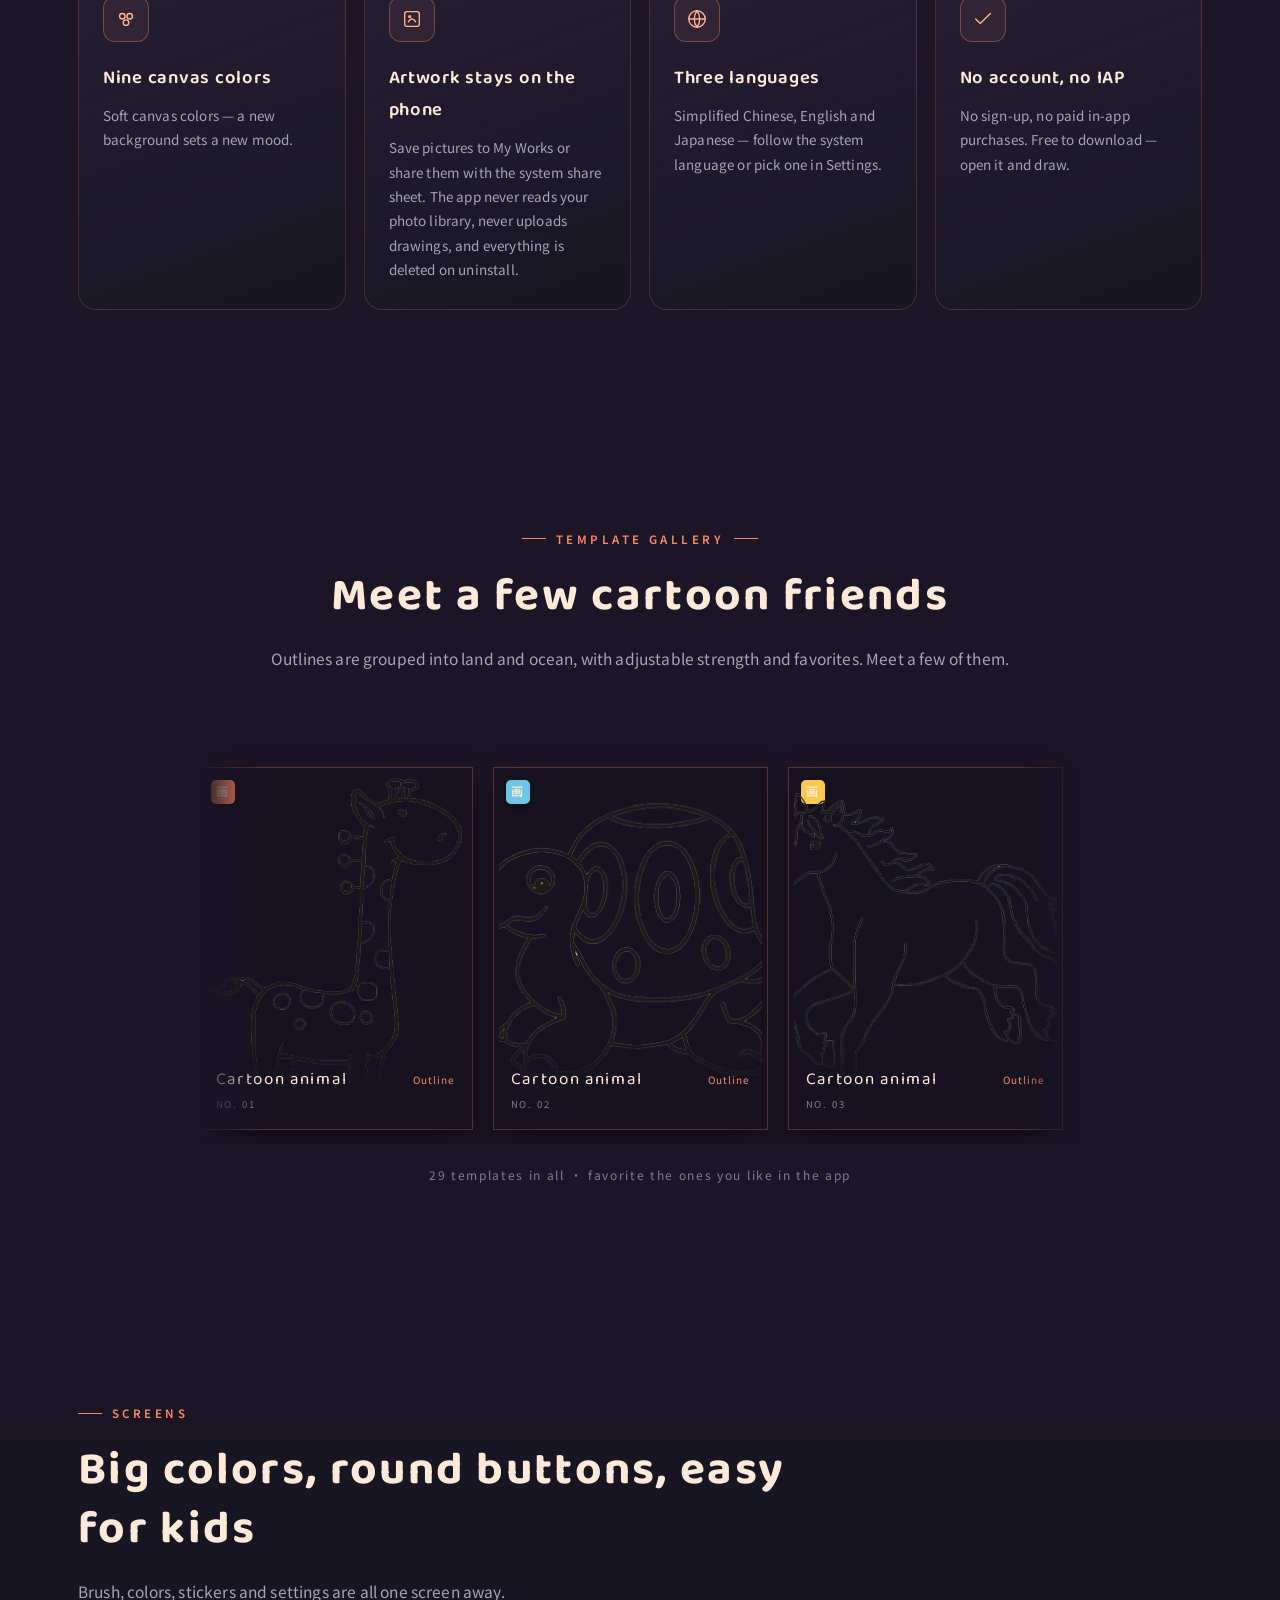
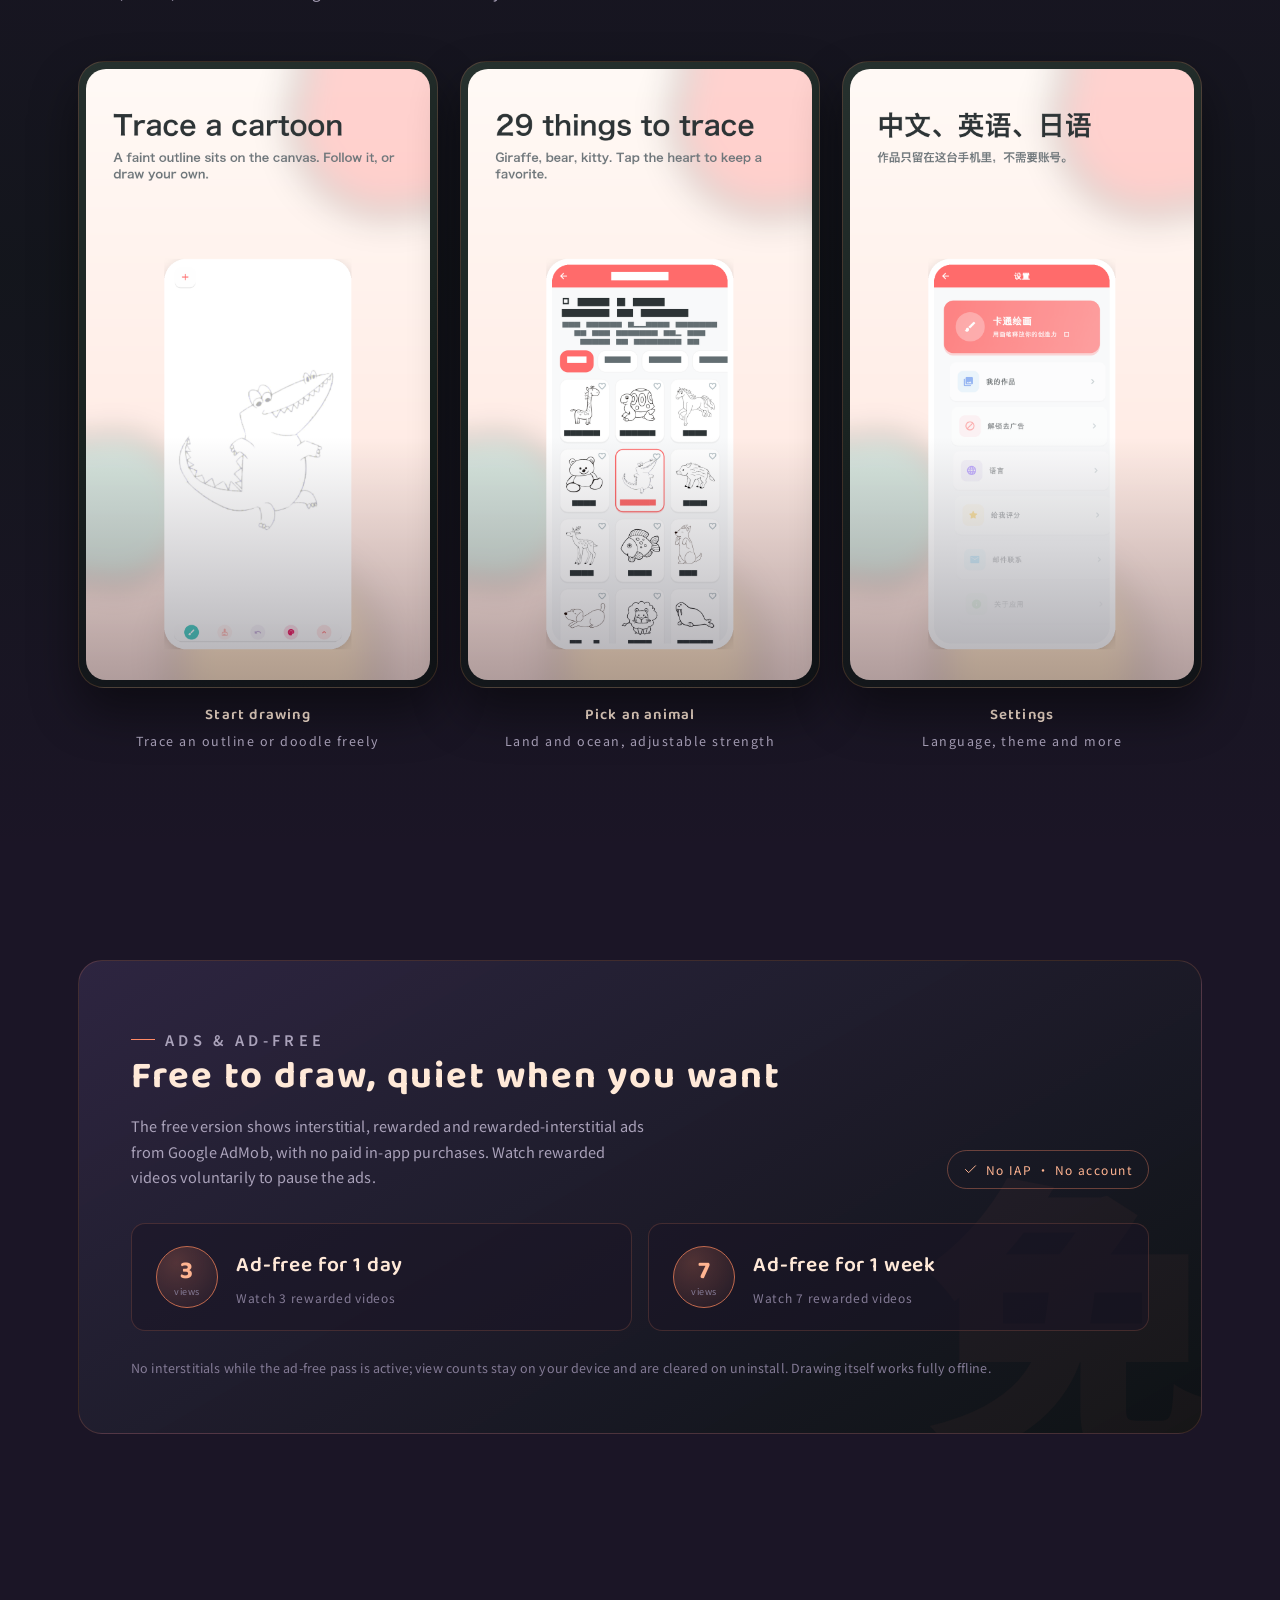
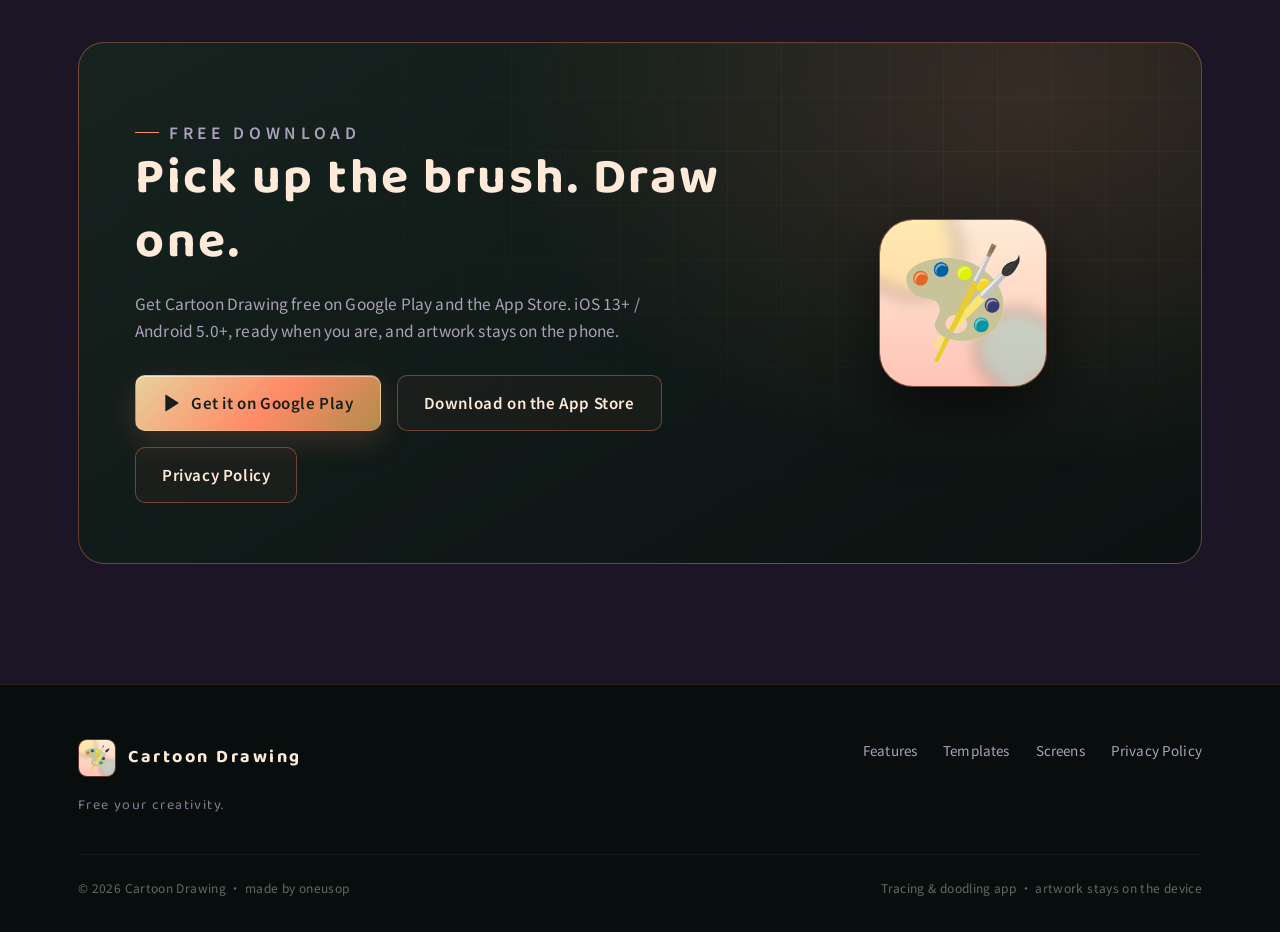
==== commit 230fcbf7: "fix: 首页不再展示邮箱和包名 Co-authored-by: Cursor <cursoragent@cursor.com>" ====
--- a/cartoon-draw/index.html
+++ b/cartoon-draw/index.html
@@ -37,7 +37,8 @@
 <link rel="preconnect" href="https://fonts.googleapis.com">
 <link rel="preconnect" href="https://fonts.gstatic.com" crossorigin>
 <link href="https://fonts.googleapis.com/css2?family=Baloo+2:wght@600;700;800&family=Noto+Sans+SC:wght@300;400;500;700;900&display=swap" rel="stylesheet">
-<link rel="stylesheet" href="styles.css">
+<link rel="stylesheet" href="../shared/site.css">
+    <link rel="stylesheet" href="styles.css">
 <script>
   (function () {
     var root = document.documentElement;
@@ -327,10 +328,6 @@
             <a class="btn btn-ghost" href="https://apps.apple.com/app/id6462798026" target="_blank" rel="noopener" data-i18n="appStoreCta">在 App Store 获取</a>
             <a class="btn btn-ghost" href="privacy.html" data-i18n="privacyLink">隐私政策</a>
           </div>
-          <p class="dl-meta">
-            <span data-i18n="dlMeta">包名 com.oneusop.painting1 · 联系</span>
-            <a href="mailto:oneusop@163.com">oneusop@163.com</a>
-          </p>
         </div>
         <div class="dl-art">
           <img src="assets/cartoon/icon.png" alt="卡通绘画应用图标" width="168" height="168" loading="lazy">
@@ -355,7 +352,6 @@
         <a href="#templates" data-i18n="navTemplates">线稿图鉴</a>
         <a href="#shots" data-i18n="navShots">界面</a>
         <a href="privacy.html" data-i18n="privacyLink">隐私政策</a>
-        <a href="mailto:oneusop@163.com" data-i18n="contact">联系我们</a>
       </nav>
     </div>
     <div class="footer-bottom">
@@ -365,6 +361,8 @@
   </div>
 </footer>
 
+<script src="../shared/jquery-3.7.1.min.js" defer></script>
+<script src="../shared/site.js" defer></script>
 <script src="app.js" defer></script>
 </body>
 </html>
--- a/shared/site.css
+++ b/shared/site.css
@@ -0,0 +1,1953 @@
+/* ==========================================================================
+   App landing sites — shared stylesheet
+   Colors come from theme tokens (--c-*) defined by each site's styles.css.
+   ========================================================================== */
+
+:root {
+  --bg: var(--c-bg);
+  --bg-soft: var(--c-bg-2);
+  --panel: var(--c-panel);
+  --panel-2: var(--c-panel-2);
+  --gold: var(--c-accent);
+  --gold-2: var(--c-accent-soft);
+  --gold-3: var(--c-accent-deep);
+  --cream: var(--c-cream);
+  --text: var(--c-paper);
+  --muted: var(--c-muted);
+  --faint: var(--c-muted-2);
+  --line: rgba(var(--c-accent-rgb), 0.18);
+  --line-strong: rgba(var(--c-accent-rgb), 0.36);
+  --red: var(--c-red);
+  --paper: var(--c-accent-faint);
+  --serif: "Noto Serif SC", "Songti SC", "STSong", "Noto Serif CJK SC", serif;
+  --sans: "Noto Sans SC", -apple-system, BlinkMacSystemFont, "PingFang SC",
+    "Hiragino Sans GB", "Microsoft YaHei", sans-serif;
+  --wrap: 1180px;
+  --radius: 18px;
+  --ease: cubic-bezier(0.22, 0.61, 0.36, 1);
+}
+
+*,
+*::before,
+*::after {
+  box-sizing: border-box;
+}
+
+html {
+  scroll-behavior: auto;
+  -webkit-text-size-adjust: 100%;
+}
+
+body {
+  margin: 0;
+  background: var(--bg);
+  color: var(--text);
+  font-family: var(--sans);
+  font-size: 16px;
+  line-height: 1.75;
+  letter-spacing: 0.01em;
+  overflow-x: hidden;
+  -webkit-font-smoothing: antialiased;
+}
+
+body::before {
+  content: "";
+  position: fixed;
+  inset: 0;
+  z-index: 1;
+  pointer-events: none;
+  opacity: 0.035;
+  background-image: url("data:image/svg+xml;utf8,<svg xmlns='http://www.w3.org/2000/svg' width='160' height='160'><filter id='n'><feTurbulence type='fractalNoise' baseFrequency='0.9' numOctaves='2'/></filter><rect width='160' height='160' filter='url(%23n)'/></svg>");
+}
+
+img {
+  max-width: 100%;
+  display: block;
+}
+
+a {
+  color: inherit;
+  text-decoration: none;
+}
+
+button {
+  font: inherit;
+  color: inherit;
+  background: none;
+  border: 0;
+  cursor: pointer;
+}
+
+::selection {
+  background: rgba(var(--c-accent-rgb), 0.35);
+  color: #fff;
+}
+
+:focus-visible {
+  outline: 2px solid var(--gold-2);
+  outline-offset: 3px;
+}
+
+.skip-link {
+  position: fixed;
+  top: -60px;
+  left: 16px;
+  z-index: 200;
+  padding: 10px 18px;
+  background: var(--gold);
+  color: var(--c-bg-alt);
+  border-radius: 8px;
+  font-weight: 700;
+  transition: top 0.2s;
+}
+
+.skip-link:focus {
+  top: 12px;
+}
+
+.wrap {
+  width: 100%;
+  max-width: var(--wrap);
+  margin: 0 auto;
+  padding: 0 28px;
+}
+
+/* ------------------------------ header ---------------------------------- */
+
+.site-header {
+  position: fixed;
+  top: 0;
+  left: 0;
+  right: 0;
+  z-index: 100;
+  border-bottom: 1px solid transparent;
+  transition: background 0.3s, border-color 0.3s, backdrop-filter 0.3s;
+}
+
+.site-header.is-scrolled {
+  background: rgba(var(--c-deep-rgb), 0.82);
+  backdrop-filter: blur(16px);
+  -webkit-backdrop-filter: blur(16px);
+  border-bottom-color: rgba(var(--c-accent-rgb), 0.14);
+}
+
+.header-inner {
+  display: flex;
+  align-items: center;
+  gap: 28px;
+  height: 72px;
+}
+
+.brand {
+  display: inline-flex;
+  align-items: center;
+  gap: 11px;
+  flex-shrink: 0;
+}
+
+.brand-icon {
+  width: 40px;
+  height: 40px;
+  border-radius: 10px;
+  border: 1px solid rgba(var(--c-accent-rgb), 0.45);
+  box-shadow: 0 4px 16px rgba(0, 0, 0, 0.4);
+}
+
+.brand-text {
+  display: flex;
+  flex-direction: column;
+  line-height: 1.15;
+}
+
+.brand-text strong {
+  font-family: var(--serif);
+  font-size: 18px;
+  font-weight: 700;
+  letter-spacing: 0.14em;
+  color: var(--cream);
+}
+
+.brand-text small {
+  font-size: 9px;
+  letter-spacing: 0.28em;
+  color: var(--gold-3);
+  margin-top: 3px;
+}
+
+.nav {
+  display: flex;
+  align-items: center;
+  gap: 30px;
+  margin-left: auto;
+  font-size: 14.5px;
+  color: var(--muted);
+}
+
+.nav a {
+  position: relative;
+  padding: 6px 0;
+  transition: color 0.2s;
+}
+
+.nav a::after {
+  content: "";
+  position: absolute;
+  left: 0;
+  right: 100%;
+  bottom: 0;
+  height: 1px;
+  background: var(--gold);
+  transition: right 0.3s var(--ease);
+}
+
+.nav a:hover {
+  color: var(--gold-2);
+}
+
+.nav a:hover::after {
+  right: 0;
+}
+
+.header-actions {
+  display: flex;
+  align-items: center;
+  gap: 14px;
+  flex-shrink: 0;
+}
+
+.lang {
+  display: inline-flex;
+  padding: 3px;
+  gap: 2px;
+  border: 1px solid var(--line);
+  border-radius: 999px;
+  background: rgba(255, 255, 255, 0.02);
+}
+
+.lang button {
+  min-width: 34px;
+  height: 26px;
+  padding: 0 7px;
+  border-radius: 999px;
+  font-size: 12px;
+  color: var(--muted);
+  transition: background 0.2s, color 0.2s;
+}
+
+.lang button.is-on {
+  background: var(--gold);
+  color: #121b19;
+  font-weight: 700;
+}
+
+.menu-btn {
+  display: none;
+  width: 40px;
+  height: 40px;
+  border: 1px solid var(--line);
+  border-radius: 10px;
+  padding: 10px;
+  flex-direction: column;
+  justify-content: center;
+  gap: 5px;
+}
+
+.menu-btn span {
+  display: block;
+  height: 1.5px;
+  background: var(--gold-2);
+  transition: transform 0.25s, opacity 0.25s;
+}
+
+.menu-btn[aria-expanded="true"] span:nth-child(1) {
+  transform: translateY(6.5px) rotate(45deg);
+}
+
+.menu-btn[aria-expanded="true"] span:nth-child(2) {
+  opacity: 0;
+}
+
+.menu-btn[aria-expanded="true"] span:nth-child(3) {
+  transform: translateY(-6.5px) rotate(-45deg);
+}
+
+/* ------------------------------- buttons -------------------------------- */
+
+.btn {
+  display: inline-flex;
+  align-items: center;
+  justify-content: center;
+  gap: 9px;
+  padding: 14px 26px;
+  border-radius: 10px;
+  font-weight: 600;
+  font-size: 15px;
+  letter-spacing: 0.04em;
+  border: 1px solid transparent;
+  transition: transform 0.25s var(--ease), box-shadow 0.25s, background 0.25s,
+    border-color 0.25s, color 0.25s;
+  cursor: pointer;
+  white-space: nowrap;
+}
+
+.btn-sm {
+  padding: 9px 17px;
+  font-size: 13.5px;
+  border-radius: 8px;
+}
+
+.btn-gold {
+  background: linear-gradient(135deg, #e8d19c 0%, var(--c-accent) 55%, #b08c4c 100%);
+  color: #171f1c;
+  box-shadow: 0 10px 30px rgba(var(--c-accent-rgb), 0.18),
+    inset 0 1px 0 rgba(255, 255, 255, 0.5);
+}
+
+.btn-gold:hover {
+  transform: translateY(-2px);
+  box-shadow: 0 16px 38px rgba(var(--c-accent-rgb), 0.32),
+    inset 0 1px 0 rgba(255, 255, 255, 0.55);
+}
+
+.btn-ghost {
+  border-color: var(--line-strong);
+  color: var(--cream);
+  background: rgba(var(--c-accent-rgb), 0.04);
+}
+
+.btn-ghost:hover {
+  border-color: var(--gold);
+  background: rgba(var(--c-accent-rgb), 0.1);
+  transform: translateY(-2px);
+}
+
+.play-btn svg {
+  width: 20px;
+  height: 20px;
+  flex-shrink: 0;
+}
+
+/* -------------------------------- hero ---------------------------------- */
+
+.hero {
+  position: relative;
+  padding: 152px 0 48px;
+  overflow: hidden;
+  isolation: isolate;
+}
+
+.hero-bg {
+  position: absolute;
+  inset: 0;
+  z-index: -1;
+  overflow: hidden;
+}
+
+.hero-bg .grid {
+  position: absolute;
+  inset: -10% -10% 0;
+  background-image: linear-gradient(rgba(var(--c-accent-rgb), 0.09) 1px, transparent 1px),
+    linear-gradient(90deg, rgba(var(--c-accent-rgb), 0.09) 1px, transparent 1px);
+  background-size: 72px 72px;
+  mask-image: radial-gradient(ellipse 70% 58% at 62% 38%, #000 10%, transparent 72%);
+  -webkit-mask-image: radial-gradient(ellipse 70% 58% at 62% 38%, #000 10%, transparent 72%);
+  opacity: 0.55;
+}
+
+.hero-bg .glow {
+  position: absolute;
+  border-radius: 50%;
+  filter: blur(90px);
+  opacity: 0.42;
+}
+
+.hero-bg .g1 {
+  width: 560px;
+  height: 560px;
+  right: 4%;
+  top: 4%;
+  background: radial-gradient(circle, rgba(var(--c-accent-rgb), 0.5), transparent 68%);
+}
+
+.hero-bg .g2 {
+  width: 520px;
+  height: 520px;
+  left: -8%;
+  bottom: -10%;
+  background: radial-gradient(circle, rgba(var(--c-glow-rgb), 0.38), transparent 70%);
+}
+
+.hero-bg .glyph {
+  position: absolute;
+  right: -3%;
+  bottom: -16%;
+  font-family: var(--serif);
+  font-weight: 900;
+  font-size: clamp(320px, 46vw, 720px);
+  line-height: 1;
+  color: rgba(var(--c-accent-rgb), 0.045);
+  user-select: none;
+}
+
+.hero-inner {
+  display: grid;
+  grid-template-columns: 1.02fr 0.98fr;
+  align-items: center;
+  gap: 30px;
+  min-height: 600px;
+}
+
+.eyebrow {
+  display: inline-flex;
+  align-items: center;
+  gap: 12px;
+  margin: 0 0 26px;
+  font-size: 13px;
+  letter-spacing: 0.22em;
+  color: var(--gold-2);
+}
+
+.eyebrow::after {
+  content: "";
+  width: 56px;
+  height: 1px;
+  background: linear-gradient(90deg, var(--gold), transparent);
+}
+
+.seal {
+  display: inline-grid;
+  place-items: center;
+  width: 26px;
+  height: 26px;
+  border-radius: 5px;
+  background: var(--red);
+  color: #f6e7c6;
+  font-family: var(--serif);
+  font-size: 15px;
+  font-weight: 700;
+  letter-spacing: 0;
+  box-shadow: inset 0 0 0 1px rgba(255, 240, 210, 0.35);
+}
+
+.hero-title {
+  margin: 0;
+  font-family: var(--serif);
+  font-weight: 900;
+  font-size: clamp(58px, 7.4vw, 104px);
+  line-height: 1.02;
+  letter-spacing: 0.09em;
+  background: linear-gradient(160deg, #fff7e2 8%, #efd9a7 38%, var(--c-accent) 72%, #9f7f45 100%);
+  -webkit-background-clip: text;
+  background-clip: text;
+  color: transparent;
+  filter: drop-shadow(0 14px 34px rgba(0, 0, 0, 0.4));
+}
+
+.hero-title em {
+  display: block;
+  margin-top: 14px;
+  font-family: var(--sans);
+  font-style: normal;
+  font-weight: 400;
+  font-size: clamp(11px, 1.1vw, 14px);
+  letter-spacing: 0.46em;
+  color: var(--gold-3);
+  -webkit-text-fill-color: var(--gold-3);
+  background: none;
+}
+
+.hero-lead {
+  max-width: 500px;
+  margin: 26px 0 0;
+  font-size: 16.5px;
+  color: var(--muted);
+  line-height: 1.9;
+}
+
+.hero-tags {
+  display: flex;
+  flex-wrap: wrap;
+  gap: 10px;
+  list-style: none;
+  padding: 0;
+  margin: 28px 0 0;
+}
+
+.hero-tags li {
+  display: inline-flex;
+  align-items: center;
+  gap: 7px;
+  padding: 6px 13px;
+  border: 1px solid var(--line);
+  border-radius: 999px;
+  font-size: 12.5px;
+  letter-spacing: 0.06em;
+  color: #cfc6b0;
+  background: rgba(255, 255, 255, 0.02);
+}
+
+.hero-tags li::before {
+  content: "";
+  width: 5px;
+  height: 5px;
+  border-radius: 50%;
+  background: var(--gold);
+  box-shadow: 0 0 8px var(--gold);
+}
+
+.hero-cta {
+  display: flex;
+  flex-wrap: wrap;
+  gap: 14px;
+  margin-top: 36px;
+}
+
+.hero-meta {
+  margin: 22px 0 0;
+  font-size: 12.5px;
+  letter-spacing: 0.05em;
+  color: var(--faint);
+}
+
+/* hero visual */
+
+.hero-art {
+  position: relative;
+  width: 100%;
+  max-width: 540px;
+  height: 672px;
+  margin-left: auto;
+}
+
+.phone {
+  position: absolute;
+  z-index: 3;
+  left: 50%;
+  top: 0;
+  width: 296px;
+  margin: 0;
+  transform: translateX(-50%);
+  padding: 9px;
+  border-radius: 42px;
+  background: linear-gradient(150deg, #37433f 0%, #1b2523 34%, var(--c-deep) 100%);
+  border: 1px solid rgba(var(--c-accent-rgb), 0.5);
+  box-shadow: 0 44px 90px rgba(0, 0, 0, 0.66),
+    0 0 0 1px rgba(0, 0, 0, 0.7),
+    inset 0 1px 0 rgba(255, 255, 255, 0.12);
+}
+
+.phone::after {
+  content: "";
+  position: absolute;
+  top: 17px;
+  left: 50%;
+  transform: translateX(-50%);
+  width: 86px;
+  height: 20px;
+  border-radius: 999px;
+  background: #070c0b;
+  z-index: 2;
+}
+
+.phone img {
+  width: 100%;
+  height: auto;
+  border-radius: 34px;
+  aspect-ratio: 1080 / 2330;
+  object-fit: cover;
+  object-position: top center;
+  background: #0d1514;
+}
+
+.hero-card {
+  position: absolute;
+  z-index: 2;
+  width: 214px;
+  margin: 0;
+  padding: 6px;
+  background: var(--c-deep);
+  border: 1px solid rgba(var(--c-accent-rgb), 0.34);
+  box-shadow: 0 30px 60px rgba(0, 0, 0, 0.55);
+  overflow: hidden;
+}
+
+.hero-card img {
+  width: 100%;
+  aspect-ratio: 3 / 4;
+  object-fit: cover;
+  filter: saturate(0.92) brightness(0.88);
+}
+
+.hero-card figcaption {
+  position: absolute;
+  left: 0;
+  right: 0;
+  bottom: 0;
+  padding: 34px 14px 12px;
+  font-family: var(--serif);
+  font-size: 19px;
+  letter-spacing: 0.16em;
+  color: var(--cream);
+  background: linear-gradient(transparent, rgba(var(--c-bg-rgb), 0.94) 62%);
+}
+
+.hero-card figcaption small {
+  display: block;
+  margin-top: 2px;
+  font-family: var(--sans);
+  font-size: 10px;
+  letter-spacing: 0.2em;
+  color: var(--gold);
+}
+
+.hc-left {
+  left: -14px;
+  top: 84px;
+  transform: rotate(-8deg);
+}
+
+.hc-right {
+  right: -18px;
+  top: 128px;
+  transform: rotate(7deg);
+}
+
+.hc-right figcaption {
+  text-align: right;
+  padding-right: 16px;
+}
+
+.hero-chip {
+  position: absolute;
+  z-index: 4;
+  left: 2px;
+  bottom: 44px;
+  display: flex;
+  align-items: center;
+  gap: 10px;
+  padding: 12px 17px;
+  border-radius: 12px;
+  border: 1px solid var(--line-strong);
+  background: rgba(13, 20, 19, 0.86);
+  backdrop-filter: blur(10px);
+  box-shadow: 0 18px 40px rgba(0, 0, 0, 0.45);
+}
+
+.hero-chip .chip-seal {
+  display: grid;
+  place-items: center;
+  width: 34px;
+  height: 34px;
+  border-radius: 50%;
+  border: 1px solid var(--gold);
+  font-family: var(--serif);
+  font-size: 15px;
+  color: var(--gold-2);
+}
+
+.hero-chip b {
+  display: block;
+  font-size: 13px;
+  letter-spacing: 0.1em;
+  color: var(--cream);
+}
+
+.hero-chip span {
+  font-size: 10.5px;
+  letter-spacing: 0.08em;
+  color: var(--faint);
+}
+
+/* stats */
+
+.hero-stats {
+  display: grid;
+  grid-template-columns: repeat(4, 1fr);
+  gap: 0;
+  margin-top: 34px;
+  padding-top: 30px;
+  border-top: 1px solid var(--line);
+}
+
+.stat {
+  position: relative;
+  padding: 0 24px;
+  text-align: center;
+}
+
+.stat + .stat::before {
+  content: "";
+  position: absolute;
+  left: 0;
+  top: 12%;
+  height: 76%;
+  width: 1px;
+  background: linear-gradient(transparent, var(--line-strong), transparent);
+}
+
+.stat b {
+  display: block;
+  font-family: var(--serif);
+  font-size: clamp(30px, 3.4vw, 44px);
+  font-weight: 700;
+  line-height: 1.1;
+  color: var(--gold-2);
+}
+
+.stat span {
+  display: block;
+  margin-top: 6px;
+  font-size: 12px;
+  letter-spacing: 0.18em;
+  color: var(--faint);
+}
+
+/* ------------------------------ sections -------------------------------- */
+
+.section {
+  position: relative;
+  padding: 104px 0;
+  scroll-margin-top: 84px;
+}
+
+.section-head {
+  max-width: 760px;
+  margin-bottom: 54px;
+}
+
+.section-head.center {
+  margin-left: auto;
+  margin-right: auto;
+  text-align: center;
+}
+
+.kicker {
+  display: inline-flex;
+  align-items: center;
+  gap: 10px;
+  margin: 0 0 18px;
+  font-size: 11.5px;
+  font-weight: 600;
+  letter-spacing: 0.3em;
+  text-transform: uppercase;
+  color: var(--gold);
+}
+
+.kicker::before {
+  content: "";
+  width: 24px;
+  height: 1px;
+  background: var(--gold);
+}
+
+.section-head.center .kicker::after {
+  content: "";
+  width: 24px;
+  height: 1px;
+  background: var(--gold);
+}
+
+.section h2 {
+  margin: 0;
+  font-family: var(--serif);
+  font-weight: 700;
+  font-size: clamp(30px, 3.8vw, 46px);
+  line-height: 1.28;
+  letter-spacing: 0.05em;
+  color: var(--cream);
+}
+
+.section-lead {
+  margin: 18px 0 0;
+  color: var(--muted);
+  font-size: 15.5px;
+  line-height: 1.9;
+}
+
+/* ------------------------------- features -------------------------------- */
+
+.feature-grid {
+  display: grid;
+  grid-template-columns: repeat(4, 1fr);
+  gap: 18px;
+}
+
+.feature {
+  position: relative;
+  padding: 30px 24px 28px;
+  border: 1px solid var(--line);
+  border-radius: var(--radius);
+  background: linear-gradient(160deg, rgba(var(--c-panel-3-rgb), 0.5), rgba(14, 23, 21, 0.28));
+  overflow: hidden;
+  transition: transform 0.35s var(--ease), border-color 0.35s, background 0.35s;
+}
+
+.feature::after {
+  content: "";
+  position: absolute;
+  inset: auto -30% -60% auto;
+  width: 150px;
+  height: 150px;
+  border-radius: 50%;
+  background: radial-gradient(circle, rgba(var(--c-accent-rgb), 0.16), transparent 70%);
+  opacity: 0;
+  transition: opacity 0.4s;
+}
+
+.feature:hover {
+  transform: translateY(-5px);
+  border-color: var(--line-strong);
+  background: linear-gradient(160deg, rgba(var(--c-panel-rgb), 0.66), rgba(14, 23, 21, 0.4));
+}
+
+.feature:hover::after {
+  opacity: 1;
+}
+
+.feature .ico {
+  display: grid;
+  place-items: center;
+  width: 46px;
+  height: 46px;
+  border-radius: 12px;
+  border: 1px solid var(--line-strong);
+  background: rgba(var(--c-accent-rgb), 0.07);
+  color: var(--gold-2);
+  margin-bottom: 20px;
+}
+
+.feature .ico svg {
+  width: 22px;
+  height: 22px;
+  stroke: currentColor;
+  fill: none;
+  stroke-width: 1.5;
+  stroke-linecap: round;
+  stroke-linejoin: round;
+}
+
+.feature h3 {
+  margin: 0 0 9px;
+  font-family: var(--serif);
+  font-size: 18.5px;
+  font-weight: 600;
+  letter-spacing: 0.04em;
+  color: var(--cream);
+}
+
+.feature p {
+  margin: 0;
+  font-size: 13.5px;
+  line-height: 1.8;
+  color: var(--muted);
+}
+
+/* ------------------------------- factions -------------------------------- */
+
+.factions {
+  background: linear-gradient(180deg, transparent, rgba(var(--c-bg-2-rgb), 0.6) 18%, rgba(var(--c-bg-2-rgb), 0.6) 82%, transparent);
+}
+
+.faction-grid {
+  display: grid;
+  grid-template-columns: repeat(3, 1fr);
+  gap: 20px;
+}
+
+.faction-card {
+  --fc: var(--c-accent);
+  position: relative;
+  padding: 28px 26px 24px;
+  border: 1px solid var(--line);
+  border-radius: var(--radius);
+  background: linear-gradient(165deg, rgba(22, 34, 31, 0.9), rgba(11, 18, 17, 0.9));
+  overflow: hidden;
+  transition: transform 0.35s var(--ease), border-color 0.35s, box-shadow 0.35s;
+}
+
+.faction-card::before {
+  content: "";
+  position: absolute;
+  top: 0;
+  left: 0;
+  right: 0;
+  height: 2px;
+  background: linear-gradient(90deg, transparent, var(--fc), transparent);
+  opacity: 0.85;
+}
+
+.faction-card::after {
+  content: "";
+  position: absolute;
+  top: -60px;
+  right: -60px;
+  width: 180px;
+  height: 180px;
+  border-radius: 50%;
+  background: radial-gradient(circle, color-mix(in srgb, var(--fc) 24%, transparent), transparent 68%);
+  opacity: 0.55;
+  transition: opacity 0.35s, transform 0.35s;
+}
+
+.faction-card:hover {
+  transform: translateY(-5px);
+  border-color: color-mix(in srgb, var(--fc) 45%, transparent);
+  box-shadow: 0 24px 50px rgba(0, 0, 0, 0.4);
+}
+
+.faction-card:hover::after {
+  opacity: 0.9;
+  transform: scale(1.1);
+}
+
+.f-top {
+  display: flex;
+  align-items: center;
+  gap: 14px;
+  margin-bottom: 16px;
+}
+
+.f-seal {
+  display: grid;
+  place-items: center;
+  width: 52px;
+  height: 52px;
+  border-radius: 12px;
+  flex-shrink: 0;
+  background: color-mix(in srgb, var(--fc) 16%, transparent);
+  border: 1px solid color-mix(in srgb, var(--fc) 60%, transparent);
+  color: var(--fc);
+  font-family: var(--serif);
+  font-size: 27px;
+  font-weight: 700;
+  box-shadow: inset 0 0 18px color-mix(in srgb, var(--fc) 18%, transparent);
+}
+
+.faction-card h3 {
+  margin: 0;
+  font-family: var(--serif);
+  font-size: 24px;
+  font-weight: 700;
+  letter-spacing: 0.1em;
+  color: var(--cream);
+}
+
+.f-leader {
+  margin: 3px 0 0;
+  font-size: 12px;
+  letter-spacing: 0.12em;
+  color: var(--faint);
+}
+
+.f-leader b {
+  color: var(--fc);
+  font-weight: 600;
+}
+
+.f-motto {
+  margin: 0 0 18px;
+  padding-bottom: 16px;
+  border-bottom: 1px dashed rgba(var(--c-accent-rgb), 0.16);
+  font-family: var(--serif);
+  font-size: 14px;
+  letter-spacing: 0.08em;
+  color: #cfc3a8;
+}
+
+.f-roster {
+  display: grid;
+  grid-template-columns: 1fr 1fr;
+  gap: 10px 16px;
+  margin: 0;
+}
+
+.f-roster div {
+  min-width: 0;
+}
+
+.f-roster dt {
+  font-size: 10px;
+  letter-spacing: 0.18em;
+  color: var(--faint);
+}
+
+.f-roster dd {
+  margin: 2px 0 0;
+  font-size: 13.5px;
+  letter-spacing: 0.04em;
+  color: #ded4bd;
+  white-space: nowrap;
+  overflow: hidden;
+  text-overflow: ellipsis;
+}
+
+/* -------------------------------- heroes -------------------------------- */
+
+.heroes {
+  padding-bottom: 90px;
+  overflow: hidden;
+}
+
+.marquee {
+  position: relative;
+  display: flex;
+  width: max-content;
+  margin-top: 26px;
+
+}
+
+.marquee-wrap {
+  position: relative;
+  overflow: hidden;
+  padding: 14px 0;
+  mask-image: linear-gradient(90deg, transparent, #000 7%, #000 93%, transparent);
+  -webkit-mask-image: linear-gradient(90deg, transparent, #000 7%, #000 93%, transparent);
+}
+
+.marquee-group {
+  display: flex;
+  gap: 20px;
+  padding-right: 20px;
+}
+
+.hero-card-item {
+  position: relative;
+  width: 196px;
+  flex-shrink: 0;
+  padding: 5px;
+  border: 1px solid rgba(var(--c-accent-rgb), 0.28);
+  background: var(--c-deep);
+  box-shadow: 0 16px 34px rgba(0, 0, 0, 0.4);
+  transition: border-color 0.3s, transform 0.3s;
+}
+
+.hero-card-item:hover {
+  border-color: var(--gold);
+}
+
+.hero-card-item img {
+  width: 100%;
+  aspect-ratio: 3 / 4;
+  object-fit: cover;
+  filter: saturate(0.9);
+  transition: filter 0.3s;
+}
+
+.hero-card-item:hover img {
+  filter: saturate(1.05) brightness(1.04);
+}
+
+.hero-card-item .hc-info {
+  position: absolute;
+  left: 5px;
+  right: 5px;
+  bottom: 5px;
+  padding: 30px 12px 11px;
+  background: linear-gradient(transparent, rgba(var(--c-bg-rgb), 0.95) 60%);
+}
+
+.hero-card-item .hc-name {
+  display: flex;
+  align-items: baseline;
+  justify-content: space-between;
+  gap: 6px;
+  font-family: var(--serif);
+  font-size: 17px;
+  letter-spacing: 0.1em;
+  color: var(--cream);
+}
+
+.hero-card-item .hc-role {
+  font-family: var(--sans);
+  font-size: 10px;
+  letter-spacing: 0.1em;
+  color: var(--gold);
+}
+
+.hero-card-item .hc-en {
+  display: block;
+  margin-top: 1px;
+  font-size: 9.5px;
+  letter-spacing: 0.2em;
+  color: var(--faint);
+}
+
+.hero-card-item .hc-tag {
+  position: absolute;
+  top: 12px;
+  left: 12px;
+  display: grid;
+  place-items: center;
+  width: 24px;
+  height: 24px;
+  border-radius: 5px;
+  background: var(--fc, var(--c-red));
+  color: #f8ecd2;
+  font-family: var(--serif);
+  font-size: 12px;
+  font-weight: 700;
+  box-shadow: 0 3px 10px rgba(0, 0, 0, 0.45);
+}
+
+.heroes-note {
+  margin: 20px 0 0;
+  text-align: center;
+  font-size: 12px;
+  letter-spacing: 0.14em;
+  color: var(--faint);
+}
+
+/* ------------------------------ screenshots ------------------------------ */
+
+.shots {
+  background: linear-gradient(180deg, transparent, rgba(13, 22, 20, 0.55), transparent);
+}
+
+.shot-grid {
+  display: grid;
+  grid-template-columns: repeat(4, 1fr);
+  gap: 22px;
+}
+
+.shot {
+  margin: 0;
+}
+
+.shot-frame {
+  position: relative;
+  padding: 7px;
+  border-radius: 26px;
+  border: 1px solid var(--line);
+  background: linear-gradient(160deg, #26312e, #0d1413);
+  box-shadow: 0 24px 48px rgba(0, 0, 0, 0.45);
+  overflow: hidden;
+  transition: transform 0.4s var(--ease), border-color 0.4s;
+}
+
+.shot-frame::after {
+  content: "";
+  position: absolute;
+  inset: 0;
+  border-radius: 26px;
+  background: linear-gradient(transparent 60%, rgba(var(--c-bg-rgb), 0.35));
+  pointer-events: none;
+}
+
+.shot:hover .shot-frame {
+  transform: translateY(-6px);
+  border-color: var(--line-strong);
+}
+
+.shot img {
+  width: 100%;
+  border-radius: 20px;
+  aspect-ratio: 1080 / 2330;
+  object-fit: cover;
+  object-position: top center;
+}
+
+.shot figcaption {
+  margin-top: 14px;
+  text-align: center;
+  font-size: 12.5px;
+  letter-spacing: 0.12em;
+  color: var(--muted);
+}
+
+.shot figcaption b {
+  display: block;
+  font-family: var(--serif);
+  font-size: 15px;
+  font-weight: 600;
+  letter-spacing: 0.08em;
+  color: var(--cream);
+  margin-bottom: 2px;
+}
+
+.laptop-shot {
+  margin: 34px 0 0;
+}
+
+.laptop-frame {
+  position: relative;
+  padding: 10px;
+  border-radius: 14px;
+  border: 1px solid var(--line-strong);
+  background: linear-gradient(150deg, #303c38, #111917);
+  box-shadow: 0 34px 70px rgba(0, 0, 0, 0.5);
+}
+
+.laptop-frame img {
+  width: 100%;
+  border-radius: 6px;
+}
+
+.laptop-shot figcaption {
+  margin-top: 14px;
+  text-align: center;
+  font-size: 13px;
+  color: var(--faint);
+  letter-spacing: 0.06em;
+}
+
+/* ---------------------------------- ads ---------------------------------- */
+
+.ads-panel {
+  position: relative;
+  padding: 54px 52px;
+  border: 1px solid var(--line);
+  border-radius: 24px;
+  background: linear-gradient(150deg, rgba(var(--c-panel-2-rgb), 0.72), rgba(11, 18, 17, 0.82));
+  overflow: hidden;
+}
+
+.ads-panel::before {
+  content: "免";
+  position: absolute;
+  right: -20px;
+  bottom: -70px;
+  font-family: var(--serif);
+  font-size: 300px;
+  font-weight: 900;
+  line-height: 1;
+  color: rgba(var(--c-accent-rgb), 0.04);
+  pointer-events: none;
+}
+
+.ads-head {
+  display: flex;
+  align-items: flex-end;
+  justify-content: space-between;
+  flex-wrap: wrap;
+  gap: 22px;
+  margin-bottom: 34px;
+}
+
+.ads-head h2 {
+  font-size: clamp(26px, 3.2vw, 38px);
+}
+
+.ads-head p {
+  max-width: 520px;
+  margin: 12px 0 0;
+  color: var(--muted);
+  font-size: 14.5px;
+}
+
+.no-iap {
+  display: inline-flex;
+  align-items: center;
+  gap: 8px;
+  padding: 8px 15px;
+  border: 1px solid var(--line-strong);
+  border-radius: 999px;
+  font-size: 12px;
+  letter-spacing: 0.12em;
+  color: var(--gold-2);
+  white-space: nowrap;
+}
+
+.no-iap svg {
+  width: 15px;
+  height: 15px;
+  stroke: currentColor;
+  fill: none;
+  stroke-width: 1.6;
+  stroke-linecap: round;
+  stroke-linejoin: round;
+}
+
+.tier-grid {
+  display: grid;
+  grid-template-columns: repeat(3, 1fr);
+  gap: 16px;
+  position: relative;
+  z-index: 1;
+}
+
+.tier {
+  display: flex;
+  align-items: center;
+  gap: 18px;
+  padding: 22px 24px;
+  border: 1px solid var(--line);
+  border-radius: 14px;
+  background: rgba(var(--c-deep-rgb), 0.55);
+}
+
+.tier-seal {
+  display: flex;
+  flex-direction: column;
+  align-items: center;
+  justify-content: center;
+  width: 62px;
+  height: 62px;
+  flex-shrink: 0;
+  border-radius: 50%;
+  border: 1px solid var(--gold-3);
+  background: radial-gradient(circle at 32% 26%, rgba(var(--c-accent-rgb), 0.24), rgba(var(--c-accent-rgb), 0.03));
+  color: var(--gold-2);
+  line-height: 1;
+}
+
+.tier-seal .tier-num {
+  font-family: var(--serif);
+  font-size: 25px;
+  font-weight: 700;
+  line-height: 1;
+}
+
+.tier-seal small {
+  margin-top: 3px;
+  font-family: var(--sans);
+  font-size: 9px;
+  font-weight: 400;
+  letter-spacing: 0.06em;
+  color: var(--faint);
+}
+
+.tier b {
+  display: block;
+  font-family: var(--serif);
+  font-size: 21px;
+  font-weight: 600;
+  color: var(--cream);
+  letter-spacing: 0.04em;
+}
+
+.tier > div > span {
+  display: block;
+  margin-top: 3px;
+  font-size: 12px;
+  color: var(--faint);
+  letter-spacing: 0.06em;
+}
+
+.ads-note {
+  position: relative;
+  z-index: 1;
+  margin: 26px 0 0;
+  font-size: 12.5px;
+  color: var(--faint);
+}
+
+/* ------------------------------- download -------------------------------- */
+
+.download {
+  padding-bottom: 120px;
+}
+
+.download-panel {
+  position: relative;
+  display: grid;
+  grid-template-columns: 1.25fr 0.75fr;
+  align-items: center;
+  gap: 40px;
+  padding: 60px 56px;
+  border: 1px solid var(--line-strong);
+  border-radius: 26px;
+  overflow: hidden;
+  background: radial-gradient(ellipse 80% 120% at 85% 10%, rgba(var(--c-accent-rgb), 0.16), transparent 60%),
+    linear-gradient(150deg, #16231f, #0b1211);
+}
+
+.download-panel::before {
+  content: "";
+  position: absolute;
+  inset: 0;
+  background-image: linear-gradient(rgba(var(--c-accent-rgb), 0.06) 1px, transparent 1px),
+    linear-gradient(90deg, rgba(var(--c-accent-rgb), 0.06) 1px, transparent 1px);
+  background-size: 54px 54px;
+  mask-image: radial-gradient(ellipse at 80% 20%, #000, transparent 70%);
+  -webkit-mask-image: radial-gradient(ellipse at 80% 20%, #000, transparent 70%);
+  pointer-events: none;
+}
+
+.dl-copy {
+  position: relative;
+  z-index: 1;
+}
+
+.dl-copy h2 {
+  font-size: clamp(32px, 4vw, 50px);
+}
+
+.dl-copy p {
+  max-width: 520px;
+  margin: 16px 0 0;
+  color: var(--muted);
+  font-size: 15.5px;
+}
+
+.dl-actions {
+  display: flex;
+  align-items: center;
+  flex-wrap: wrap;
+  gap: 16px;
+  margin-top: 30px;
+}
+
+.dl-meta {
+  margin: 20px 0 0;
+  font-size: 12.5px;
+  color: var(--faint);
+  letter-spacing: 0.04em;
+}
+
+.dl-meta a {
+  color: var(--gold);
+  border-bottom: 1px solid transparent;
+  transition: border-color 0.2s;
+}
+
+.dl-meta a:hover {
+  border-bottom-color: var(--gold);
+}
+
+.dl-art {
+  position: relative;
+  z-index: 1;
+  display: grid;
+  place-items: center;
+}
+
+.dl-art img {
+  width: 168px;
+  height: 168px;
+  border-radius: 34px;
+  border: 1px solid rgba(var(--c-accent-rgb), 0.45);
+  box-shadow: 0 28px 60px rgba(0, 0, 0, 0.55);
+}
+
+/* -------------------------------- footer --------------------------------- */
+
+.site-footer {
+  border-top: 1px solid rgba(var(--c-accent-rgb), 0.14);
+  background: #080e0d;
+  padding: 54px 0 34px;
+}
+
+.footer-top {
+  display: grid;
+  grid-template-columns: 1.4fr 1fr;
+  gap: 40px;
+  padding-bottom: 36px;
+}
+
+.footer-brand {
+  display: flex;
+  align-items: center;
+  gap: 12px;
+  margin-bottom: 16px;
+}
+
+.footer-brand img {
+  width: 38px;
+  height: 38px;
+  border-radius: 9px;
+  border: 1px solid rgba(var(--c-accent-rgb), 0.35);
+}
+
+.footer-brand strong {
+  font-family: var(--serif);
+  font-size: 18px;
+  letter-spacing: 0.14em;
+  color: var(--cream);
+}
+
+.footer-tagline {
+  max-width: 340px;
+  margin: 0;
+  font-family: var(--serif);
+  font-size: 14px;
+  letter-spacing: 0.1em;
+  color: var(--faint);
+}
+
+.footer-links {
+  display: flex;
+  flex-wrap: wrap;
+  gap: 12px 26px;
+  align-content: start;
+  justify-content: flex-end;
+  font-size: 13.5px;
+  color: var(--muted);
+}
+
+.footer-links a {
+  transition: color 0.2s;
+}
+
+.footer-links a:hover {
+  color: var(--gold-2);
+}
+
+.footer-bottom {
+  display: flex;
+  flex-wrap: wrap;
+  justify-content: space-between;
+  gap: 12px;
+  padding-top: 22px;
+  border-top: 1px solid rgba(255, 255, 255, 0.05);
+  font-size: 12px;
+  color: #5f6c67;
+  letter-spacing: 0.03em;
+}
+
+.footer-bottom a {
+  color: #8b7a56;
+}
+
+/* -------------------------------- reveal --------------------------------- */
+
+/* 已移除滚动浮现动画：内容始终直接可见 */
+.reveal {
+  opacity: 1;
+  transform: none;
+}
+
+/* ------------------------------- privacy --------------------------------- */
+
+.policy-hero {
+  padding: 140px 0 40px;
+  border-bottom: 1px solid rgba(var(--c-accent-rgb), 0.14);
+  background: radial-gradient(ellipse 70% 100% at 50% 0%, rgba(var(--c-accent-rgb), 0.1), transparent 70%);
+}
+
+.policy-hero h1 {
+  margin: 0;
+  font-family: var(--serif);
+  font-size: clamp(32px, 4.4vw, 50px);
+  letter-spacing: 0.08em;
+  color: var(--cream);
+}
+
+.policy-hero .meta {
+  margin: 14px 0 0;
+  font-size: 12.5px;
+  color: var(--faint);
+  letter-spacing: 0.04em;
+}
+
+.policy-wrap {
+  max-width: 840px;
+  margin: 0 auto;
+  padding: 56px 28px 100px;
+}
+
+.policy {
+  font-size: 15px;
+  color: #cfc9bb;
+}
+
+.policy h2 {
+  margin: 46px 0 12px;
+  font-family: var(--serif);
+  font-size: 21px;
+  font-weight: 600;
+  letter-spacing: 0.05em;
+  color: var(--gold-2);
+}
+
+.policy h3 {
+  margin: 24px 0 6px;
+  font-size: 15.5px;
+  color: var(--cream);
+}
+
+.policy p {
+  margin: 10px 0;
+  line-height: 1.9;
+}
+
+.policy ul {
+  margin: 10px 0;
+  padding-left: 20px;
+  line-height: 1.9;
+}
+
+.policy li {
+  margin: 5px 0;
+}
+
+.policy b {
+  color: var(--cream);
+  font-weight: 600;
+}
+
+.policy code {
+  padding: 1px 6px;
+  border-radius: 4px;
+  background: rgba(var(--c-accent-rgb), 0.1);
+  color: var(--gold-2);
+  font-size: 13px;
+}
+
+.policy a {
+  color: var(--gold);
+  border-bottom: 1px solid rgba(var(--c-accent-rgb), 0.35);
+}
+
+.policy a:hover {
+  border-bottom-color: var(--gold-2);
+}
+
+.policy hr {
+  margin: 46px 0;
+  border: 0;
+  border-top: 1px solid rgba(var(--c-accent-rgb), 0.16);
+}
+
+[data-lang-block] {
+  display: none;
+}
+
+html[lang="zh-Hans"] [data-lang-block="zh"],
+html[lang="zh-CN"] [data-lang-block="zh"],
+html[lang="zh-Hant"] [data-lang-block="zh-Hant"],
+html[lang="en"] [data-lang-block="en"] {
+  display: block;
+}
+
+/* 双语对照隐藏逻辑（英雄卡片等） */
+[data-lang-only] {
+  display: none;
+}
+
+html[lang="en"] [data-lang-only="en"],
+html[lang="zh-Hans"] [data-lang-only="zh"],
+html[lang="zh-CN"] [data-lang-only="zh"] {
+  display: block;
+}
+
+html[lang="en"] .brand-text strong {
+  letter-spacing: 0.06em;
+}
+
+html[lang="en"] .brand-text small {
+  letter-spacing: 0.16em;
+}
+
+html[lang="en"] .eyebrow {
+  letter-spacing: 0.14em;
+}
+
+html[lang="en"] .hero-card figcaption {
+  font-size: 17px;
+  letter-spacing: 0.06em;
+}
+
+html[lang="en"] .hero-card figcaption small {
+  font-size: 9px;
+  letter-spacing: 0.06em;
+}
+
+/* ------------------------------ responsive ------------------------------- */
+
+@media (max-width: 1120px) {
+  .feature-grid {
+    grid-template-columns: repeat(2, 1fr);
+  }
+
+  .hero-art {
+    max-width: 470px;
+    height: 620px;
+  }
+
+  .hero-card {
+    width: 186px;
+  }
+
+  .phone {
+    width: 272px;
+  }
+}
+
+@media (max-width: 960px) {
+  .nav {
+    gap: 22px;
+    font-size: 13.5px;
+  }
+
+  .header-actions .btn-gold {
+    display: none;
+  }
+
+  .hero {
+    padding-top: 128px;
+  }
+
+  .hero-inner {
+    grid-template-columns: minmax(0, 1fr);
+    gap: 46px;
+    min-height: 0;
+  }
+
+  .hero-copy {
+    max-width: 620px;
+    min-width: 0;
+  }
+
+  .hero-art {
+    margin: 0 auto;
+    height: 640px;
+    max-width: 500px;
+  }
+
+  .hero-lead {
+    max-width: 560px;
+  }
+
+  .faction-grid {
+    grid-template-columns: repeat(2, 1fr);
+  }
+
+  .shot-grid {
+    grid-template-columns: repeat(2, 1fr);
+    gap: 26px;
+  }
+
+  .download-panel {
+    grid-template-columns: 1fr;
+    padding: 48px 40px;
+  }
+
+  .dl-art {
+    order: -1;
+    justify-items: start;
+  }
+
+  .dl-art img {
+    width: 104px;
+    height: 104px;
+    border-radius: 24px;
+  }
+
+  .ads-panel {
+    padding: 40px 34px;
+  }
+
+  .tier-grid {
+    grid-template-columns: 1fr;
+  }
+
+  .footer-top {
+    grid-template-columns: 1fr;
+    gap: 28px;
+  }
+
+  .footer-links {
+    justify-content: flex-start;
+  }
+}
+
+@media (max-width: 880px) {
+  .menu-btn {
+    display: flex;
+  }
+
+  .nav {
+    position: fixed;
+    top: 72px;
+    left: 0;
+    right: 0;
+    flex-direction: column;
+    align-items: stretch;
+    gap: 0;
+    padding: 10px 28px 26px;
+    background: rgba(var(--c-deep-rgb), 0.97);
+    backdrop-filter: blur(18px);
+    border-bottom: 1px solid var(--line);
+    transform: translateY(-12px);
+    opacity: 0;
+    visibility: hidden;
+    transition: opacity 0.25s, transform 0.25s, visibility 0.25s;
+    font-size: 16px;
+  }
+
+  .nav.is-open {
+    opacity: 1;
+    visibility: visible;
+    transform: none;
+  }
+
+  .nav a {
+    padding: 14px 0;
+    border-bottom: 1px solid rgba(255, 255, 255, 0.04);
+  }
+}
+
+@media (max-width: 720px) {
+  .wrap {
+    padding: 0 20px;
+  }
+
+  .eyebrow::after {
+    display: none;
+  }
+
+  .section {
+    padding: 74px 0;
+  }
+
+  .hero {
+    padding-top: 112px;
+    padding-bottom: 24px;
+  }
+
+  .hero-title {
+    font-size: clamp(50px, 14vw, 68px);
+  }
+
+  .hero-lead {
+    font-size: 15px;
+  }
+
+  .hero-cta .btn {
+    flex: 1 1 auto;
+  }
+
+  .hero-art {
+    height: 548px;
+  }
+
+  .phone {
+    width: 238px;
+    border-radius: 34px;
+  }
+
+  .phone img {
+    border-radius: 27px;
+  }
+
+  .hero-card {
+    width: 152px;
+    padding: 4px;
+  }
+
+  .hero-card figcaption {
+    font-size: 15px;
+    padding: 24px 10px 9px;
+  }
+
+  .hc-left {
+    left: -4px;
+    top: 76px;
+  }
+
+  .hc-right {
+    right: -4px;
+    top: 112px;
+  }
+
+  .hero-chip {
+    left: 0;
+    bottom: 18px;
+    padding: 9px 13px;
+  }
+
+  .hero-stats {
+    grid-template-columns: repeat(2, 1fr);
+    gap: 26px 0;
+  }
+
+  .stat:nth-child(3)::before {
+    display: none;
+  }
+
+  .feature-grid,
+  .faction-grid {
+    grid-template-columns: 1fr;
+  }
+
+  .faction-card {
+    padding: 24px 22px 22px;
+  }
+
+  .shot-grid {
+    display: flex;
+    gap: 18px;
+    overflow-x: auto;
+    scroll-snap-type: x mandatory;
+    padding-bottom: 14px;
+    margin-right: -20px;
+    padding-right: 20px;
+    scrollbar-width: none;
+  }
+
+  .shot-grid::-webkit-scrollbar {
+    display: none;
+  }
+
+  .shot {
+    flex: 0 0 240px;
+    scroll-snap-align: start;
+  }
+
+  .ads-head {
+    margin-bottom: 26px;
+  }
+
+  .ads-panel {
+    padding: 34px 22px;
+    border-radius: 20px;
+  }
+
+  .tier {
+    padding: 18px;
+  }
+
+  .download-panel {
+    padding: 36px 22px;
+    border-radius: 22px;
+  }
+
+  .footer-links {
+    gap: 10px 20px;
+  }
+
+  .policy-hero {
+    padding-top: 118px;
+  }
+
+  .policy-wrap {
+    padding: 40px 20px 72px;
+  }
+}
+
+@media (max-width: 420px) {
+  .brand-text strong {
+    font-size: 16px;
+  }
+
+  .hero-card {
+    display: none;
+  }
+
+  .hero-art {
+    height: 512px;
+  }
+}
+
+/* 全站关闭动画与过渡：页面只保留静态展示 */
+*,
+*::before,
+*::after {
+  animation: none !important;
+  transition: none !important;
+}
+
+html {
+  scroll-behavior: auto;
+}
+
+/* hover 只保留颜色与边框变化，不再位移或缩放 */
+.btn:hover,
+.btn-gold:hover,
+.btn-ghost:hover,
+.feature:hover,
+.faction-card:hover,
+.faction-card:hover::after,
+.shot:hover .shot-frame {
+  transform: none;
+}
--- a/cartoon-draw/styles.css
+++ b/cartoon-draw/styles.css
@@ -1,1985 +1,83 @@
 /* ==========================================================================
-   卡通绘画 · Cartoon Drawing — official site
-   Palette derived from the app: plum night, coral crayon, cream paper
+   卡通绘画 · Cartoon Drawing — theme tokens over shared/site.css
    ========================================================================== */
 
-
 :root {
-  --bg: #1b1526;
-  --bg-soft: #221b31;
-  --panel: #28203a;
-  --panel-2: #2d2542;
-  --gold: #ff8a66;
-  --gold-2: #ffb491;
-  --gold-3: #c26a4e;
-  --cream: #ffe9d8;
-  --text: #f5efe6;
-  --muted: #aaa2ba;
-  --faint: #847b96;
-  --line: rgba(255, 138, 102, 0.18);
-  --line-strong: rgba(255, 138, 102, 0.36);
-  --red: #e05a44;
-  --paper: #ffe1c4;
+  --c-accent: #ff8a66;
+  --c-bg: #1b1526;
+  --c-bg-alt: #1b1526;
+  --c-bg-2: #221b31;
+  --c-panel: #28203a;
+  --c-panel-2: #2d2542;
+  --c-deep: #171220;
+  --c-accent-soft: #ffb491;
+  --c-accent-deep: #c26a4e;
+  --c-cream: #ffe9d8;
+  --c-paper: #f5efe6;
+  --c-muted: #aaa2ba;
+  --c-muted-2: #847b96;
+  --c-red: #e05a44;
+  --c-accent-faint: #ffe1c4;
+  --c-accent-rgb: 255, 138, 102;
+  --c-glow-rgb: 255, 138, 102;
+  --c-bg-rgb: 23, 18, 32;
+  --c-bg-2-rgb: 34, 27, 49;
+  --c-deep-rgb: 27, 21, 38;
+  --c-panel-rgb: 58, 48, 82;
+  --c-panel-2-rgb: 53, 44, 75;
+  --c-panel-3-rgb: 48, 40, 68;
   --serif: "Baloo 2", "Noto Sans SC", "PingFang SC", "Microsoft YaHei", sans-serif;
-  --sans: "Noto Sans SC", -apple-system, BlinkMacSystemFont, "PingFang SC",
-    "Hiragino Sans GB", "Microsoft YaHei", sans-serif;
-  --wrap: 1180px;
-  --radius: 18px;
-  --ease: cubic-bezier(0.22, 0.61, 0.36, 1);
 }
-
-*,
-*::before,
-*::after {
-  box-sizing: border-box;
-}
-
-html {
-  scroll-behavior: smooth;
-  -webkit-text-size-adjust: 100%;
-}
-
-body {
-  margin: 0;
-  background: var(--bg);
-  color: var(--text);
-  font-family: var(--sans);
-  font-size: 16px;
-  line-height: 1.75;
-  letter-spacing: 0.01em;
-  overflow-x: hidden;
-  -webkit-font-smoothing: antialiased;
-}
-
-body::before {
-  content: "";
-  position: fixed;
-  inset: 0;
-  z-index: 1;
-  pointer-events: none;
-  opacity: 0.035;
-  background-image: url("data:image/svg+xml;utf8,<svg xmlns='http://www.w3.org/2000/svg' width='160' height='160'><filter id='n'><feTurbulence type='fractalNoise' baseFrequency='0.9' numOctaves='2'/></filter><rect width='160' height='160' filter='url(%23n)'/></svg>");
-}
-
-img {
-  max-width: 100%;
-  display: block;
-}
-
-a {
-  color: inherit;
-  text-decoration: none;
-}
-
-button {
-  font: inherit;
-  color: inherit;
-  background: none;
-  border: 0;
-  cursor: pointer;
-}
-
-::selection {
-  background: rgba(255, 138, 102, 0.35);
-  color: #fff;
-}
-
-:focus-visible {
-  outline: 2px solid var(--gold-2);
-  outline-offset: 3px;
-}
-
-.skip-link {
-  position: fixed;
-  top: -60px;
-  left: 16px;
-  z-index: 200;
-  padding: 10px 18px;
-  background: var(--gold);
-  color: #1b1526;
-  border-radius: 8px;
-  font-weight: 700;
-  transition: top 0.2s;
-}
-
-.skip-link:focus {
-  top: 12px;
-}
-
-.wrap {
-  width: 100%;
-  max-width: var(--wrap);
-  margin: 0 auto;
-  padding: 0 28px;
-}
-
-/* ------------------------------ header ---------------------------------- */
-
-.site-header {
-  position: fixed;
-  top: 0;
-  left: 0;
-  right: 0;
-  z-index: 100;
-  border-bottom: 1px solid transparent;
-  transition: background 0.3s, border-color 0.3s, backdrop-filter 0.3s;
-}
-
-.site-header.is-scrolled {
-  background: rgba(27, 21, 38, 0.82);
-  backdrop-filter: blur(16px);
-  -webkit-backdrop-filter: blur(16px);
-  border-bottom-color: rgba(255, 138, 102, 0.14);
-}
-
-.header-inner {
-  display: flex;
-  align-items: center;
-  gap: 28px;
-  height: 72px;
-}
-
-.brand {
-  display: inline-flex;
-  align-items: center;
-  gap: 11px;
-  flex-shrink: 0;
-}
-
-.brand-icon {
-  width: 40px;
-  height: 40px;
-  border-radius: 10px;
-  border: 1px solid rgba(255, 138, 102, 0.45);
-  box-shadow: 0 4px 16px rgba(0, 0, 0, 0.4);
-}
-
-.brand-text {
-  display: flex;
-  flex-direction: column;
-  line-height: 1.15;
-}
-
-.brand-text strong {
-  font-family: var(--serif);
-  font-size: 18px;
-  font-weight: 700;
-  letter-spacing: 0.14em;
-  color: var(--cream);
-}
-
-.brand-text small {
-  font-size: 9px;
-  letter-spacing: 0.28em;
-  color: var(--gold-3);
-  margin-top: 3px;
-}
-
-.nav {
-  display: flex;
-  align-items: center;
-  gap: 30px;
-  margin-left: auto;
-  font-size: 14.5px;
-  color: var(--muted);
-}
-
-.nav a {
-  position: relative;
-  padding: 6px 0;
-  transition: color 0.2s;
-}
-
-.nav a::after {
-  content: "";
-  position: absolute;
-  left: 0;
-  right: 100%;
-  bottom: 0;
-  height: 1px;
-  background: var(--gold);
-  transition: right 0.3s var(--ease);
-}
-
-.nav a:hover {
-  color: var(--gold-2);
-}
-
-.nav a:hover::after {
-  right: 0;
-}
-
-.header-actions {
-  display: flex;
-  align-items: center;
-  gap: 14px;
-  flex-shrink: 0;
-}
-
-.lang {
-  display: inline-flex;
-  padding: 3px;
-  gap: 2px;
-  border: 1px solid var(--line);
-  border-radius: 999px;
-  background: rgba(255, 255, 255, 0.02);
-}
-
-.lang button {
-  min-width: 34px;
-  height: 26px;
-  padding: 0 7px;
-  border-radius: 999px;
-  font-size: 12px;
-  color: var(--muted);
-  transition: background 0.2s, color 0.2s;
-}
-
-.lang button.is-on {
-  background: var(--gold);
-  color: #121b19;
-  font-weight: 700;
-}
-
-.menu-btn {
-  display: none;
-  width: 40px;
-  height: 40px;
-  border: 1px solid var(--line);
-  border-radius: 10px;
-  padding: 10px;
-  flex-direction: column;
-  justify-content: center;
-  gap: 5px;
-}
-
-.menu-btn span {
-  display: block;
-  height: 1.5px;
-  background: var(--gold-2);
-  transition: transform 0.25s, opacity 0.25s;
-}
-
-.menu-btn[aria-expanded="true"] span:nth-child(1) {
-  transform: translateY(6.5px) rotate(45deg);
-}
-
-.menu-btn[aria-expanded="true"] span:nth-child(2) {
-  opacity: 0;
-}
-
-.menu-btn[aria-expanded="true"] span:nth-child(3) {
-  transform: translateY(-6.5px) rotate(-45deg);
-}
-
-/* ------------------------------- buttons -------------------------------- */
-
-.btn {
-  display: inline-flex;
-  align-items: center;
-  justify-content: center;
-  gap: 9px;
-  padding: 14px 26px;
-  border-radius: 10px;
-  font-weight: 600;
-  font-size: 15px;
-  letter-spacing: 0.04em;
-  border: 1px solid transparent;
-  transition: transform 0.25s var(--ease), box-shadow 0.25s, background 0.25s,
-    border-color 0.25s, color 0.25s;
-  cursor: pointer;
-  white-space: nowrap;
-}
-
-.btn-sm {
-  padding: 9px 17px;
-  font-size: 13.5px;
-  border-radius: 8px;
-}
-
-.btn-gold {
-  background: linear-gradient(135deg, #e8d19c 0%, #ff8a66 55%, #b08c4c 100%);
-  color: #171f1c;
-  box-shadow: 0 10px 30px rgba(255, 138, 102, 0.18),
-    inset 0 1px 0 rgba(255, 255, 255, 0.5);
-}
-
-.btn-gold:hover {
-  transform: translateY(-2px);
-  box-shadow: 0 16px 38px rgba(255, 138, 102, 0.32),
-    inset 0 1px 0 rgba(255, 255, 255, 0.55);
-}
-
-.btn-ghost {
-  border-color: var(--line-strong);
-  color: var(--cream);
-  background: rgba(255, 138, 102, 0.04);
-}
-
-.btn-ghost:hover {
-  border-color: var(--gold);
-  background: rgba(255, 138, 102, 0.1);
-  transform: translateY(-2px);
-}
-
-.play-btn svg {
-  width: 20px;
-  height: 20px;
-  flex-shrink: 0;
-}
-
-/* -------------------------------- hero ---------------------------------- */
-
-.hero {
-  position: relative;
-  padding: 152px 0 48px;
-  overflow: hidden;
-  isolation: isolate;
-}
-
-.hero-bg {
-  position: absolute;
-  inset: 0;
-  z-index: -1;
-  overflow: hidden;
-}
-
-.hero-bg .grid {
-  position: absolute;
-  inset: -10% -10% 0;
-  background-image: linear-gradient(rgba(255, 138, 102, 0.09) 1px, transparent 1px),
-    linear-gradient(90deg, rgba(255, 138, 102, 0.09) 1px, transparent 1px);
-  background-size: 72px 72px;
-  mask-image: radial-gradient(ellipse 70% 58% at 62% 38%, #000 10%, transparent 72%);
-  -webkit-mask-image: radial-gradient(ellipse 70% 58% at 62% 38%, #000 10%, transparent 72%);
-  opacity: 0.55;
-}
-
-.hero-bg .glow {
-  position: absolute;
-  border-radius: 50%;
-  filter: blur(90px);
-  opacity: 0.42;
-}
-
-.hero-bg .g1 {
-  width: 560px;
-  height: 560px;
-  right: 4%;
-  top: 4%;
-  background: radial-gradient(circle, rgba(255, 138, 102, 0.5), transparent 68%);
-}
-
-.hero-bg .g2 {
-  width: 520px;
-  height: 520px;
-  left: -8%;
-  bottom: -10%;
-  background: radial-gradient(circle, rgba(255, 138, 102, 0.38), transparent 70%);
-}
-
-.hero-bg .glyph {
-  position: absolute;
-  right: -3%;
-  bottom: -16%;
-  font-family: var(--serif);
-  font-weight: 900;
-  font-size: clamp(320px, 46vw, 720px);
-  line-height: 1;
-  color: rgba(255, 138, 102, 0.045);
-  user-select: none;
-}
-
-.hero-inner {
-  display: grid;
-  grid-template-columns: 1.02fr 0.98fr;
-  align-items: center;
-  gap: 30px;
-  min-height: 600px;
-}
-
-.eyebrow {
-  display: inline-flex;
-  align-items: center;
-  gap: 12px;
-  margin: 0 0 26px;
-  font-size: 13px;
-  letter-spacing: 0.22em;
-  color: var(--gold-2);
-}
-
-.eyebrow::after {
-  content: "";
-  width: 56px;
-  height: 1px;
-  background: linear-gradient(90deg, var(--gold), transparent);
-}
-
-.seal {
-  display: inline-grid;
-  place-items: center;
-  width: 26px;
-  height: 26px;
-  border-radius: 5px;
-  background: var(--red);
-  color: #f6e7c6;
-  font-family: var(--serif);
-  font-size: 15px;
-  font-weight: 700;
-  letter-spacing: 0;
-  box-shadow: inset 0 0 0 1px rgba(255, 240, 210, 0.35);
-}
-
-.hero-title {
-  margin: 0;
-  font-family: var(--serif);
-  font-weight: 900;
-  font-size: clamp(58px, 7.4vw, 104px);
-  line-height: 1.02;
-  letter-spacing: 0.09em;
-  background: linear-gradient(160deg, #fff7e2 8%, #efd9a7 38%, #ff8a66 72%, #9f7f45 100%);
-  -webkit-background-clip: text;
-  background-clip: text;
-  color: transparent;
-  filter: drop-shadow(0 14px 34px rgba(0, 0, 0, 0.4));
-}
-
-.hero-title em {
-  display: block;
-  margin-top: 14px;
-  font-family: var(--sans);
-  font-style: normal;
-  font-weight: 400;
-  font-size: clamp(11px, 1.1vw, 14px);
-  letter-spacing: 0.46em;
-  color: var(--gold-3);
-  -webkit-text-fill-color: var(--gold-3);
-  background: none;
-}
-
-.hero-lead {
-  max-width: 500px;
-  margin: 26px 0 0;
-  font-size: 16.5px;
-  color: var(--muted);
-  line-height: 1.9;
-}
-
-.hero-tags {
-  display: flex;
-  flex-wrap: wrap;
-  gap: 10px;
-  list-style: none;
-  padding: 0;
-  margin: 28px 0 0;
-}
-
-.hero-tags li {
-  display: inline-flex;
-  align-items: center;
-  gap: 7px;
-  padding: 6px 13px;
-  border: 1px solid var(--line);
-  border-radius: 999px;
-  font-size: 12.5px;
-  letter-spacing: 0.06em;
-  color: #cfc6b0;
-  background: rgba(255, 255, 255, 0.02);
-}
-
-.hero-tags li::before {
-  content: "";
-  width: 5px;
-  height: 5px;
-  border-radius: 50%;
-  background: var(--gold);
-  box-shadow: 0 0 8px var(--gold);
-}
-
-.hero-cta {
-  display: flex;
-  flex-wrap: wrap;
-  gap: 14px;
-  margin-top: 36px;
-}
-
-.hero-meta {
-  margin: 22px 0 0;
-  font-size: 12.5px;
-  letter-spacing: 0.05em;
-  color: var(--faint);
-}
-
-/* hero visual */
-
-.hero-art {
-  position: relative;
-  width: 100%;
-  max-width: 540px;
-  height: 672px;
-  margin-left: auto;
-}
-
-.phone {
-  position: absolute;
-  z-index: 3;
-  left: 50%;
-  top: 0;
-  width: 296px;
-  margin: 0;
-  transform: translateX(-50%);
-  padding: 9px;
-  border-radius: 42px;
-  background: linear-gradient(150deg, #37433f 0%, #1b2523 34%, #171220 100%);
-  border: 1px solid rgba(255, 138, 102, 0.5);
-  box-shadow: 0 44px 90px rgba(0, 0, 0, 0.66),
-    0 0 0 1px rgba(0, 0, 0, 0.7),
-    inset 0 1px 0 rgba(255, 255, 255, 0.12);
-}
-
-.phone::after {
-  content: "";
-  position: absolute;
-  top: 17px;
-  left: 50%;
-  transform: translateX(-50%);
-  width: 86px;
-  height: 20px;
-  border-radius: 999px;
-  background: #070c0b;
-  z-index: 2;
-}
-
-.phone img {
-  width: 100%;
-  height: auto;
-  border-radius: 34px;
-  aspect-ratio: 1080 / 2330;
-  object-fit: cover;
-  object-position: top center;
-  background: #0d1514;
-}
-
-.hero-card {
-  position: absolute;
-  z-index: 2;
-  width: 214px;
-  margin: 0;
-  padding: 6px;
-  background: #171220;
-  border: 1px solid rgba(255, 138, 102, 0.34);
-  box-shadow: 0 30px 60px rgba(0, 0, 0, 0.55);
-  overflow: hidden;
-}
-
-.hero-card img {
-  width: 100%;
-  aspect-ratio: 3 / 4;
-  object-fit: cover;
-  filter: saturate(0.92) brightness(0.88);
-}
-
-.hero-card figcaption {
-  position: absolute;
-  left: 0;
-  right: 0;
-  bottom: 0;
-  padding: 34px 14px 12px;
-  font-family: var(--serif);
-  font-size: 19px;
-  letter-spacing: 0.16em;
-  color: var(--cream);
-  background: linear-gradient(transparent, rgba(23, 18, 32, 0.94) 62%);
-}
-
-.hero-card figcaption small {
-  display: block;
-  margin-top: 2px;
-  font-family: var(--sans);
-  font-size: 10px;
-  letter-spacing: 0.2em;
-  color: var(--gold);
-}
-
-.hc-left {
-  left: -14px;
-  top: 84px;
-  transform: rotate(-8deg);
-}
-
-.hc-right {
-  right: -18px;
-  top: 128px;
-  transform: rotate(7deg);
-}
-
-.hc-right figcaption {
-  text-align: right;
-  padding-right: 16px;
-}
-
-.hero-chip {
-  position: absolute;
-  z-index: 4;
-  left: 2px;
-  bottom: 44px;
-  display: flex;
-  align-items: center;
-  gap: 10px;
-  padding: 12px 17px;
-  border-radius: 12px;
-  border: 1px solid var(--line-strong);
-  background: rgba(13, 20, 19, 0.86);
-  backdrop-filter: blur(10px);
-  box-shadow: 0 18px 40px rgba(0, 0, 0, 0.45);
-}
-
-.hero-chip .chip-seal {
-  display: grid;
-  place-items: center;
-  width: 34px;
-  height: 34px;
-  border-radius: 50%;
-  border: 1px solid var(--gold);
-  font-family: var(--serif);
-  font-size: 15px;
-  color: var(--gold-2);
-}
-
-.hero-chip b {
-  display: block;
-  font-size: 13px;
-  letter-spacing: 0.1em;
-  color: var(--cream);
-}
-
-.hero-chip span {
-  font-size: 10.5px;
-  letter-spacing: 0.08em;
-  color: var(--faint);
-}
-
-/* stats */
-
-.hero-stats {
-  display: grid;
-  grid-template-columns: repeat(4, 1fr);
-  gap: 0;
-  margin-top: 34px;
-  padding-top: 30px;
-  border-top: 1px solid var(--line);
-}
-
-.stat {
-  position: relative;
-  padding: 0 24px;
-  text-align: center;
-}
-
-.stat + .stat::before {
-  content: "";
-  position: absolute;
-  left: 0;
-  top: 12%;
-  height: 76%;
-  width: 1px;
-  background: linear-gradient(transparent, var(--line-strong), transparent);
-}
-
-.stat b {
-  display: block;
-  font-family: var(--serif);
-  font-size: clamp(30px, 3.4vw, 44px);
-  font-weight: 700;
-  line-height: 1.1;
-  color: var(--gold-2);
-}
-
-.stat span {
-  display: block;
-  margin-top: 6px;
-  font-size: 12px;
-  letter-spacing: 0.18em;
-  color: var(--faint);
-}
-
-/* ------------------------------ sections -------------------------------- */
-
-.section {
-  position: relative;
-  padding: 104px 0;
-  scroll-margin-top: 84px;
-}
-
-.section-head {
-  max-width: 760px;
-  margin-bottom: 54px;
-}
-
-.section-head.center {
-  margin-left: auto;
-  margin-right: auto;
-  text-align: center;
-}
-
-.kicker {
-  display: inline-flex;
-  align-items: center;
-  gap: 10px;
-  margin: 0 0 18px;
-  font-size: 11.5px;
-  font-weight: 600;
-  letter-spacing: 0.3em;
-  text-transform: uppercase;
-  color: var(--gold);
-}
-
-.kicker::before {
-  content: "";
-  width: 24px;
-  height: 1px;
-  background: var(--gold);
-}
-
-.section-head.center .kicker::after {
-  content: "";
-  width: 24px;
-  height: 1px;
-  background: var(--gold);
-}
-
-.section h2 {
-  margin: 0;
-  font-family: var(--serif);
-  font-weight: 700;
-  font-size: clamp(30px, 3.8vw, 46px);
-  line-height: 1.28;
-  letter-spacing: 0.05em;
-  color: var(--cream);
-}
-
-.section-lead {
-  margin: 18px 0 0;
-  color: var(--muted);
-  font-size: 15.5px;
-  line-height: 1.9;
-}
-
-/* ------------------------------- features -------------------------------- */
-
-.feature-grid {
-  display: grid;
-  grid-template-columns: repeat(4, 1fr);
-  gap: 18px;
-}
-
-.feature {
-  position: relative;
-  padding: 30px 24px 28px;
-  border: 1px solid var(--line);
-  border-radius: var(--radius);
-  background: linear-gradient(160deg, rgba(48, 40, 68, 0.5), rgba(14, 23, 21, 0.28));
-  overflow: hidden;
-  transition: transform 0.35s var(--ease), border-color 0.35s, background 0.35s;
-}
-
-.feature::after {
-  content: "";
-  position: absolute;
-  inset: auto -30% -60% auto;
-  width: 150px;
-  height: 150px;
-  border-radius: 50%;
-  background: radial-gradient(circle, rgba(255, 138, 102, 0.16), transparent 70%);
-  opacity: 0;
-  transition: opacity 0.4s;
-}
-
-.feature:hover {
-  transform: translateY(-5px);
-  border-color: var(--line-strong);
-  background: linear-gradient(160deg, rgba(58, 48, 82, 0.66), rgba(14, 23, 21, 0.4));
-}
-
-.feature:hover::after {
-  opacity: 1;
-}
-
-.feature .ico {
-  display: grid;
-  place-items: center;
-  width: 46px;
-  height: 46px;
-  border-radius: 12px;
-  border: 1px solid var(--line-strong);
-  background: rgba(255, 138, 102, 0.07);
-  color: var(--gold-2);
-  margin-bottom: 20px;
-}
-
-.feature .ico svg {
-  width: 22px;
-  height: 22px;
-  stroke: currentColor;
-  fill: none;
-  stroke-width: 1.5;
-  stroke-linecap: round;
-  stroke-linejoin: round;
-}
-
-.feature h3 {
-  margin: 0 0 9px;
-  font-family: var(--serif);
-  font-size: 18.5px;
-  font-weight: 600;
-  letter-spacing: 0.04em;
-  color: var(--cream);
-}
-
-.feature p {
-  margin: 0;
-  font-size: 13.5px;
-  line-height: 1.8;
-  color: var(--muted);
-}
-
-/* ------------------------------- factions -------------------------------- */
-
-.factions {
-  background: linear-gradient(180deg, transparent, rgba(34, 27, 49, 0.6) 18%, rgba(34, 27, 49, 0.6) 82%, transparent);
-}
-
-.faction-grid {
-  display: grid;
-  grid-template-columns: repeat(3, 1fr);
-  gap: 20px;
-}
-
-.faction-card {
-  --fc: #ff8a66;
-  position: relative;
-  padding: 28px 26px 24px;
-  border: 1px solid var(--line);
-  border-radius: var(--radius);
-  background: linear-gradient(165deg, rgba(22, 34, 31, 0.9), rgba(11, 18, 17, 0.9));
-  overflow: hidden;
-  transition: transform 0.35s var(--ease), border-color 0.35s, box-shadow 0.35s;
-}
-
-.faction-card::before {
-  content: "";
-  position: absolute;
-  top: 0;
-  left: 0;
-  right: 0;
-  height: 2px;
-  background: linear-gradient(90deg, transparent, var(--fc), transparent);
-  opacity: 0.85;
-}
-
-.faction-card::after {
-  content: "";
-  position: absolute;
-  top: -60px;
-  right: -60px;
-  width: 180px;
-  height: 180px;
-  border-radius: 50%;
-  background: radial-gradient(circle, color-mix(in srgb, var(--fc) 24%, transparent), transparent 68%);
-  opacity: 0.55;
-  transition: opacity 0.35s, transform 0.35s;
-}
-
-.faction-card:hover {
-  transform: translateY(-5px);
-  border-color: color-mix(in srgb, var(--fc) 45%, transparent);
-  box-shadow: 0 24px 50px rgba(0, 0, 0, 0.4);
-}
-
-.faction-card:hover::after {
-  opacity: 0.9;
-  transform: scale(1.1);
-}
-
-.f-top {
-  display: flex;
-  align-items: center;
-  gap: 14px;
-  margin-bottom: 16px;
-}
-
-.f-seal {
-  display: grid;
-  place-items: center;
-  width: 52px;
-  height: 52px;
-  border-radius: 12px;
-  flex-shrink: 0;
-  background: color-mix(in srgb, var(--fc) 16%, transparent);
-  border: 1px solid color-mix(in srgb, var(--fc) 60%, transparent);
-  color: var(--fc);
-  font-family: var(--serif);
-  font-size: 27px;
-  font-weight: 700;
-  box-shadow: inset 0 0 18px color-mix(in srgb, var(--fc) 18%, transparent);
-}
-
-.faction-card h3 {
-  margin: 0;
-  font-family: var(--serif);
-  font-size: 24px;
-  font-weight: 700;
-  letter-spacing: 0.1em;
-  color: var(--cream);
-}
-
-.f-leader {
-  margin: 3px 0 0;
-  font-size: 12px;
-  letter-spacing: 0.12em;
-  color: var(--faint);
-}
-
-.f-leader b {
-  color: var(--fc);
-  font-weight: 600;
-}
-
-.f-motto {
-  margin: 0 0 18px;
-  padding-bottom: 16px;
-  border-bottom: 1px dashed rgba(255, 138, 102, 0.16);
-  font-family: var(--serif);
-  font-size: 14px;
-  letter-spacing: 0.08em;
-  color: #cfc3a8;
-}
-
-.f-roster {
-  display: grid;
-  grid-template-columns: 1fr 1fr;
-  gap: 10px 16px;
-  margin: 0;
-}
-
-.f-roster div {
-  min-width: 0;
-}
-
-.f-roster dt {
-  font-size: 10px;
-  letter-spacing: 0.18em;
-  color: var(--faint);
-}
-
-.f-roster dd {
-  margin: 2px 0 0;
-  font-size: 13.5px;
-  letter-spacing: 0.04em;
-  color: #ded4bd;
-  white-space: nowrap;
-  overflow: hidden;
-  text-overflow: ellipsis;
-}
-
-/* -------------------------------- heroes -------------------------------- */
-
-.heroes {
-  padding-bottom: 90px;
-  overflow: hidden;
-}
-
-.marquee {
-  position: relative;
-  display: flex;
-  width: max-content;
-  margin-top: 26px;
-  animation: marquee 78s linear infinite;
-}
-
-.marquee.reverse {
-  animation-direction: reverse;
-  animation-duration: 88s;
-}
-
-.marquee-wrap {
-  position: relative;
-  overflow: hidden;
-  padding: 14px 0;
-  mask-image: linear-gradient(90deg, transparent, #000 7%, #000 93%, transparent);
-  -webkit-mask-image: linear-gradient(90deg, transparent, #000 7%, #000 93%, transparent);
-}
-
-.marquee-wrap:hover .marquee {
-  animation-play-state: paused;
-}
-
-.marquee-group {
-  display: flex;
-  gap: 20px;
-  padding-right: 20px;
-}
-
-@keyframes marquee {
-  from {
-    transform: translateX(0);
-  }
-  to {
-    transform: translateX(-50%);
+/* 界面一览只有 3 张截图：桌面与平板统一 3 列，避免右侧空出一格 */
+@media (min-width: 721px) {
+  .shots .shot-grid {
+    grid-template-columns: repeat(3, 1fr);
   }
 }
 
-.hero-card-item {
-  position: relative;
-  width: 196px;
-  flex-shrink: 0;
-  padding: 5px;
-  border: 1px solid rgba(255, 138, 102, 0.28);
-  background: #171220;
-  box-shadow: 0 16px 34px rgba(0, 0, 0, 0.4);
-  transition: border-color 0.3s, transform 0.3s;
+/* 线稿走马灯：3 张卡片正好铺满容器，循环时不再露出空白 */
+.marquee-wrap {
+  max-width: 885px;
+  margin-left: auto;
+  margin-right: auto;
 }
 
-.hero-card-item:hover {
-  border-color: var(--gold);
+.hero-card-item {
+  width: 275px;
 }
 
-.hero-card-item img {
-  width: 100%;
-  aspect-ratio: 3 / 4;
-  object-fit: cover;
-  filter: saturate(0.9);
-  transition: filter 0.3s;
+/* 截图为 9:16，按真实比例展示，避免两侧界面被裁掉 */
+.phone img,
+.shot img {
+  aspect-ratio: 1080 / 1920;
 }
 
-.hero-card-item:hover img {
-  filter: saturate(1.05) brightness(1.04);
+/* 随截图比例收紧 hero 视觉区域高度，去掉底部空白 */
+.hero-art {
+  height: 552px;
 }
 
-.hero-card-item .hc-info {
-  position: absolute;
-  left: 5px;
-  right: 5px;
-  bottom: 5px;
-  padding: 30px 12px 11px;
-  background: linear-gradient(transparent, rgba(23, 18, 32, 0.95) 60%);
-}
-
-.hero-card-item .hc-name {
-  display: flex;
-  align-items: baseline;
-  justify-content: space-between;
-  gap: 6px;
-  font-family: var(--serif);
-  font-size: 17px;
-  letter-spacing: 0.1em;
-  color: var(--cream);
-}
-
-.hero-card-item .hc-role {
-  font-family: var(--sans);
-  font-size: 10px;
-  letter-spacing: 0.1em;
-  color: var(--gold);
-}
-
-.hero-card-item .hc-en {
-  display: block;
-  margin-top: 1px;
-  font-size: 9.5px;
-  letter-spacing: 0.2em;
-  color: var(--faint);
-}
-
-.hero-card-item .hc-tag {
-  position: absolute;
-  top: 12px;
-  left: 12px;
-  display: grid;
-  place-items: center;
-  width: 24px;
-  height: 24px;
-  border-radius: 5px;
-  background: var(--fc, #e05a44);
-  color: #f8ecd2;
-  font-family: var(--serif);
-  font-size: 12px;
-  font-weight: 700;
-  box-shadow: 0 3px 10px rgba(0, 0, 0, 0.45);
-}
-
-.heroes-note {
-  margin: 20px 0 0;
-  text-align: center;
-  font-size: 12px;
-  letter-spacing: 0.14em;
-  color: var(--faint);
-}
-
-/* ------------------------------ screenshots ------------------------------ */
-
-.shots {
-  background: linear-gradient(180deg, transparent, rgba(13, 22, 20, 0.55), transparent);
-}
-
-.shot-grid {
-  display: grid;
-  grid-template-columns: repeat(4, 1fr);
-  gap: 22px;
-}
-
-.shot {
-  margin: 0;
-}
-
-.shot-frame {
-  position: relative;
-  padding: 7px;
-  border-radius: 26px;
-  border: 1px solid var(--line);
-  background: linear-gradient(160deg, #26312e, #0d1413);
-  box-shadow: 0 24px 48px rgba(0, 0, 0, 0.45);
-  overflow: hidden;
-  transition: transform 0.4s var(--ease), border-color 0.4s;
-}
-
-.shot-frame::after {
-  content: "";
-  position: absolute;
-  inset: 0;
-  border-radius: 26px;
-  background: linear-gradient(transparent 60%, rgba(23, 18, 32, 0.35));
-  pointer-events: none;
-}
-
-.shot:hover .shot-frame {
-  transform: translateY(-6px);
-  border-color: var(--line-strong);
-}
-
-.shot img {
-  width: 100%;
-  border-radius: 20px;
-  aspect-ratio: 1080 / 2330;
-  object-fit: cover;
-  object-position: top center;
-}
-
-.shot figcaption {
-  margin-top: 14px;
-  text-align: center;
-  font-size: 12.5px;
-  letter-spacing: 0.12em;
-  color: var(--muted);
-}
-
-.shot figcaption b {
-  display: block;
-  font-family: var(--serif);
-  font-size: 15px;
-  font-weight: 600;
-  letter-spacing: 0.08em;
-  color: var(--cream);
-  margin-bottom: 2px;
-}
-
-.laptop-shot {
-  margin: 34px 0 0;
-}
-
-.laptop-frame {
-  position: relative;
-  padding: 10px;
-  border-radius: 14px;
-  border: 1px solid var(--line-strong);
-  background: linear-gradient(150deg, #303c38, #111917);
-  box-shadow: 0 34px 70px rgba(0, 0, 0, 0.5);
-}
-
-.laptop-frame img {
-  width: 100%;
-  border-radius: 6px;
-}
-
-.laptop-shot figcaption {
-  margin-top: 14px;
-  text-align: center;
-  font-size: 13px;
-  color: var(--faint);
-  letter-spacing: 0.06em;
-}
-
-/* ---------------------------------- ads ---------------------------------- */
-
-.ads-panel {
-  position: relative;
-  padding: 54px 52px;
-  border: 1px solid var(--line);
-  border-radius: 24px;
-  background: linear-gradient(150deg, rgba(53, 44, 75, 0.72), rgba(11, 18, 17, 0.82));
-  overflow: hidden;
-}
-
-.ads-panel::before {
-  content: "免";
-  position: absolute;
-  right: -20px;
-  bottom: -70px;
-  font-family: var(--serif);
-  font-size: 300px;
-  font-weight: 900;
-  line-height: 1;
-  color: rgba(255, 138, 102, 0.04);
-  pointer-events: none;
-}
-
-.ads-head {
-  display: flex;
-  align-items: flex-end;
-  justify-content: space-between;
-  flex-wrap: wrap;
-  gap: 22px;
-  margin-bottom: 34px;
-}
-
-.ads-head h2 {
-  font-size: clamp(26px, 3.2vw, 38px);
-}
-
-.ads-head p {
-  max-width: 520px;
-  margin: 12px 0 0;
-  color: var(--muted);
-  font-size: 14.5px;
-}
-
-.no-iap {
-  display: inline-flex;
-  align-items: center;
-  gap: 8px;
-  padding: 8px 15px;
-  border: 1px solid var(--line-strong);
-  border-radius: 999px;
-  font-size: 12px;
-  letter-spacing: 0.12em;
-  color: var(--gold-2);
-  white-space: nowrap;
-}
-
-.no-iap svg {
-  width: 15px;
-  height: 15px;
-  stroke: currentColor;
-  fill: none;
-  stroke-width: 1.6;
-  stroke-linecap: round;
-  stroke-linejoin: round;
-}
-
-.tier-grid {
-  display: grid;
-  grid-template-columns: repeat(3, 1fr);
-  gap: 16px;
-  position: relative;
-  z-index: 1;
-}
-
-.tier {
-  display: flex;
-  align-items: center;
-  gap: 18px;
-  padding: 22px 24px;
-  border: 1px solid var(--line);
-  border-radius: 14px;
-  background: rgba(27, 21, 38, 0.55);
-}
-
-.tier-seal {
-  display: flex;
-  flex-direction: column;
-  align-items: center;
-  justify-content: center;
-  width: 62px;
-  height: 62px;
-  flex-shrink: 0;
-  border-radius: 50%;
-  border: 1px solid var(--gold-3);
-  background: radial-gradient(circle at 32% 26%, rgba(255, 138, 102, 0.24), rgba(255, 138, 102, 0.03));
-  color: var(--gold-2);
-  line-height: 1;
-}
-
-.tier-seal .tier-num {
-  font-family: var(--serif);
-  font-size: 25px;
-  font-weight: 700;
-  line-height: 1;
-}
-
-.tier-seal small {
-  margin-top: 3px;
-  font-family: var(--sans);
-  font-size: 9px;
-  font-weight: 400;
-  letter-spacing: 0.06em;
-  color: var(--faint);
-}
-
-.tier b {
-  display: block;
-  font-family: var(--serif);
-  font-size: 21px;
-  font-weight: 600;
-  color: var(--cream);
-  letter-spacing: 0.04em;
-}
-
-.tier > div > span {
-  display: block;
-  margin-top: 3px;
-  font-size: 12px;
-  color: var(--faint);
-  letter-spacing: 0.06em;
-}
-
-.ads-note {
-  position: relative;
-  z-index: 1;
-  margin: 26px 0 0;
-  font-size: 12.5px;
-  color: var(--faint);
-}
-
-/* ------------------------------- download -------------------------------- */
-
-.download {
-  padding-bottom: 120px;
-}
-
-.download-panel {
-  position: relative;
-  display: grid;
-  grid-template-columns: 1.25fr 0.75fr;
-  align-items: center;
-  gap: 40px;
-  padding: 60px 56px;
-  border: 1px solid var(--line-strong);
-  border-radius: 26px;
-  overflow: hidden;
-  background: radial-gradient(ellipse 80% 120% at 85% 10%, rgba(255, 138, 102, 0.16), transparent 60%),
-    linear-gradient(150deg, #16231f, #0b1211);
-}
-
-.download-panel::before {
-  content: "";
-  position: absolute;
-  inset: 0;
-  background-image: linear-gradient(rgba(255, 138, 102, 0.06) 1px, transparent 1px),
-    linear-gradient(90deg, rgba(255, 138, 102, 0.06) 1px, transparent 1px);
-  background-size: 54px 54px;
-  mask-image: radial-gradient(ellipse at 80% 20%, #000, transparent 70%);
-  -webkit-mask-image: radial-gradient(ellipse at 80% 20%, #000, transparent 70%);
-  pointer-events: none;
-}
-
-.dl-copy {
-  position: relative;
-  z-index: 1;
-}
-
-.dl-copy h2 {
-  font-size: clamp(32px, 4vw, 50px);
-}
-
-.dl-copy p {
-  max-width: 520px;
-  margin: 16px 0 0;
-  color: var(--muted);
-  font-size: 15.5px;
-}
-
-.dl-actions {
-  display: flex;
-  align-items: center;
-  flex-wrap: wrap;
-  gap: 16px;
-  margin-top: 30px;
-}
-
-.dl-meta {
-  margin: 20px 0 0;
-  font-size: 12.5px;
-  color: var(--faint);
-  letter-spacing: 0.04em;
-}
-
-.dl-meta a {
-  color: var(--gold);
-  border-bottom: 1px solid transparent;
-  transition: border-color 0.2s;
-}
-
-.dl-meta a:hover {
-  border-bottom-color: var(--gold);
-}
-
-.dl-art {
-  position: relative;
-  z-index: 1;
-  display: grid;
-  place-items: center;
-}
-
-.dl-art img {
-  width: 168px;
-  height: 168px;
-  border-radius: 34px;
-  border: 1px solid rgba(255, 138, 102, 0.45);
-  box-shadow: 0 28px 60px rgba(0, 0, 0, 0.55);
-}
-
-/* -------------------------------- footer --------------------------------- */
-
-.site-footer {
-  border-top: 1px solid rgba(255, 138, 102, 0.14);
-  background: #080e0d;
-  padding: 54px 0 34px;
-}
-
-.footer-top {
-  display: grid;
-  grid-template-columns: 1.4fr 1fr;
-  gap: 40px;
-  padding-bottom: 36px;
-}
-
-.footer-brand {
-  display: flex;
-  align-items: center;
-  gap: 12px;
-  margin-bottom: 16px;
-}
-
-.footer-brand img {
-  width: 38px;
-  height: 38px;
-  border-radius: 9px;
-  border: 1px solid rgba(255, 138, 102, 0.35);
-}
-
-.footer-brand strong {
-  font-family: var(--serif);
-  font-size: 18px;
-  letter-spacing: 0.14em;
-  color: var(--cream);
-}
-
-.footer-tagline {
-  max-width: 340px;
-  margin: 0;
-  font-family: var(--serif);
-  font-size: 14px;
-  letter-spacing: 0.1em;
-  color: var(--faint);
-}
-
-.footer-links {
-  display: flex;
-  flex-wrap: wrap;
-  gap: 12px 26px;
-  align-content: start;
-  justify-content: flex-end;
-  font-size: 13.5px;
-  color: var(--muted);
-}
-
-.footer-links a {
-  transition: color 0.2s;
-}
-
-.footer-links a:hover {
-  color: var(--gold-2);
-}
-
-.footer-bottom {
-  display: flex;
-  flex-wrap: wrap;
-  justify-content: space-between;
-  gap: 12px;
-  padding-top: 22px;
-  border-top: 1px solid rgba(255, 255, 255, 0.05);
-  font-size: 12px;
-  color: #5f6c67;
-  letter-spacing: 0.03em;
-}
-
-.footer-bottom a {
-  color: #8b7a56;
-}
-
-/* -------------------------------- reveal --------------------------------- */
-
-.js .reveal {
-  opacity: 0;
-  transform: translateY(26px);
-  transition: opacity 0.9s var(--ease), transform 0.9s var(--ease);
-}
-
-.js .reveal.is-in {
-  opacity: 1;
-  transform: none;
-}
-
-.js .reveal[data-delay="1"] {
-  transition-delay: 0.08s;
-}
-
-.js .reveal[data-delay="2"] {
-  transition-delay: 0.16s;
-}
-
-.js .reveal[data-delay="3"] {
-  transition-delay: 0.24s;
-}
-
-/* ------------------------------- privacy --------------------------------- */
-
-.policy-hero {
-  padding: 140px 0 40px;
-  border-bottom: 1px solid rgba(255, 138, 102, 0.14);
-  background: radial-gradient(ellipse 70% 100% at 50% 0%, rgba(255, 138, 102, 0.1), transparent 70%);
-}
-
-.policy-hero h1 {
-  margin: 0;
-  font-family: var(--serif);
-  font-size: clamp(32px, 4.4vw, 50px);
-  letter-spacing: 0.08em;
-  color: var(--cream);
-}
-
-.policy-hero .meta {
-  margin: 14px 0 0;
-  font-size: 12.5px;
-  color: var(--faint);
-  letter-spacing: 0.04em;
-}
-
-.policy-wrap {
-  max-width: 840px;
-  margin: 0 auto;
-  padding: 56px 28px 100px;
-}
-
-.policy {
-  font-size: 15px;
-  color: #cfc9bb;
-}
-
-.policy h2 {
-  margin: 46px 0 12px;
-  font-family: var(--serif);
-  font-size: 21px;
-  font-weight: 600;
-  letter-spacing: 0.05em;
-  color: var(--gold-2);
-}
-
-.policy h3 {
-  margin: 24px 0 6px;
-  font-size: 15.5px;
-  color: var(--cream);
-}
-
-.policy p {
-  margin: 10px 0;
-  line-height: 1.9;
-}
-
-.policy ul {
-  margin: 10px 0;
-  padding-left: 20px;
-  line-height: 1.9;
-}
-
-.policy li {
-  margin: 5px 0;
-}
-
-.policy b {
-  color: var(--cream);
-  font-weight: 600;
-}
-
-.policy code {
-  padding: 1px 6px;
-  border-radius: 4px;
-  background: rgba(255, 138, 102, 0.1);
-  color: var(--gold-2);
-  font-size: 13px;
-}
-
-.policy a {
-  color: var(--gold);
-  border-bottom: 1px solid rgba(255, 138, 102, 0.35);
-}
-
-.policy a:hover {
-  border-bottom-color: var(--gold-2);
-}
-
-.policy hr {
-  margin: 46px 0;
-  border: 0;
-  border-top: 1px solid rgba(255, 138, 102, 0.16);
-}
-
-[data-lang-block] {
-  display: none;
-}
-
-html[lang="zh-Hans"] [data-lang-block="zh"],
-html[lang="zh-CN"] [data-lang-block="zh"],
-html[lang="zh-Hant"] [data-lang-block="zh-Hant"],
-html[lang="en"] [data-lang-block="en"] {
-  display: block;
-}
-
-/* 双语对照隐藏逻辑（英雄卡片等） */
-[data-lang-only] {
-  display: none;
-}
-
-html[lang="en"] [data-lang-only="en"],
-html[lang="zh-Hans"] [data-lang-only="zh"],
-html[lang="zh-CN"] [data-lang-only="zh"] {
-  display: block;
-}
-
-html[lang="en"] .brand-text strong {
-  letter-spacing: 0.06em;
-}
-
-html[lang="en"] .brand-text small {
-  letter-spacing: 0.16em;
-}
-
-html[lang="en"] .eyebrow {
-  letter-spacing: 0.14em;
-}
-
-html[lang="en"] .hero-card figcaption {
-  font-size: 17px;
-  letter-spacing: 0.06em;
-}
-
-html[lang="en"] .hero-card figcaption small {
-  font-size: 9px;
-  letter-spacing: 0.06em;
-}
-
-/* ------------------------------ responsive ------------------------------- */
-
 @media (max-width: 1120px) {
-  .feature-grid {
-    grid-template-columns: repeat(2, 1fr);
-  }
-
   .hero-art {
-    max-width: 470px;
-    height: 620px;
-  }
-
-  .hero-card {
-    width: 186px;
-  }
-
-  .phone {
-    width: 272px;
+    height: 528px;
   }
 }
 
 @media (max-width: 960px) {
-  .nav {
-    gap: 22px;
-    font-size: 13.5px;
-  }
-
-  .header-actions .btn-gold {
-    display: none;
-  }
-
-  .hero {
-    padding-top: 128px;
-  }
-
-  .hero-inner {
-    grid-template-columns: minmax(0, 1fr);
-    gap: 46px;
-    min-height: 0;
-  }
-
-  .hero-copy {
-    max-width: 620px;
-    min-width: 0;
-  }
-
   .hero-art {
-    margin: 0 auto;
-    height: 640px;
-    max-width: 500px;
-  }
-
-  .hero-lead {
-    max-width: 560px;
-  }
-
-  .faction-grid {
-    grid-template-columns: repeat(2, 1fr);
-  }
-
-  .shot-grid {
-    grid-template-columns: repeat(2, 1fr);
-    gap: 26px;
-  }
-
-  .download-panel {
-    grid-template-columns: 1fr;
-    padding: 48px 40px;
-  }
-
-  .dl-art {
-    order: -1;
-    justify-items: start;
-  }
-
-  .dl-art img {
-    width: 104px;
-    height: 104px;
-    border-radius: 24px;
-  }
-
-  .ads-panel {
-    padding: 40px 34px;
-  }
-
-  .tier-grid {
-    grid-template-columns: 1fr;
-  }
-
-  .footer-top {
-    grid-template-columns: 1fr;
-    gap: 28px;
-  }
-
-  .footer-links {
-    justify-content: flex-start;
-  }
-}
-
-@media (max-width: 880px) {
-  .menu-btn {
-    display: flex;
-  }
-
-  .nav {
-    position: fixed;
-    top: 72px;
-    left: 0;
-    right: 0;
-    flex-direction: column;
-    align-items: stretch;
-    gap: 0;
-    padding: 10px 28px 26px;
-    background: rgba(27, 21, 38, 0.97);
-    backdrop-filter: blur(18px);
-    border-bottom: 1px solid var(--line);
-    transform: translateY(-12px);
-    opacity: 0;
-    visibility: hidden;
-    transition: opacity 0.25s, transform 0.25s, visibility 0.25s;
-    font-size: 16px;
-  }
-
-  .nav.is-open {
-    opacity: 1;
-    visibility: visible;
-    transform: none;
-  }
-
-  .nav a {
-    padding: 14px 0;
-    border-bottom: 1px solid rgba(255, 255, 255, 0.04);
+    height: 500px;
   }
 }
 
 @media (max-width: 720px) {
-  .wrap {
-    padding: 0 20px;
-  }
-
-  .eyebrow::after {
-    display: none;
-  }
-
-  .section {
-    padding: 74px 0;
-  }
-
-  .hero {
-    padding-top: 112px;
-    padding-bottom: 24px;
-  }
-
-  .hero-title {
-    font-size: clamp(50px, 14vw, 68px);
-  }
-
-  .hero-lead {
-    font-size: 15px;
-  }
-
-  .hero-cta .btn {
-    flex: 1 1 auto;
-  }
-
   .hero-art {
-    height: 548px;
-  }
-
-  .phone {
-    width: 238px;
-    border-radius: 34px;
-  }
-
-  .phone img {
-    border-radius: 27px;
-  }
-
-  .hero-card {
-    width: 152px;
-    padding: 4px;
-  }
-
-  .hero-card figcaption {
-    font-size: 15px;
-    padding: 24px 10px 9px;
-  }
-
-  .hc-left {
-    left: -4px;
-    top: 76px;
-  }
-
-  .hc-right {
-    right: -4px;
-    top: 112px;
-  }
-
-  .hero-chip {
-    left: 0;
-    bottom: 18px;
-    padding: 9px 13px;
-  }
-
-  .hero-stats {
-    grid-template-columns: repeat(2, 1fr);
-    gap: 26px 0;
-  }
-
-  .stat:nth-child(3)::before {
-    display: none;
-  }
-
-  .feature-grid,
-  .faction-grid {
-    grid-template-columns: 1fr;
-  }
-
-  .faction-card {
-    padding: 24px 22px 22px;
-  }
-
-  .shot-grid {
-    display: flex;
-    gap: 18px;
-    overflow-x: auto;
-    scroll-snap-type: x mandatory;
-    padding-bottom: 14px;
-    margin-right: -20px;
-    padding-right: 20px;
-    scrollbar-width: none;
-  }
-
-  .shot-grid::-webkit-scrollbar {
-    display: none;
-  }
-
-  .shot {
-    flex: 0 0 240px;
-    scroll-snap-align: start;
-  }
-
-  .ads-head {
-    margin-bottom: 26px;
-  }
-
-  .ads-panel {
-    padding: 34px 22px;
-    border-radius: 20px;
-  }
-
-  .tier {
-    padding: 18px;
-  }
-
-  .download-panel {
-    padding: 36px 22px;
-    border-radius: 22px;
-  }
-
-  .footer-links {
-    gap: 10px 20px;
-  }
-
-  .policy-hero {
-    padding-top: 118px;
-  }
-
-  .policy-wrap {
-    padding: 40px 20px 72px;
+    height: 460px;
   }
 }
 
-@media (max-width: 420px) {
-  .brand-text strong {
-    font-size: 16px;
-  }
-
-  .hero-card {
-    display: none;
-  }
-
-  .hero-art {
-    height: 512px;
+/* 只有 2 个免广告档位 → 2 列，避免第三列空着 */
+@media (min-width: 961px) {
+  #ads .tier-grid {
+    grid-template-columns: repeat(2, 1fr);
   }
 }
-
-@media (prefers-reduced-motion: reduce) {
-  html {
-    scroll-behavior: auto;
-  }
-
-  *,
-  *::before,
-  *::after {
-    animation-duration: 0.001ms !important;
-    animation-iteration-count: 1 !important;
-    transition-duration: 0.001ms !important;
-  }
-
-  .js .reveal {
-    opacity: 1;
-    transform: none;
-  }
-}
